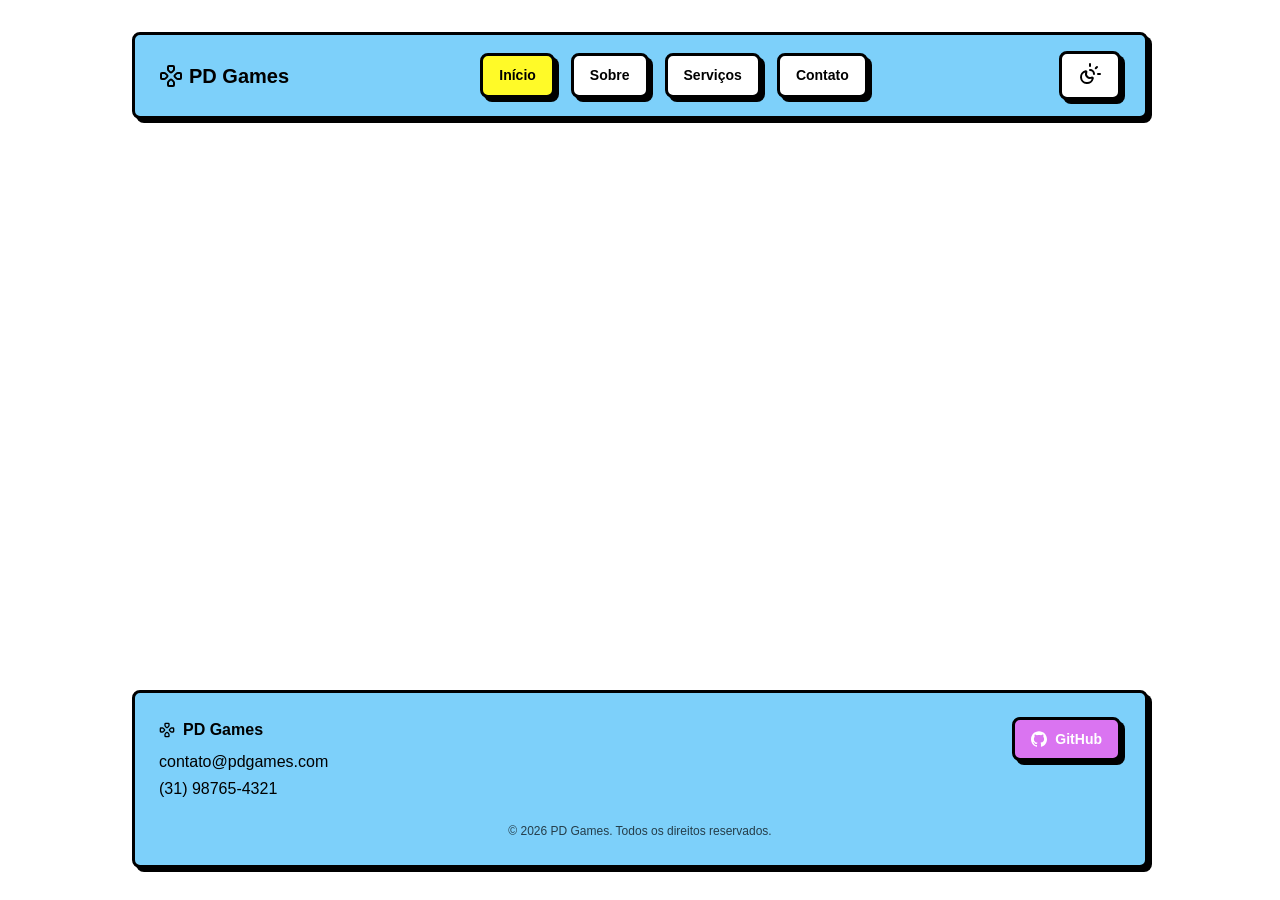
==== index.html @ 9496f15c "feat: add dark mode toggle and add foreground colors in elements, closes #10" ====
<!DOCTYPE html>
<html lang="pt-BR">
<head>
  <meta charset="UTF-8">
  <meta name="viewport" content="width=device-width, initial-scale=1.0">
  <title>PD Games — Início</title>
  <link rel="stylesheet" href="css/style.css">
</head>
<body>
  <header class="navbar card">
    <a href="index.html" class="logo">
      <svg xmlns="http://www.w3.org/2000/svg" width="24" height="24" viewBox="0 0 24 24" fill="none" stroke="currentColor" stroke-width="2" stroke-linecap="round" stroke-linejoin="round" class="lucide lucide-gamepad-directional-icon lucide-gamepad-directional"><title>PD Games Logo</title><path d="M11.146 15.854a1.207 1.207 0 0 1 1.708 0l1.56 1.56A2 2 0 0 1 15 18.828V21a1 1 0 0 1-1 1h-4a1 1 0 0 1-1-1v-2.172a2 2 0 0 1 .586-1.414z"/><path d="M18.828 15a2 2 0 0 1-1.414-.586l-1.56-1.56a1.207 1.207 0 0 1 0-1.708l1.56-1.56A2 2 0 0 1 18.828 9H21a1 1 0 0 1 1 1v4a1 1 0 0 1-1 1z"/><path d="M6.586 14.414A2 2 0 0 1 5.172 15H3a1 1 0 0 1-1-1v-4a1 1 0 0 1 1-1h2.172a2 2 0 0 1 1.414.586l1.56 1.56a1.207 1.207 0 0 1 0 1.708z"/><path d="M9 3a1 1 0 0 1 1-1h4a1 1 0 0 1 1 1v2.172a2 2 0 0 1-.586 1.414l-1.56 1.56a1.207 1.207 0 0 1-1.708 0l-1.56-1.56A2 2 0 0 1 9 5.172z"/></svg>

      PD Games      
    </a>

    <nav>
      <ul>
        <li><a class="button active" href="./index.html">Início</a></li>
        <li><a class="button" href="./sobre.html">Sobre</a></li>
        <li><a class="button" href="./servicos.html">Serviços</a></li>
        <li><a class="button" href="./contato.html">Contato</a></li>
      </ul>
    </nav>

    <button type="button" class="button theme-toggle" aria-pressed="false" aria-label="Ativar tema escuro">
      <svg xmlns="http://www.w3.org/2000/svg" width="24" height="24" viewBox="0 0 24 24" fill="none" stroke="currentColor" stroke-width="2" stroke-linecap="round" stroke-linejoin="round" class="lucide lucide-sun-moon-icon lucide-sun-moon"><path d="M12 2v2"/><title>Alterar tema</title><path d="M14.837 16.385a6 6 0 1 1-7.223-7.222c.624-.147.97.66.715 1.248a4 4 0 0 0 5.26 5.259c.589-.255 1.396.09 1.248.715"/><path d="M16 12a4 4 0 0 0-4-4"/><path d="m19 5-1.256 1.256"/><path d="M20 12h2"/></svg>
    </button>
  </header>

  <main></main>

  <footer class="footer card">
    <address class="footer-info">
      <p class="footer-logo"><svg xmlns="http://www.w3.org/2000/svg" width="16" height="16" viewBox="0 0 24 24" fill="none" stroke="currentColor" stroke-width="2" stroke-linecap="round" stroke-linejoin="round" class="lucide lucide-gamepad-directional-icon lucide-gamepad-directional"><title>PD Games Logo</title><path d="M11.146 15.854a1.207 1.207 0 0 1 1.708 0l1.56 1.56A2 2 0 0 1 15 18.828V21a1 1 0 0 1-1 1h-4a1 1 0 0 1-1-1v-2.172a2 2 0 0 1 .586-1.414z"/><path d="M18.828 15a2 2 0 0 1-1.414-.586l-1.56-1.56a1.207 1.207 0 0 1 0-1.708l1.56-1.56A2 2 0 0 1 18.828 9H21a1 1 0 0 1 1 1v4a1 1 0 0 1-1 1z"/><path d="M6.586 14.414A2 2 0 0 1 5.172 15H3a1 1 0 0 1-1-1v-4a1 1 0 0 1 1-1h2.172a2 2 0 0 1 1.414.586l1.56 1.56a1.207 1.207 0 0 1 0 1.708z"/><path d="M9 3a1 1 0 0 1 1-1h4a1 1 0 0 1 1 1v2.172a2 2 0 0 1-.586 1.414l-1.56 1.56a1.207 1.207 0 0 1-1.708 0l-1.56-1.56A2 2 0 0 1 9 5.172z"/></svg> PD Games</p>
      <a href="mailto:contato@pdgames.com">contato@pdgames.com</a>
      <a href="tel:+5531987654321">(31) 98765-4321</a>
    </address>

    <nav class="footer-social">
      <a class="button" href="https://github.com/adrianoaraujods/html-atividade-2/" aria-label="GitHub" target="_blank">
        <svg role="img" viewBox="0 0 24 24" xmlns="http://www.w3.org/2000/svg" width="16" height="16" fill="currentColor"><title>GitHub</title><path d="M12 .297c-6.63 0-12 5.373-12 12 0 5.303 3.438 9.8 8.205 11.385.6.113.82-.258.82-.577 0-.285-.01-1.04-.015-2.04-3.338.724-4.042-1.61-4.042-1.61C4.422 18.07 3.633 17.7 3.633 17.7c-1.087-.744.084-.729.084-.729 1.205.084 1.838 1.236 1.838 1.236 1.07 1.835 2.809 1.305 3.495.998.108-.776.417-1.305.76-1.605-2.665-.3-5.466-1.332-5.466-5.93 0-1.31.465-2.38 1.235-3.22-.135-.303-.54-1.523.105-3.176 0 0 1.005-.322 3.3 1.23.96-.267 1.98-.399 3-.405 1.02.006 2.04.138 3 .405 2.28-1.552 3.285-1.23 3.285-1.23.645 1.653.24 2.873.12 3.176.765.84 1.23 1.91 1.23 3.22 0 4.61-2.805 5.625-5.475 5.92.42.36.81 1.096.81 2.22 0 1.606-.015 2.896-.015 3.286 0 .315.21.69.825.57C20.565 22.092 24 17.592 24 12.297c0-6.627-5.373-12-12-12"/></svg>
        GitHub
      </a>
    </nav>
    
    <p class="footer-copy">&copy; 2026 PD Games. Todos os direitos reservados.</p>
  </footer>

  <script src="js/theme.js"></script>
</body>
</html>
---- css/style.css ----
/* === geral === */

*,
*::before,
*::after {
	box-sizing: border-box;
	margin: 0;
	padding: 0;
}

:root {
	--bg: oklch(100% 0 0);
	--fg: oklch(0% 0 0);

	--primary: oklch(56% 0.33 256);
	--primary-fg: oklch(100% 0 0);

	--secondary: oklch(96% 0.2 108);
	--secondary-fg: oklch(0% 0 0);

	--card: oklch(82% 0.1 232);
	--card-fg: oklch(5% 0 0);

	--accent: oklch(72% 0.2 320);

	--radius: 8px;
	--shadow-x: 4px;
	--shadow-y: 4px;

	--shadow: var(--shadow-x) var(--shadow-y) 0 var(--fg);
}

body {
	background-color: var(--bg);
	color: var(--fg);
	font-family: sans-serif;
	line-height: 1.6;
	max-width: 1080px;
	margin: 0 auto;
	min-height: 100svh;
	display: flex;
	flex-direction: column;
}

h1 {
	font-size: 2rem;
	font-weight: 700;
	line-height: 1.2;
}

h2 {
	font-size: 1.5rem;
	font-weight: 700;
	line-height: 1.25;
}

h3 {
	font-size: 1.25rem;
	font-weight: 700;
	line-height: 1.3;
}

a {
	color: var(--primary);
	text-decoration: none;
}

a:hover {
	text-decoration: underline;
}

.button,
button,
input,
textarea,
select,
.button {
	font-family: inherit;
	font-size: inherit;
}

.button,
button {
	display: inline-flex;
	align-items: center;
	justify-content: center;
	gap: 0.5rem;
	white-space: nowrap;
	border: 3px solid var(--fg);
	border-radius: var(--radius);
	background-color: var(--primary);
	color: var(--primary-fg);
	font-weight: 700;
	font-size: 0.875rem;
	padding: 0.5rem 1rem;
	min-height: 2.5rem;
	cursor: pointer;
	box-shadow: var(--shadow);
	transition:
		transform 0.15s,
		box-shadow 0.15s;
}

.button:hover,
button:hover {
	transform: translate(var(--shadow-x), var(--shadow-y));
	box-shadow: none;
}

.button:focus-visible,
button:focus-visible {
	outline: 2px solid var(--primary);
	outline-offset: 2px;
}

button:disabled,
.button:disabled {
	opacity: 0.5;
	cursor: not-allowed;
	pointer-events: none;
}

input,
textarea,
select {
	width: 100%;
	min-height: 2.5rem;
	border: 3px solid var(--fg);
	border-radius: var(--radius);
	background-color: var(--bg);
	color: var(--fg);
	padding: 0.5rem 0.75rem;
	font-weight: 500;
	font-size: 0.875rem;
}

input:focus-visible,
textarea:focus-visible,
select:focus-visible {
	outline: 2px solid var(--primary);
	outline-offset: 0;
	border-color: var(--primary);
}

input::placeholder,
textarea::placeholder {
	color: var(--fg);
	opacity: 0.4;
}

input:disabled,
textarea:disabled,
select:disabled {
	opacity: 0.5;
	cursor: not-allowed;
}

textarea {
	min-height: 5rem;
	resize: vertical;
}

.card {
	display: flex;
	flex-direction: column;
	gap: 1.25rem;
	border: 3px solid var(--fg);
	border-radius: var(--radius);
	background-color: var(--card);
	color: var(--card-fg);
	padding: 1.5rem;
	box-shadow: var(--shadow);
	font-weight: 500;
}

.card-title {
	font-size: 1.125rem;
	font-weight: 700;
	line-height: 1.2;
}

.card-subtitle {
	font-size: 0.875rem;
	font-weight: 400;
	color: var(--card-fg);
	opacity: 0.7;
}

/* === header === */

.navbar {
	position: sticky;
	top: 0;
	z-index: 10;
}

.navbar {
	position: sticky;
	top: 2rem;
	margin: 0 2rem 4rem 2rem;

	flex-direction: row;
	align-items: center;
	justify-content: space-between;
	padding: 1rem 1.5rem;
}

.logo {
	display: flex;
	align-items: center;
	gap: 6px;
	font-size: 1.25rem;
	font-weight: 700;
	color: var(--card-fg);
	text-decoration: none;
}

.logo:hover {
	color: var(--accent);
	text-decoration: none;
	stroke: var(--accent);
}

.navbar nav ul {
	display: flex;
	flex-wrap: wrap;
	gap: 1rem;
	list-style: none;
}

.navbar .button {
	display: block;
	padding: 0.5rem 1rem;
	background-color: var(--bg);
	color: var(--fg);
	text-align: center;
}

.navbar .button:hover {
	text-decoration: none;
}

.navbar .button.active {
	background-color: var(--secondary);
	color: var(--secondary-fg);
}

@media (width < 680px) {
	.navbar {
		flex-direction: column;
		align-items: stretch;
	}

	.navbar nav ul {
		flex-direction: column;
	}
}

/* === footer === */

.footer {
	display: grid;
	grid-template-columns: 1fr auto;
	border: 3px solid var(--fg);
	border-radius: var(--radius);

	margin: 2rem;
	margin-top: auto;
}

.footer-info {
	display: flex;
	flex-direction: column;
	gap: 0.125rem;
	font-style: normal;
}

.footer-info a {
	width: fit-content;
	color: var(--card-fg);
}

.footer .button {
	background-color: var(--accent);
	color: var(--primary-fg);
}

.footer .button:hover {
	text-decoration: none;
}

.footer-logo {
	display: flex;
	align-items: center;
	gap: 0.5rem;
	font-size: 1rem;
	font-weight: 700;
	margin-bottom: 0.25rem;
}

.footer-copy {
	grid-column: span 2;
	width: 100%;
	text-align: center;
	opacity: 0.7;
	font-size: 0.75rem;
}

@media (width < 420px) {
	.footer {
		display: flex;
		flex-direction: column;
	}
}

/* === home-banner === */

/* === home-galeria === */

/* === home-depoimentos === */

/* === sobre === */

a.button:hover {
	text-decoration: none;
}

.sobre {
	display: flex;
	flex-direction: column;
	gap: 5rem;
	padding: 3rem 1rem 5rem;
}

.sobre img {
	display: block;
	width: 100%;
	height: auto;
	border: 3px solid var(--fg);
	border-radius: var(--radius);
	box-shadow: var(--shadow);
}

.hero {
	display: grid;
	grid-template-columns: 1.5fr 1fr;
	gap: 2rem;
	align-items: center;
	min-height: 28rem;
	border: 3px solid var(--fg);
	border-radius: var(--radius);
	background-color: var(--secondary);
	color: var(--secondary-fg);
	padding: clamp(2rem, 6vw, 5rem);
	box-shadow: var(--shadow);
}

.hero-content {
	display: flex;
	flex-direction: column;
	align-items: flex-start;
	gap: 1.25rem;
}

.hero-eyebrow,
.section-label {
	font-size: 0.875rem;
	font-weight: 700;
	text-transform: uppercase;
	letter-spacing: 0.08em;
}

.hero h1 {
	font-size: clamp(2.5rem, 7vw, 5rem);
	max-width: 10ch;
}

.hero-description {
	max-width: 52ch;
	font-size: 1.125rem;
}

.hero-visual {
	display: grid;
	place-items: center;
	aspect-ratio: 1;
	border: 3px solid var(--fg);
	border-radius: 50%;
	background-color: var(--primary);
	color: var(--primary-fg);
	box-shadow: var(--shadow);
	font-size: clamp(3rem, 10vw, 7rem);
	font-weight: 700;
}

.sobre-historia {
	display: grid;
	grid-template-columns: 1fr 1.5fr;
	gap: 3rem;
	align-items: start;
}

.sobre-texto {
	display: flex;
	flex-direction: column;
	gap: 1rem;
	font-size: 1.125rem;
}

.section-heading {
	display: flex;
	flex-direction: column;
	gap: 0.5rem;
	margin-bottom: 2rem;
}

.sobre-cards {
	display: grid;
	grid-template-columns: repeat(3, 1fr);
	gap: 1.5rem;
}

.processo-lista {
	display: grid;
	grid-template-columns: repeat(2, 1fr);
	gap: 1.5rem;
	list-style: none;
}

.processo-lista li {
	display: flex;
	gap: 1rem;
	border: 3px solid var(--fg);
	border-radius: var(--radius);
	padding: 1.5rem;
}

.processo-lista li > span {
	display: grid;
	place-items: center;
	flex: 0 0 3rem;
	height: 3rem;
	border: 3px solid var(--fg);
	border-radius: 50%;
	background-color: var(--accent);
	font-weight: 700;
}

.sobre-comunidade {
	display: flex;
	justify-content: space-between;
	align-items: center;
	gap: 2rem;
	border: 3px solid var(--fg);
	border-radius: var(--radius);
	background-color: var(--secondary);
	color: var(--secondary-fg);
	padding: 2rem;
	box-shadow: var(--shadow);
}

.sobre-comunidade > div {
	display: flex;
	flex-direction: column;
	gap: 0.75rem;
}

.sobre-equipe > p {
	margin-top: 0.75rem;
	margin-bottom: 1.5rem;
}

.equipe-lista {
	display: flex;
	gap: 1.5rem;
	flex-wrap: wrap;
}

.equipe-membro {
	flex: 1 1 15rem;
}

.equipe-membro figure {
	overflow: hidden;
	border: 3px solid var(--fg);
	border-radius: var(--radius);
}

.equipe-membro img {
	width: 100%;
	aspect-ratio: 1;
	object-fit: cover;
	box-shadow: none;
	border: none;
	border-radius: 0;
}

@media (max-width: 768px) {
	.sobre {
		gap: 3rem;
		padding-top: 1.5rem;
	}

	.hero,
	.sobre-historia {
		grid-template-columns: 1fr;
	}

	.hero-visual {
		max-width: 18rem;
	}

	.sobre-cards,
	.processo-lista {
		grid-template-columns: 1fr;
	}

	.sobre-comunidade {
		flex-direction: column;
		align-items: flex-start;
	}
}

/* === servicos === */

.servicos {
	display: flex;
	flex-direction: column;
	gap: 4rem;
	padding: 3rem 1rem 5rem;
}

.servicos-apresentacao {
	display: grid;
	grid-template-columns: minmax(0, 1fr) auto;
	align-items: center;
	gap: 3rem;
}

.servicos-apresentacao-conteudo {
	display: flex;
	flex-direction: column;
	gap: 1rem;
}

.servicos-apresentacao-conteudo > p:last-child {
	max-width: 65ch;
	font-size: 1.125rem;
}

.logo-grande {
	display: grid;
	place-items: center;
	justify-self: end;
	margin: 0;
}

.logo-grande svg {
	display: block;
	width: clamp(9rem, 15vw, 14rem);
	height: auto;
}

.servicos-apresentacao > p:last-child {
	max-width: 65ch;
	font-size: 1.125rem;
}

.servicos-texto-apresentacao {
	display: flex;
	justify-content: space-around;
}

.servicos-texto-apresentacao p {
	max-width: 100%;
}

.servicos-jogos > h2 {
	margin-bottom: 1.5rem;
}

.jogos-lista {
	display: grid;
	grid-template-columns: repeat(2, 1fr);
	gap: 2rem;
}

.jogo-card {
	overflow: hidden;
}

.jogo-card figure {
	overflow: hidden;
	border: 3px solid var(--fg);
	border-radius: var(--radius);
}

.jogo-card img {
	display: block;
	width: 100%;
	aspect-ratio: 16 / 9;
	object-fit: cover;
	transition: transform 0.2s;
}

.jogo-card:hover img {
	transform: scale(1.05);
}

.jogo-card .card-subtitle {
	color: var(--primary);
	font-weight: 700;
	opacity: 1;
}

.jogo-card .card-title {
	font-size: 1.5rem;
}

.servicos-areas > h2 {
	margin-bottom: 1.5rem;
}

.servicos-lista {
	display: grid;
	grid-template-columns: repeat(2, 1fr);
	gap: 1.5rem;
}

.servicos-compromisso,
.aviso-ficticio {
	border: 3px solid var(--fg);
	border-radius: var(--radius);
	padding: 2rem;
}

.servicos-compromisso {
	background-color: var(--secondary);
	color: var(--secondary-fg);
	box-shadow: var(--shadow);
}

.servicos-compromisso h2 {
	margin-bottom: 1rem;
}

@media (max-width: 768px) {
	.servicos {
		gap: 3rem;
		padding-top: 1.5rem;
	}

	.jogos-lista,
	.servicos-lista {
		grid-template-columns: 1fr;
	}
}

/* === contato === */

/* === dark-theme === */

:root.dark {
	color-scheme: dark;
	--bg: oklch(22% 0.015 260);
	--fg: oklch(95% 0.01 260);
	--primary: oklch(70% 0.2 256);
	--fg: oklch(95% 0.01 260);
	--secondary: oklch(96% 0.2 108);
	--secondary-fg: oklch(0% 0 0);
}

@media (prefers-color-scheme: dark) {
	:root:not(.light) {
		color-scheme: dark;
		--bg: oklch(22% 0.015 260);
		--fg: oklch(95% 0.01 260);
		--primary: oklch(70% 0.2 256);
		--fg: oklch(95% 0.01 260);
		--secondary: oklch(96% 0.2 108);
		--secondary-fg: oklch(0% 0 0);

		--shadow-x: 6px;
		--shadow-y: 6px;
		--shadow:
			var(--shadow-x) var(--shadow-y) 0px 0px var(--bg),
			var(--shadow-x) var(--shadow-y) 0px 2px var(--fg);
	}
}

.theme-toggle {
	display: inline-flex;
}

.theme-toggle[aria-pressed="true"] {
	transform: translate(var(--shadow-x), var(--shadow-y));
	box-shadow: none;
}
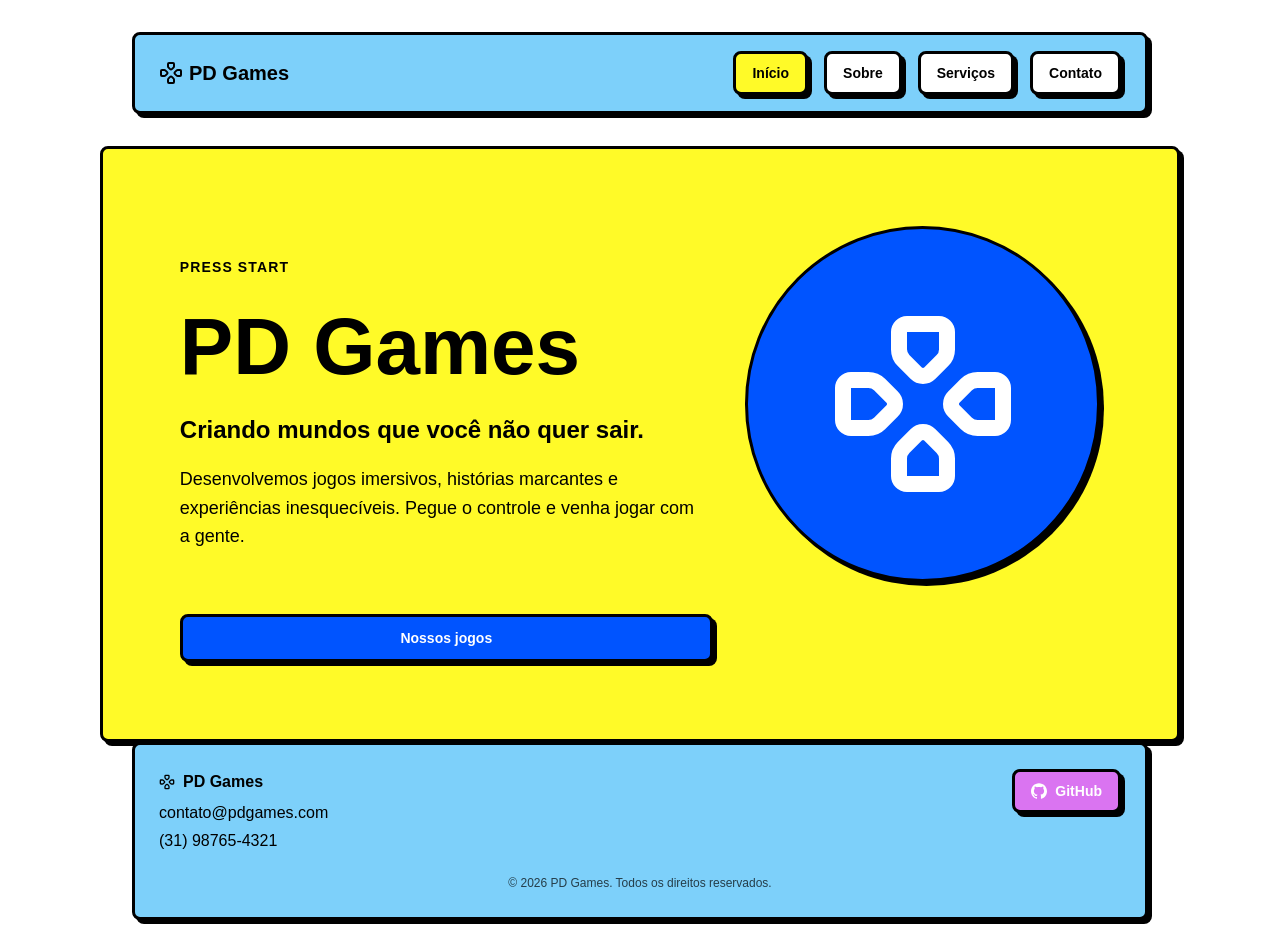
==== commit 883904ab: "Merge pull request #16 from adrianoaraujods/feat/home-banner feat: add hero section in home, closes " ====
--- a/index.html
+++ b/index.html
@@ -1,52 +1,170 @@
-<!DOCTYPE html>
+<!doctype html>
 <html lang="pt-BR">
-<head>
-  <meta charset="UTF-8">
-  <meta name="viewport" content="width=device-width, initial-scale=1.0">
-  <title>PD Games — Início</title>
-  <link rel="stylesheet" href="css/style.css">
-</head>
-<body>
-  <header class="navbar card">
-    <a href="index.html" class="logo">
-      <svg xmlns="http://www.w3.org/2000/svg" width="24" height="24" viewBox="0 0 24 24" fill="none" stroke="currentColor" stroke-width="2" stroke-linecap="round" stroke-linejoin="round" class="lucide lucide-gamepad-directional-icon lucide-gamepad-directional"><title>PD Games Logo</title><path d="M11.146 15.854a1.207 1.207 0 0 1 1.708 0l1.56 1.56A2 2 0 0 1 15 18.828V21a1 1 0 0 1-1 1h-4a1 1 0 0 1-1-1v-2.172a2 2 0 0 1 .586-1.414z"/><path d="M18.828 15a2 2 0 0 1-1.414-.586l-1.56-1.56a1.207 1.207 0 0 1 0-1.708l1.56-1.56A2 2 0 0 1 18.828 9H21a1 1 0 0 1 1 1v4a1 1 0 0 1-1 1z"/><path d="M6.586 14.414A2 2 0 0 1 5.172 15H3a1 1 0 0 1-1-1v-4a1 1 0 0 1 1-1h2.172a2 2 0 0 1 1.414.586l1.56 1.56a1.207 1.207 0 0 1 0 1.708z"/><path d="M9 3a1 1 0 0 1 1-1h4a1 1 0 0 1 1 1v2.172a2 2 0 0 1-.586 1.414l-1.56 1.56a1.207 1.207 0 0 1-1.708 0l-1.56-1.56A2 2 0 0 1 9 5.172z"/></svg>
+  <head>
+    <meta charset="UTF-8" />
+    <meta name="viewport" content="width=device-width, initial-scale=1.0" />
+    <title>PD Games — Início</title>
+    <link rel="stylesheet" href="css/style.css" />
+  </head>
+  <body>
+    <header class="navbar card">
+      <a href="index.html" class="logo">
+        <svg
+          xmlns="http://www.w3.org/2000/svg"
+          width="24"
+          height="24"
+          viewBox="0 0 24 24"
+          fill="none"
+          stroke="currentColor"
+          stroke-width="2"
+          stroke-linecap="round"
+          stroke-linejoin="round"
+          class="lucide lucide-gamepad-directional-icon lucide-gamepad-directional"
+        >
+          <title>PD Games Logo</title>
+          <path
+            d="M11.146 15.854a1.207 1.207 0 0 1 1.708 0l1.56 1.56A2 2 0 0 1 15 18.828V21a1 1 0 0 1-1 1h-4a1 1 0 0 1-1-1v-2.172a2 2 0 0 1 .586-1.414z"
+          />
+          <path
+            d="M18.828 15a2 2 0 0 1-1.414-.586l-1.56-1.56a1.207 1.207 0 0 1 0-1.708l1.56-1.56A2 2 0 0 1 18.828 9H21a1 1 0 0 1 1 1v4a1 1 0 0 1-1 1z"
+          />
+          <path
+            d="M6.586 14.414A2 2 0 0 1 5.172 15H3a1 1 0 0 1-1-1v-4a1 1 0 0 1 1-1h2.172a2 2 0 0 1 1.414.586l1.56 1.56a1.207 1.207 0 0 1 0 1.708z"
+          />
+          <path
+            d="M9 3a1 1 0 0 1 1-1h4a1 1 0 0 1 1 1v2.172a2 2 0 0 1-.586 1.414l-1.56 1.56a1.207 1.207 0 0 1-1.708 0l-1.56-1.56A2 2 0 0 1 9 5.172z"
+          />
+        </svg>
 
-      PD Games      
-    </a>
+        PD Games
+      </a>
 
-    <nav>
-      <ul>
-        <li><a class="button active" href="./index.html">Início</a></li>
-        <li><a class="button" href="./sobre.html">Sobre</a></li>
-        <li><a class="button" href="./servicos.html">Serviços</a></li>
-        <li><a class="button" href="./contato.html">Contato</a></li>
-      </ul>
-    </nav>
+      <nav>
+        <ul>
+          <li><a class="button active" href="./index.html">Início</a></li>
+          <li><a class="button" href="./sobre.html">Sobre</a></li>
+          <li><a class="button" href="./servicos.html">Serviços</a></li>
+          <li><a class="button" href="./contato.html">Contato</a></li>
+        </ul>
+      </nav>
+    </header>
 
-    <button type="button" class="button theme-toggle" aria-pressed="false" aria-label="Ativar tema escuro">
-      <svg xmlns="http://www.w3.org/2000/svg" width="24" height="24" viewBox="0 0 24 24" fill="none" stroke="currentColor" stroke-width="2" stroke-linecap="round" stroke-linejoin="round" class="lucide lucide-sun-moon-icon lucide-sun-moon"><path d="M12 2v2"/><title>Alterar tema</title><path d="M14.837 16.385a6 6 0 1 1-7.223-7.222c.624-.147.97.66.715 1.248a4 4 0 0 0 5.26 5.259c.589-.255 1.396.09 1.248.715"/><path d="M16 12a4 4 0 0 0-4-4"/><path d="m19 5-1.256 1.256"/><path d="M20 12h2"/></svg>
-    </button>
-  </header>
+    <main class="home">
+      <section class="hero">
+        <div class="hero-content">
+          <p class="hero-eyebrow">PRESS START</p>
 
-  <main></main>
+          <h1 id="titulo-home">PD Games</h1>
+          <h2 id="subtitulo-home">Criando mundos que você não quer sair.</h2>
+          <p class="hero-description">
+            Desenvolvemos jogos imersivos, histórias marcantes e experiências
+            inesquecíveis. Pegue o controle e venha jogar com a gente.
+          </p>
+        </div>
 
-  <footer class="footer card">
-    <address class="footer-info">
-      <p class="footer-logo"><svg xmlns="http://www.w3.org/2000/svg" width="16" height="16" viewBox="0 0 24 24" fill="none" stroke="currentColor" stroke-width="2" stroke-linecap="round" stroke-linejoin="round" class="lucide lucide-gamepad-directional-icon lucide-gamepad-directional"><title>PD Games Logo</title><path d="M11.146 15.854a1.207 1.207 0 0 1 1.708 0l1.56 1.56A2 2 0 0 1 15 18.828V21a1 1 0 0 1-1 1h-4a1 1 0 0 1-1-1v-2.172a2 2 0 0 1 .586-1.414z"/><path d="M18.828 15a2 2 0 0 1-1.414-.586l-1.56-1.56a1.207 1.207 0 0 1 0-1.708l1.56-1.56A2 2 0 0 1 18.828 9H21a1 1 0 0 1 1 1v4a1 1 0 0 1-1 1z"/><path d="M6.586 14.414A2 2 0 0 1 5.172 15H3a1 1 0 0 1-1-1v-4a1 1 0 0 1 1-1h2.172a2 2 0 0 1 1.414.586l1.56 1.56a1.207 1.207 0 0 1 0 1.708z"/><path d="M9 3a1 1 0 0 1 1-1h4a1 1 0 0 1 1 1v2.172a2 2 0 0 1-.586 1.414l-1.56 1.56a1.207 1.207 0 0 1-1.708 0l-1.56-1.56A2 2 0 0 1 9 5.172z"/></svg> PD Games</p>
-      <a href="mailto:contato@pdgames.com">contato@pdgames.com</a>
-      <a href="tel:+5531987654321">(31) 98765-4321</a>
-    </address>
+        <div class="hero-visual" aria-hidden="true">
+          <figure class="logo-hero">
+            <svg
+              xmlns="http://www.w3.org/2000/svg"
+              viewBox="0 0 24 24"
+              fill="none"
+              stroke="currentColor"
+              stroke-width="2"
+              stroke-linecap="round"
+              stroke-linejoin="round"
+              aria-labelledby="titulo-logo-servicos"
+            >
+              <title id="titulo-logo-servicos">Logotipo da PD Games</title>
 
-    <nav class="footer-social">
-      <a class="button" href="https://github.com/adrianoaraujods/html-atividade-2/" aria-label="GitHub" target="_blank">
-        <svg role="img" viewBox="0 0 24 24" xmlns="http://www.w3.org/2000/svg" width="16" height="16" fill="currentColor"><title>GitHub</title><path d="M12 .297c-6.63 0-12 5.373-12 12 0 5.303 3.438 9.8 8.205 11.385.6.113.82-.258.82-.577 0-.285-.01-1.04-.015-2.04-3.338.724-4.042-1.61-4.042-1.61C4.422 18.07 3.633 17.7 3.633 17.7c-1.087-.744.084-.729.084-.729 1.205.084 1.838 1.236 1.838 1.236 1.07 1.835 2.809 1.305 3.495.998.108-.776.417-1.305.76-1.605-2.665-.3-5.466-1.332-5.466-5.93 0-1.31.465-2.38 1.235-3.22-.135-.303-.54-1.523.105-3.176 0 0 1.005-.322 3.3 1.23.96-.267 1.98-.399 3-.405 1.02.006 2.04.138 3 .405 2.28-1.552 3.285-1.23 3.285-1.23.645 1.653.24 2.873.12 3.176.765.84 1.23 1.91 1.23 3.22 0 4.61-2.805 5.625-5.475 5.92.42.36.81 1.096.81 2.22 0 1.606-.015 2.896-.015 3.286 0 .315.21.69.825.57C20.565 22.092 24 17.592 24 12.297c0-6.627-5.373-12-12-12"/></svg>
-        GitHub
-      </a>
-    </nav>
-    
-    <p class="footer-copy">&copy; 2026 PD Games. Todos os direitos reservados.</p>
-  </footer>
+              <path
+                d="M11.146 15.854a1.207 1.207 0 0 1 1.708 0l1.56 1.56A2 2 0 0 1 15 18.828V21a1 1 0 0 1-1 1h-4a1 1 0 0 1-1-1v-2.172a2 2 0 0 1 .586-1.414z"
+              />
 
-  <script src="js/theme.js"></script>
-</body>
+              <path
+                d="M18.828 15a2 2 0 0 1-1.414-.586l-1.56-1.56a1.207 1.207 0 0 1 0-1.708l1.56-1.56A2 2 0 0 1 18.828 9H21a1 1 0 0 1 1 1v4a1 1 0 0 1-1 1z"
+              />
+
+              <path
+                d="M6.586 14.414A2 2 0 0 1 5.172 15H3a1 1 0 0 1-1-1v-4a1 1 0 0 1 1-1h2.172a2 2 0 0 1 1.414.586l1.56 1.56a1.207 1.207 0 0 1 0 1.708z"
+              />
+
+              <path
+                d="M9 3a1 1 0 0 1 1-1h4a1 1 0 0 1 1 1v2.172a2 2 0 0 1-.586 1.414l-1.56 1.56a1.207 1.207 0 0 1-1.708 0l-1.56-1.56A2 2 0 0 1 9 5.172z"
+              />
+            </svg>
+          </figure>
+        </div>
+
+        <div class="botao-hero">
+          <a href="servicos.html" class="button">Nossos jogos </a>
+        </div>
+      </section>
+    </main>
+
+    <footer class="footer card">
+      <address class="footer-info">
+        <p class="footer-logo">
+          <svg
+            xmlns="http://www.w3.org/2000/svg"
+            width="16"
+            height="16"
+            viewBox="0 0 24 24"
+            fill="none"
+            stroke="currentColor"
+            stroke-width="2"
+            stroke-linecap="round"
+            stroke-linejoin="round"
+            class="lucide lucide-gamepad-directional-icon lucide-gamepad-directional"
+          >
+            <title>PD Games Logo</title>
+            <path
+              d="M11.146 15.854a1.207 1.207 0 0 1 1.708 0l1.56 1.56A2 2 0 0 1 15 18.828V21a1 1 0 0 1-1 1h-4a1 1 0 0 1-1-1v-2.172a2 2 0 0 1 .586-1.414z"
+            />
+            <path
+              d="M18.828 15a2 2 0 0 1-1.414-.586l-1.56-1.56a1.207 1.207 0 0 1 0-1.708l1.56-1.56A2 2 0 0 1 18.828 9H21a1 1 0 0 1 1 1v4a1 1 0 0 1-1 1z"
+            />
+            <path
+              d="M6.586 14.414A2 2 0 0 1 5.172 15H3a1 1 0 0 1-1-1v-4a1 1 0 0 1 1-1h2.172a2 2 0 0 1 1.414.586l1.56 1.56a1.207 1.207 0 0 1 0 1.708z"
+            />
+            <path
+              d="M9 3a1 1 0 0 1 1-1h4a1 1 0 0 1 1 1v2.172a2 2 0 0 1-.586 1.414l-1.56 1.56a1.207 1.207 0 0 1-1.708 0l-1.56-1.56A2 2 0 0 1 9 5.172z"
+            />
+          </svg>
+          PD Games
+        </p>
+        <a href="mailto:contato@pdgames.com">contato@pdgames.com</a>
+        <a href="tel:+5531987654321">(31) 98765-4321</a>
+      </address>
+
+      <nav class="footer-social">
+        <a
+          class="button"
+          href="https://github.com/adrianoaraujods/html-atividade-2/"
+          aria-label="GitHub"
+          target="_blank"
+        >
+          <svg
+            role="img"
+            viewBox="0 0 24 24"
+            xmlns="http://www.w3.org/2000/svg"
+            width="16"
+            height="16"
+            fill="currentColor"
+          >
+            <title>GitHub</title>
+            <path
+              d="M12 .297c-6.63 0-12 5.373-12 12 0 5.303 3.438 9.8 8.205 11.385.6.113.82-.258.82-.577 0-.285-.01-1.04-.015-2.04-3.338.724-4.042-1.61-4.042-1.61C4.422 18.07 3.633 17.7 3.633 17.7c-1.087-.744.084-.729.084-.729 1.205.084 1.838 1.236 1.838 1.236 1.07 1.835 2.809 1.305 3.495.998.108-.776.417-1.305.76-1.605-2.665-.3-5.466-1.332-5.466-5.93 0-1.31.465-2.38 1.235-3.22-.135-.303-.54-1.523.105-3.176 0 0 1.005-.322 3.3 1.23.96-.267 1.98-.399 3-.405 1.02.006 2.04.138 3 .405 2.28-1.552 3.285-1.23 3.285-1.23.645 1.653.24 2.873.12 3.176.765.84 1.23 1.91 1.23 3.22 0 4.61-2.805 5.625-5.475 5.92.42.36.81 1.096.81 2.22 0 1.606-.015 2.896-.015 3.286 0 .315.21.69.825.57C20.565 22.092 24 17.592 24 12.297c0-6.627-5.373-12-12-12"
+            />
+          </svg>
+          GitHub
+        </a>
+      </nav>
+
+      <p class="footer-copy">
+        &copy; 2026 PD Games. Todos os direitos reservados.
+      </p>
+    </footer>
+
+    <script src="js/theme.js"></script>
+  </body>
 </html>
--- a/css/style.css
+++ b/css/style.css
@@ -3,70 +3,68 @@
 *,
 *::before,
 *::after {
-	box-sizing: border-box;
-	margin: 0;
-	padding: 0;
+  box-sizing: border-box;
+  margin: 0;
+  padding: 0;
 }
 
 :root {
-	--bg: oklch(100% 0 0);
-	--fg: oklch(0% 0 0);
-
-	--primary: oklch(56% 0.33 256);
-	--primary-fg: oklch(100% 0 0);
-
-	--secondary: oklch(96% 0.2 108);
-	--secondary-fg: oklch(0% 0 0);
-
-	--card: oklch(82% 0.1 232);
-	--card-fg: oklch(5% 0 0);
-
-	--accent: oklch(72% 0.2 320);
-
-	--radius: 8px;
-	--shadow-x: 4px;
-	--shadow-y: 4px;
-
-	--shadow: var(--shadow-x) var(--shadow-y) 0 var(--fg);
+  --bg: oklch(100% 0 0);
+  --fg: oklch(0% 0 0);
+
+  --primary: oklch(56% 0.33 256);
+  --primary-fg: oklch(100% 0 0);
+
+  --secondary: oklch(96% 0.2 108);
+  --secondary-fg: oklch(0% 0 0);
+
+  --card: oklch(82% 0.1 232);
+  --card-fg: oklch(5% 0 0);
+
+  --accent: oklch(72% 0.2 320);
+
+  --radius: 8px;
+  --shadow-x: 4px;
+  --shadow-y: 4px;
 }
 
 body {
-	background-color: var(--bg);
-	color: var(--fg);
-	font-family: sans-serif;
-	line-height: 1.6;
-	max-width: 1080px;
-	margin: 0 auto;
-	min-height: 100svh;
-	display: flex;
-	flex-direction: column;
+  background-color: var(--bg);
+  color: var(--fg);
+  font-family: sans-serif;
+  line-height: 1.6;
+  max-width: 1080px;
+  margin: 0 auto;
+  min-height: 100svh;
+  display: flex;
+  flex-direction: column;
 }
 
 h1 {
-	font-size: 2rem;
-	font-weight: 700;
-	line-height: 1.2;
+  font-size: 2rem;
+  font-weight: 700;
+  line-height: 1.2;
 }
 
 h2 {
-	font-size: 1.5rem;
-	font-weight: 700;
-	line-height: 1.25;
+  font-size: 1.5rem;
+  font-weight: 700;
+  line-height: 1.25;
 }
 
 h3 {
-	font-size: 1.25rem;
-	font-weight: 700;
-	line-height: 1.3;
+  font-size: 1.25rem;
+  font-weight: 700;
+  line-height: 1.3;
 }
 
 a {
-	color: var(--primary);
-	text-decoration: none;
+  color: var(--primary);
+  text-decoration: none;
 }
 
 a:hover {
-	text-decoration: underline;
+  text-decoration: underline;
 }
 
 .button,
@@ -75,450 +73,478 @@
 textarea,
 select,
 .button {
-	font-family: inherit;
-	font-size: inherit;
+  font-family: inherit;
+  font-size: inherit;
 }
 
 .button,
 button {
-	display: inline-flex;
-	align-items: center;
-	justify-content: center;
-	gap: 0.5rem;
-	white-space: nowrap;
-	border: 3px solid var(--fg);
-	border-radius: var(--radius);
-	background-color: var(--primary);
-	color: var(--primary-fg);
-	font-weight: 700;
-	font-size: 0.875rem;
-	padding: 0.5rem 1rem;
-	min-height: 2.5rem;
-	cursor: pointer;
-	box-shadow: var(--shadow);
-	transition:
-		transform 0.15s,
-		box-shadow 0.15s;
+  display: inline-flex;
+  align-items: center;
+  justify-content: center;
+  gap: 0.5rem;
+  white-space: nowrap;
+  border: 3px solid var(--fg);
+  border-radius: var(--radius);
+  background-color: var(--primary);
+  color: var(--primary-fg);
+  font-weight: 700;
+  font-size: 0.875rem;
+  padding: 0.5rem 1rem;
+  min-height: 2.5rem;
+  cursor: pointer;
+  box-shadow: var(--shadow-x) var(--shadow-y) 0 var(--fg);
+  transition:
+    transform 0.15s,
+    box-shadow 0.15s;
 }
 
 .button:hover,
 button:hover {
-	transform: translate(var(--shadow-x), var(--shadow-y));
-	box-shadow: none;
+  transform: translate(var(--shadow-x), var(--shadow-y));
+  box-shadow: none;
 }
 
 .button:focus-visible,
 button:focus-visible {
-	outline: 2px solid var(--primary);
-	outline-offset: 2px;
+  outline: 2px solid var(--primary);
+  outline-offset: 2px;
 }
 
 button:disabled,
 .button:disabled {
-	opacity: 0.5;
-	cursor: not-allowed;
-	pointer-events: none;
+  opacity: 0.5;
+  cursor: not-allowed;
+  pointer-events: none;
 }
 
 input,
 textarea,
 select {
-	width: 100%;
-	min-height: 2.5rem;
-	border: 3px solid var(--fg);
-	border-radius: var(--radius);
-	background-color: var(--bg);
-	color: var(--fg);
-	padding: 0.5rem 0.75rem;
-	font-weight: 500;
-	font-size: 0.875rem;
+  width: 100%;
+  min-height: 2.5rem;
+  border: 3px solid var(--fg);
+  border-radius: var(--radius);
+  background-color: var(--bg);
+  color: var(--fg);
+  padding: 0.5rem 0.75rem;
+  font-weight: 500;
+  font-size: 0.875rem;
 }
 
 input:focus-visible,
 textarea:focus-visible,
 select:focus-visible {
-	outline: 2px solid var(--primary);
-	outline-offset: 0;
-	border-color: var(--primary);
+  outline: 2px solid var(--primary);
+  outline-offset: 0;
+  border-color: var(--primary);
 }
 
 input::placeholder,
 textarea::placeholder {
-	color: var(--fg);
-	opacity: 0.4;
+  color: var(--fg);
+  opacity: 0.4;
 }
 
 input:disabled,
 textarea:disabled,
 select:disabled {
-	opacity: 0.5;
-	cursor: not-allowed;
+  opacity: 0.5;
+  cursor: not-allowed;
 }
 
 textarea {
-	min-height: 5rem;
-	resize: vertical;
+  min-height: 5rem;
+  resize: vertical;
 }
 
 .card {
-	display: flex;
-	flex-direction: column;
-	gap: 1.25rem;
-	border: 3px solid var(--fg);
-	border-radius: var(--radius);
-	background-color: var(--card);
-	color: var(--card-fg);
-	padding: 1.5rem;
-	box-shadow: var(--shadow);
-	font-weight: 500;
+  display: flex;
+  flex-direction: column;
+  gap: 1.25rem;
+  border: 3px solid var(--fg);
+  border-radius: var(--radius);
+  background-color: var(--card);
+  color: var(--card-fg);
+  padding: 1.5rem;
+  box-shadow: var(--shadow-x) var(--shadow-y) 0 var(--fg);
+  font-weight: 500;
 }
 
 .card-title {
-	font-size: 1.125rem;
-	font-weight: 700;
-	line-height: 1.2;
+  font-size: 1.125rem;
+  font-weight: 700;
+  line-height: 1.2;
 }
 
 .card-subtitle {
-	font-size: 0.875rem;
-	font-weight: 400;
-	color: var(--card-fg);
-	opacity: 0.7;
+  font-size: 0.875rem;
+  font-weight: 400;
+  color: var(--card-fg);
+  opacity: 0.7;
 }
 
 /* === header === */
 
-.navbar {
+header {
 	position: sticky;
 	top: 0;
 	z-index: 10;
 }
 
 .navbar {
-	position: sticky;
-	top: 2rem;
-	margin: 0 2rem 4rem 2rem;
-
-	flex-direction: row;
-	align-items: center;
-	justify-content: space-between;
-	padding: 1rem 1.5rem;
+  position: sticky;
+  top: 2rem;
+  margin: 0 2rem 4rem 2rem;
+
+  flex-direction: row;
+  align-items: center;
+  justify-content: space-between;
+  padding: 1rem 1.5rem;
 }
 
 .logo {
-	display: flex;
-	align-items: center;
-	gap: 6px;
-	font-size: 1.25rem;
-	font-weight: 700;
-	color: var(--card-fg);
-	text-decoration: none;
+  display: flex;
+  align-items: center;
+  gap: 6px;
+  font-size: 1.25rem;
+  font-weight: 700;
+  color: var(--fg);
+  text-decoration: none;
 }
 
 .logo:hover {
-	color: var(--accent);
-	text-decoration: none;
-	stroke: var(--accent);
+  color: var(--accent);
+  text-decoration: none;
+  stroke: var(--accent);
 }
 
 .navbar nav ul {
-	display: flex;
-	flex-wrap: wrap;
-	gap: 1rem;
-	list-style: none;
+  display: flex;
+  flex-wrap: wrap;
+  gap: 1rem;
+  list-style: none;
 }
 
 .navbar .button {
-	display: block;
-	padding: 0.5rem 1rem;
-	background-color: var(--bg);
-	color: var(--fg);
-	text-align: center;
+  display: block;
+  padding: 0.5rem 1rem;
+  background-color: var(--bg);
+  color: var(--fg);
+  text-align: center;
 }
 
 .navbar .button:hover {
-	text-decoration: none;
+  text-decoration: none;
 }
 
 .navbar .button.active {
-	background-color: var(--secondary);
-	color: var(--secondary-fg);
+  background-color: var(--secondary);
 }
 
 @media (width < 680px) {
-	.navbar {
-		flex-direction: column;
-		align-items: stretch;
-	}
-
-	.navbar nav ul {
-		flex-direction: column;
-	}
-}
-
-/* === footer === */
-
-.footer {
-	display: grid;
-	grid-template-columns: 1fr auto;
-	border: 3px solid var(--fg);
-	border-radius: var(--radius);
-
-	margin: 2rem;
-	margin-top: auto;
-}
-
-.footer-info {
-	display: flex;
-	flex-direction: column;
-	gap: 0.125rem;
-	font-style: normal;
-}
-
-.footer-info a {
-	width: fit-content;
-	color: var(--card-fg);
-}
-
-.footer .button {
-	background-color: var(--accent);
-	color: var(--primary-fg);
-}
-
-.footer .button:hover {
-	text-decoration: none;
-}
-
-.footer-logo {
-	display: flex;
-	align-items: center;
-	gap: 0.5rem;
-	font-size: 1rem;
-	font-weight: 700;
-	margin-bottom: 0.25rem;
-}
-
-.footer-copy {
-	grid-column: span 2;
-	width: 100%;
-	text-align: center;
-	opacity: 0.7;
-	font-size: 0.75rem;
-}
-
-@media (width < 420px) {
-	.footer {
-		display: flex;
-		flex-direction: column;
-	}
-}
-
-/* === home-banner === */
-
-/* === home-galeria === */
-
-/* === home-depoimentos === */
-
-/* === sobre === */
-
-a.button:hover {
-	text-decoration: none;
-}
-
-.sobre {
-	display: flex;
-	flex-direction: column;
-	gap: 5rem;
-	padding: 3rem 1rem 5rem;
-}
-
-.sobre img {
-	display: block;
-	width: 100%;
-	height: auto;
-	border: 3px solid var(--fg);
-	border-radius: var(--radius);
-	box-shadow: var(--shadow);
-}
+  .navbar {
+    flex-direction: column;
+    align-items: stretch;
+  }
+
+  .navbar nav ul {
+    flex-direction: column;
+  }
+}
+
+/* === hero section === */
 
 .hero {
-	display: grid;
-	grid-template-columns: 1.5fr 1fr;
-	gap: 2rem;
-	align-items: center;
-	min-height: 28rem;
-	border: 3px solid var(--fg);
-	border-radius: var(--radius);
-	background-color: var(--secondary);
-	color: var(--secondary-fg);
-	padding: clamp(2rem, 6vw, 5rem);
-	box-shadow: var(--shadow);
+  display: grid;
+  grid-template-columns: 1.5fr 1fr;
+  gap: 2rem;
+  align-items: center;
+  min-height: 28rem;
+  border: 3px solid var(--fg);
+  border-radius: var(--radius);
+  background-color: var(--secondary);
+  padding: clamp(2rem, 6vw, 5rem);
+  box-shadow: var(--shadow-x) var(--shadow-y) 0 var(--fg);
 }
 
 .hero-content {
-	display: flex;
-	flex-direction: column;
-	align-items: flex-start;
-	gap: 1.25rem;
+  display: flex;
+  flex-direction: column;
+  align-items: flex-start;
+  gap: 1.25rem;
 }
 
 .hero-eyebrow,
 .section-label {
-	font-size: 0.875rem;
-	font-weight: 700;
-	text-transform: uppercase;
-	letter-spacing: 0.08em;
+  font-size: 0.875rem;
+  font-weight: 700;
+  text-transform: uppercase;
+  letter-spacing: 0.08em;
 }
 
 .hero h1 {
-	font-size: clamp(2.5rem, 7vw, 5rem);
-	max-width: 10ch;
+  font-size: clamp(2.5rem, 7vw, 5rem);
+  max-width: 10ch;
 }
 
 .hero-description {
-	max-width: 52ch;
-	font-size: 1.125rem;
+  max-width: 52ch;
+  font-size: 1.125rem;
 }
 
 .hero-visual {
+  display: grid;
+  place-items: center;
+  aspect-ratio: 1;
+  border: 3px solid var(--fg);
+  border-radius: 50%;
+  background-color: var(--primary);
+  color: var(--primary-fg);
+  box-shadow: var(--shadow-x) var(--shadow-y) 0 var(--fg);
+  font-size: clamp(3rem, 10vw, 7rem);
+  font-weight: 700;
+}
+
+.logo-hero {
 	display: grid;
 	place-items: center;
-	aspect-ratio: 1;
-	border: 3px solid var(--fg);
-	border-radius: 50%;
-	background-color: var(--primary);
-	color: var(--primary-fg);
-	box-shadow: var(--shadow);
-	font-size: clamp(3rem, 10vw, 7rem);
-	font-weight: 700;
+	justify-self: center;
+	margin: 0;
+}
+
+.logo-hero svg {
+	width: clamp(9rem, 15vw, 14rem);
+	height: auto;
+}
+
+.botao-hero {
+  margin: 0;
+}
+
+.botao-hero .button {
+  width: 100%;
+  padding: 10px;
+}
+
+@media (max-width: 720px) {
+  .hero .hero-visual{
+    display: none;
+  } 
+  .hero-visual .logo-hero {
+    display: none;
+  }
+}
+
+/* === footer === */
+
+.footer {
+  display: grid;
+  grid-template-columns: 1fr auto;
+  border: 3px solid var(--fg);
+  border-radius: var(--radius);
+
+  margin: 2rem;
+  margin-top: auto;
+}
+
+.footer-info {
+  display: flex;
+  flex-direction: column;
+  gap: 0.125rem;
+  font-style: normal;
+}
+
+.footer-info a {
+  width: fit-content;
+  color: var(--card-fg);
+}
+
+.footer .button {
+  background-color: var(--accent);
+}
+
+.footer .button:hover {
+  text-decoration: none;
+}
+
+.footer-logo {
+  display: flex;
+  align-items: center;
+  gap: 0.5rem;
+  font-size: 1rem;
+  font-weight: 700;
+  margin-bottom: 0.25rem;
+}
+
+.footer-copy {
+  grid-column: span 2;
+  width: 100%;
+  text-align: center;
+  opacity: 0.7;
+  font-size: 0.75rem;
+}
+
+@media (width < 420px) {
+  .footer {
+    display: flex;
+    flex-direction: column;
+  }
+}
+
+/* === home-banner === */
+
+/* === home-galeria === */
+
+/* === home-depoimentos === */
+
+/* === sobre === */
+
+a.button:hover {
+  text-decoration: none;
+}
+
+.sobre {
+  display: flex;
+  flex-direction: column;
+  gap: 5rem;
+  padding: 3rem 1rem 5rem;
+}
+
+.sobre img {
+  display: block;
+  width: 100%;
+  height: auto;
+  border: 3px solid var(--fg);
+  border-radius: var(--radius);
+  box-shadow: var(--shadow-x) var(--shadow-y) 0 var(--fg);
 }
 
 .sobre-historia {
-	display: grid;
-	grid-template-columns: 1fr 1.5fr;
-	gap: 3rem;
-	align-items: start;
+  display: grid;
+  grid-template-columns: 1fr 1.5fr;
+  gap: 3rem;
+  align-items: start;
 }
 
 .sobre-texto {
-	display: flex;
-	flex-direction: column;
-	gap: 1rem;
-	font-size: 1.125rem;
+  display: flex;
+  flex-direction: column;
+  gap: 1rem;
+  font-size: 1.125rem;
 }
 
 .section-heading {
-	display: flex;
-	flex-direction: column;
-	gap: 0.5rem;
-	margin-bottom: 2rem;
+  display: flex;
+  flex-direction: column;
+  gap: 0.5rem;
+  margin-bottom: 2rem;
 }
 
 .sobre-cards {
-	display: grid;
-	grid-template-columns: repeat(3, 1fr);
-	gap: 1.5rem;
+  display: grid;
+  grid-template-columns: repeat(3, 1fr);
+  gap: 1.5rem;
 }
 
 .processo-lista {
-	display: grid;
-	grid-template-columns: repeat(2, 1fr);
-	gap: 1.5rem;
-	list-style: none;
+  display: grid;
+  grid-template-columns: repeat(2, 1fr);
+  gap: 1.5rem;
+  list-style: none;
 }
 
 .processo-lista li {
-	display: flex;
-	gap: 1rem;
-	border: 3px solid var(--fg);
-	border-radius: var(--radius);
-	padding: 1.5rem;
+  display: flex;
+  gap: 1rem;
+  border: 3px solid var(--fg);
+  border-radius: var(--radius);
+  padding: 1.5rem;
 }
 
 .processo-lista li > span {
-	display: grid;
-	place-items: center;
-	flex: 0 0 3rem;
-	height: 3rem;
-	border: 3px solid var(--fg);
-	border-radius: 50%;
-	background-color: var(--accent);
-	font-weight: 700;
+  display: grid;
+  place-items: center;
+  flex: 0 0 3rem;
+  height: 3rem;
+  border: 3px solid var(--fg);
+  border-radius: 50%;
+  background-color: var(--accent);
+  font-weight: 700;
 }
 
 .sobre-comunidade {
-	display: flex;
-	justify-content: space-between;
-	align-items: center;
-	gap: 2rem;
-	border: 3px solid var(--fg);
-	border-radius: var(--radius);
-	background-color: var(--secondary);
-	color: var(--secondary-fg);
-	padding: 2rem;
-	box-shadow: var(--shadow);
+  display: flex;
+  justify-content: space-between;
+  align-items: center;
+  gap: 2rem;
+  border: 3px solid var(--fg);
+  border-radius: var(--radius);
+  background-color: var(--secondary);
+  padding: 2rem;
+  box-shadow: var(--shadow-x) var(--shadow-y) 0 var(--fg);
 }
 
 .sobre-comunidade > div {
-	display: flex;
-	flex-direction: column;
-	gap: 0.75rem;
+  display: flex;
+  flex-direction: column;
+  gap: 0.75rem;
 }
 
 .sobre-equipe > p {
-	margin-top: 0.75rem;
-	margin-bottom: 1.5rem;
+  margin-top: 0.75rem;
+  margin-bottom: 1.5rem;
 }
 
 .equipe-lista {
-	display: flex;
-	gap: 1.5rem;
-	flex-wrap: wrap;
+  display: flex;
+  gap: 1.5rem;
+  flex-wrap: wrap;
 }
 
 .equipe-membro {
-	flex: 1 1 15rem;
+  flex: 1 1 15rem;
 }
 
 .equipe-membro figure {
-	overflow: hidden;
-	border: 3px solid var(--fg);
-	border-radius: var(--radius);
+  overflow: hidden;
+  border: 3px solid var(--fg);
+  border-radius: var(--radius);
 }
 
 .equipe-membro img {
-	width: 100%;
-	aspect-ratio: 1;
-	object-fit: cover;
-	box-shadow: none;
-	border: none;
-	border-radius: 0;
+  width: 100%;
+  aspect-ratio: 1;
+  object-fit: cover;
+  box-shadow: none;
+  border: none;
+  border-radius: 0;
 }
 
 @media (max-width: 768px) {
-	.sobre {
-		gap: 3rem;
-		padding-top: 1.5rem;
-	}
-
-	.hero,
-	.sobre-historia {
-		grid-template-columns: 1fr;
-	}
-
-	.hero-visual {
-		max-width: 18rem;
-	}
-
-	.sobre-cards,
-	.processo-lista {
-		grid-template-columns: 1fr;
-	}
-
-	.sobre-comunidade {
-		flex-direction: column;
-		align-items: flex-start;
-	}
+  .sobre {
+    gap: 3rem;
+    padding-top: 1.5rem;
+  }
+
+  .hero,
+  .sobre-historia {
+    grid-template-columns: 1fr;
+  }
+
+  .hero-visual {
+    max-width: 18rem;
+  }
+
+  .sobre-cards,
+  .processo-lista {
+    grid-template-columns: 1fr;
+  }
+
+  .sobre-comunidade {
+    flex-direction: column;
+    align-items: flex-start;
+  }
 }
 
 /* === servicos === */
@@ -567,12 +593,12 @@
 }
 
 .servicos-texto-apresentacao {
-	display: flex;
-	justify-content: space-around;
+  display: flex;
+  justify-content:space-around;
 }
 
 .servicos-texto-apresentacao p {
-	max-width: 100%;
+  max-width: 100%;
 }
 
 .servicos-jogos > h2 {
@@ -636,8 +662,7 @@
 
 .servicos-compromisso {
 	background-color: var(--secondary);
-	color: var(--secondary-fg);
-	box-shadow: var(--shadow);
+	box-shadow: var(--shadow-x) var(--shadow-y) 0 var(--fg);
 }
 
 .servicos-compromisso h2 {
@@ -659,40 +684,3 @@
 /* === contato === */
 
 /* === dark-theme === */
-
-:root.dark {
-	color-scheme: dark;
-	--bg: oklch(22% 0.015 260);
-	--fg: oklch(95% 0.01 260);
-	--primary: oklch(70% 0.2 256);
-	--fg: oklch(95% 0.01 260);
-	--secondary: oklch(96% 0.2 108);
-	--secondary-fg: oklch(0% 0 0);
-}
-
-@media (prefers-color-scheme: dark) {
-	:root:not(.light) {
-		color-scheme: dark;
-		--bg: oklch(22% 0.015 260);
-		--fg: oklch(95% 0.01 260);
-		--primary: oklch(70% 0.2 256);
-		--fg: oklch(95% 0.01 260);
-		--secondary: oklch(96% 0.2 108);
-		--secondary-fg: oklch(0% 0 0);
-
-		--shadow-x: 6px;
-		--shadow-y: 6px;
-		--shadow:
-			var(--shadow-x) var(--shadow-y) 0px 0px var(--bg),
-			var(--shadow-x) var(--shadow-y) 0px 2px var(--fg);
-	}
-}
-
-.theme-toggle {
-	display: inline-flex;
-}
-
-.theme-toggle[aria-pressed="true"] {
-	transform: translate(var(--shadow-x), var(--shadow-y));
-	box-shadow: none;
-}
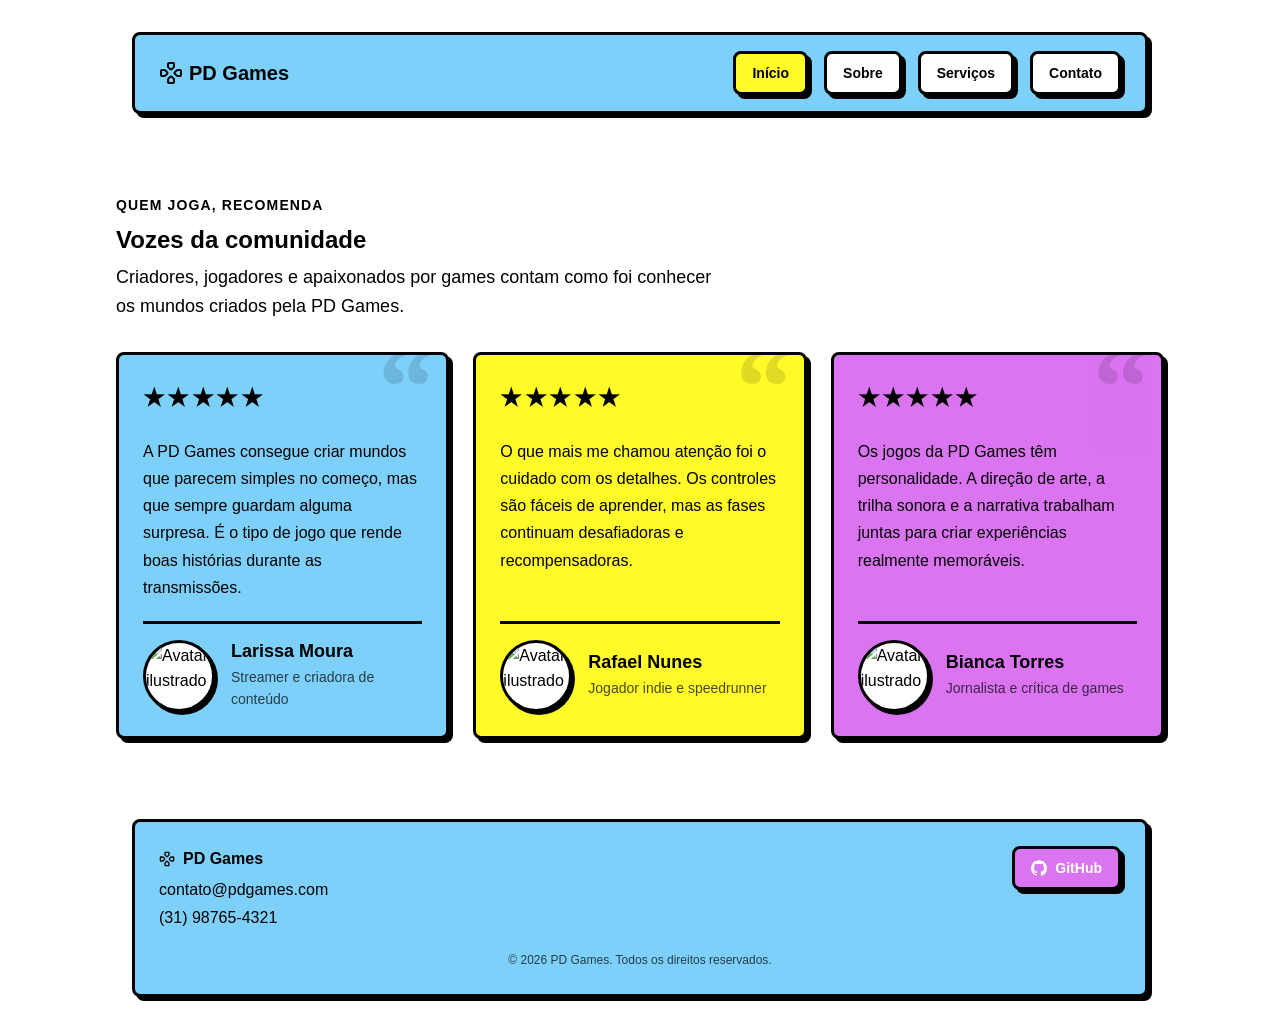
==== commit d704a428: "feat: add 'depoimentos' section in home, closes #6" ====
--- a/index.html
+++ b/index.html
@@ -49,54 +49,124 @@
       </nav>
     </header>
 
-    <main class="home">
-      <section class="hero">
-        <div class="hero-content">
-          <p class="hero-eyebrow">PRESS START</p>
-
-          <h1 id="titulo-home">PD Games</h1>
-          <h2 id="subtitulo-home">Criando mundos que você não quer sair.</h2>
-          <p class="hero-description">
-            Desenvolvemos jogos imersivos, histórias marcantes e experiências
-            inesquecíveis. Pegue o controle e venha jogar com a gente.
+    <main>
+      <section class="home-depoimentos">
+        <div class="section-heading">
+          <p class="section-label">Quem joga, recomenda</p>
+
+          <h2 id="depoimentos-titulo">Vozes da comunidade</h2>
+
+          <p>
+            Criadores, jogadores e apaixonados por games contam como foi
+            conhecer os mundos criados pela PD Games.
           </p>
         </div>
 
-        <div class="hero-visual" aria-hidden="true">
-          <figure class="logo-hero">
-            <svg
-              xmlns="http://www.w3.org/2000/svg"
-              viewBox="0 0 24 24"
-              fill="none"
-              stroke="currentColor"
-              stroke-width="2"
-              stroke-linecap="round"
-              stroke-linejoin="round"
-              aria-labelledby="titulo-logo-servicos"
+        <div class="depoimentos-cards">
+          <article class="card depoimento-card">
+            <p
+              class="depoimento-estrelas"
+              aria-label="Avaliação: cinco de cinco estrelas"
             >
-              <title id="titulo-logo-servicos">Logotipo da PD Games</title>
-
-              <path
-                d="M11.146 15.854a1.207 1.207 0 0 1 1.708 0l1.56 1.56A2 2 0 0 1 15 18.828V21a1 1 0 0 1-1 1h-4a1 1 0 0 1-1-1v-2.172a2 2 0 0 1 .586-1.414z"
-              />
-
-              <path
-                d="M18.828 15a2 2 0 0 1-1.414-.586l-1.56-1.56a1.207 1.207 0 0 1 0-1.708l1.56-1.56A2 2 0 0 1 18.828 9H21a1 1 0 0 1 1 1v4a1 1 0 0 1-1 1z"
-              />
-
-              <path
-                d="M6.586 14.414A2 2 0 0 1 5.172 15H3a1 1 0 0 1-1-1v-4a1 1 0 0 1 1-1h2.172a2 2 0 0 1 1.414.586l1.56 1.56a1.207 1.207 0 0 1 0 1.708z"
-              />
-
-              <path
-                d="M9 3a1 1 0 0 1 1-1h4a1 1 0 0 1 1 1v2.172a2 2 0 0 1-.586 1.414l-1.56 1.56a1.207 1.207 0 0 1-1.708 0l-1.56-1.56A2 2 0 0 1 9 5.172z"
-              />
-            </svg>
-          </figure>
-        </div>
-
-        <div class="botao-hero">
-          <a href="servicos.html" class="button">Nossos jogos </a>
+              ★★★★★
+            </p>
+
+            <blockquote class="depoimento-texto">
+              <p>
+                A PD Games consegue criar mundos que parecem simples no começo,
+                mas que sempre guardam alguma surpresa. É o tipo de jogo que
+                rende boas histórias durante as transmissões.
+              </p>
+            </blockquote>
+
+            <div class="depoimento-pessoa">
+              <figure class="depoimento-avatar">
+                <img
+                  src="https://api.dicebear.com/10.x/avataaars/svg?eyesVariant=winkWacky&facialHairVariant=&mouthVariant=default,grimace,smile,tongue,twinkle&seed=vlirhj84"
+                  alt="Avatar ilustrado de Larissa Moura"
+                  class="depoimentos-img"
+                  width="80"
+                  height="80"
+                  loading="lazy"
+                />
+              </figure>
+
+              <div>
+                <h3 class="card-title">Larissa Moura</h3>
+                <p class="card-subtitle">Streamer e criadora de conteúdo</p>
+              </div>
+            </div>
+          </article>
+
+          <article class="card depoimento-card">
+            <p
+              class="depoimento-estrelas"
+              aria-label="Avaliação: cinco de cinco estrelas"
+            >
+              ★★★★★
+            </p>
+
+            <blockquote class="depoimento-texto">
+              <p>
+                O que mais me chamou atenção foi o cuidado com os detalhes. Os
+                controles são fáceis de aprender, mas as fases continuam
+                desafiadoras e recompensadoras.
+              </p>
+            </blockquote>
+
+            <div class="depoimento-pessoa">
+              <figure class="depoimento-avatar">
+                <img
+                  src="https://api.dicebear.com/10.x/avataaars/svg?eyesVariant=hearts,squint,surprised,winkWacky&mouthVariant=default,grimace,smile,tongue,twinkle&seed=2rqc9fbg"
+                  alt="Avatar ilustrado de Rafael Nunes"
+                  class="depoimentos-img"
+                  width="80"
+                  height="80"
+                  loading="lazy"
+                />
+              </figure>
+
+              <div>
+                <h3 class="card-title">Rafael Nunes</h3>
+                <p class="card-subtitle">Jogador indie e speedrunner</p>
+              </div>
+            </div>
+          </article>
+
+          <article class="card depoimento-card">
+            <p
+              class="depoimento-estrelas"
+              aria-label="Avaliação: cinco de cinco estrelas"
+            >
+              ★★★★★
+            </p>
+
+            <blockquote class="depoimento-texto">
+              <p>
+                Os jogos da PD Games têm personalidade. A direção de arte, a
+                trilha sonora e a narrativa trabalham juntas para criar
+                experiências realmente memoráveis.
+              </p>
+            </blockquote>
+
+            <div class="depoimento-pessoa">
+              <figure class="depoimento-avatar">
+                <img
+                  src="https://api.dicebear.com/10.x/avataaars/svg?eyesVariant=winkWacky&facialHairVariant=&mouthVariant=default,grimace,smile,tongue,twinkle&seed=Bianca%20Torres"
+                  alt="Avatar ilustrado de Bianca Torres"
+                  class="depoimentos-img"
+                  width="80"
+                  height="80"
+                  loading="lazy"
+                />
+              </figure>
+
+              <div>
+                <h3 class="card-title">Bianca Torres</h3>
+                <p class="card-subtitle">Jornalista e crítica de games</p>
+              </div>
+            </div>
+          </article>
         </div>
       </section>
     </main>
--- a/css/style.css
+++ b/css/style.css
@@ -187,9 +187,9 @@
 /* === header === */
 
 header {
-	position: sticky;
-	top: 0;
-	z-index: 10;
+  position: sticky;
+  top: 0;
+  z-index: 10;
 }
 
 .navbar {
@@ -253,89 +253,6 @@
   }
 }
 
-/* === hero section === */
-
-.hero {
-  display: grid;
-  grid-template-columns: 1.5fr 1fr;
-  gap: 2rem;
-  align-items: center;
-  min-height: 28rem;
-  border: 3px solid var(--fg);
-  border-radius: var(--radius);
-  background-color: var(--secondary);
-  padding: clamp(2rem, 6vw, 5rem);
-  box-shadow: var(--shadow-x) var(--shadow-y) 0 var(--fg);
-}
-
-.hero-content {
-  display: flex;
-  flex-direction: column;
-  align-items: flex-start;
-  gap: 1.25rem;
-}
-
-.hero-eyebrow,
-.section-label {
-  font-size: 0.875rem;
-  font-weight: 700;
-  text-transform: uppercase;
-  letter-spacing: 0.08em;
-}
-
-.hero h1 {
-  font-size: clamp(2.5rem, 7vw, 5rem);
-  max-width: 10ch;
-}
-
-.hero-description {
-  max-width: 52ch;
-  font-size: 1.125rem;
-}
-
-.hero-visual {
-  display: grid;
-  place-items: center;
-  aspect-ratio: 1;
-  border: 3px solid var(--fg);
-  border-radius: 50%;
-  background-color: var(--primary);
-  color: var(--primary-fg);
-  box-shadow: var(--shadow-x) var(--shadow-y) 0 var(--fg);
-  font-size: clamp(3rem, 10vw, 7rem);
-  font-weight: 700;
-}
-
-.logo-hero {
-	display: grid;
-	place-items: center;
-	justify-self: center;
-	margin: 0;
-}
-
-.logo-hero svg {
-	width: clamp(9rem, 15vw, 14rem);
-	height: auto;
-}
-
-.botao-hero {
-  margin: 0;
-}
-
-.botao-hero .button {
-  width: 100%;
-  padding: 10px;
-}
-
-@media (max-width: 720px) {
-  .hero .hero-visual{
-    display: none;
-  } 
-  .hero-visual .logo-hero {
-    display: none;
-  }
-}
-
 /* === footer === */
 
 .footer {
@@ -398,6 +315,132 @@
 
 /* === home-depoimentos === */
 
+.home-depoimentos {
+  padding: 3rem 1rem 5rem;
+}
+
+.home-depoimentos .section-heading > p:last-child {
+  max-width: 60ch;
+  font-size: 1.125rem;
+}
+
+.depoimentos-cards {
+  display: grid;
+  grid-template-columns: repeat(3, minmax(0, 1fr));
+  gap: 1.5rem;
+  align-items: stretch;
+}
+
+.depoimento-card {
+  position: relative;
+  min-width: 0;
+  height: 100%;
+  padding: 1.5rem;
+  overflow: hidden;
+  transition:
+    transform 0.2s,
+    box-shadow 0.2s;
+}
+
+.depoimento-card::before {
+  content: "“";
+  position: absolute;
+  top: -1.5rem;
+  right: 0.75rem;
+  font-size: 7rem;
+  font-family: Georgia, serif;
+  font-weight: 700;
+  line-height: 1;
+  opacity: 0.12;
+  pointer-events: none;
+}
+
+.depoimento-card:nth-child(1) {
+  background-color: var(--card);
+}
+
+.depoimento-card:nth-child(2) {
+  background-color: var(--secondary);
+}
+
+.depoimento-card:nth-child(3) {
+  background-color: var(--accent);
+}
+
+.depoimento-card:hover {
+  transform: translateY(-5px);
+  box-shadow: 6px 9px 0 var(--fg);
+}
+
+.depoimento-estrelas {
+  position: relative;
+  z-index: 1;
+  width: fit-content;
+  font-size: 1.5rem;
+  font-weight: 700;
+  letter-spacing: 0.15rem;
+}
+
+.depoimento-texto {
+  position: relative;
+  z-index: 1;
+  flex: 1;
+  font-size: 1rem;
+  line-height: 1.7;
+}
+
+.depoimento-pessoa {
+  position: relative;
+  z-index: 1;
+  display: flex;
+  align-items: center;
+  gap: 1rem;
+  margin-top: auto;
+  padding-top: 1rem;
+  border-top: 3px solid var(--fg);
+}
+
+.depoimento-avatar {
+  flex: 0 0 auto;
+  margin: 0;
+}
+
+.depoimentos-img {
+  display: block;
+  width: 4.5rem;
+  height: 4.5rem;
+  max-width: none;
+  object-fit: cover;
+  border: 3px solid var(--fg);
+  border-radius: 50%;
+  background-color: var(--bg);
+  box-shadow: 3px 3px 0 var(--fg);
+}
+
+.depoimento-pessoa .card-title {
+  margin-bottom: 0.2rem;
+}
+
+@media (max-width: 820px) {
+  .depoimentos-cards {
+    grid-template-columns: 1fr;
+  }
+
+  .depoimento-card {
+    min-height: auto;
+  }
+}
+
+@media (prefers-reduced-motion: reduce) {
+  .depoimento-card {
+    transition: none;
+  }
+
+  .depoimento-card:hover {
+    transform: none;
+  }
+}
+
 /* === sobre === */
 
 a.button:hover {
@@ -418,6 +461,57 @@
   border: 3px solid var(--fg);
   border-radius: var(--radius);
   box-shadow: var(--shadow-x) var(--shadow-y) 0 var(--fg);
+}
+
+.hero {
+  display: grid;
+  grid-template-columns: 1.5fr 1fr;
+  gap: 2rem;
+  align-items: center;
+  min-height: 28rem;
+  border: 3px solid var(--fg);
+  border-radius: var(--radius);
+  background-color: var(--secondary);
+  padding: clamp(2rem, 6vw, 5rem);
+  box-shadow: var(--shadow-x) var(--shadow-y) 0 var(--fg);
+}
+
+.hero-content {
+  display: flex;
+  flex-direction: column;
+  align-items: flex-start;
+  gap: 1.25rem;
+}
+
+.hero-eyebrow,
+.section-label {
+  font-size: 0.875rem;
+  font-weight: 700;
+  text-transform: uppercase;
+  letter-spacing: 0.08em;
+}
+
+.hero h1 {
+  font-size: clamp(2.5rem, 7vw, 5rem);
+  max-width: 10ch;
+}
+
+.hero-description {
+  max-width: 52ch;
+  font-size: 1.125rem;
+}
+
+.hero-visual {
+  display: grid;
+  place-items: center;
+  aspect-ratio: 1;
+  border: 3px solid var(--fg);
+  border-radius: 50%;
+  background-color: var(--primary);
+  color: var(--primary-fg);
+  box-shadow: var(--shadow-x) var(--shadow-y) 0 var(--fg);
+  font-size: clamp(3rem, 10vw, 7rem);
+  font-weight: 700;
 }
 
 .sobre-historia {
@@ -550,51 +644,51 @@
 /* === servicos === */
 
 .servicos {
-	display: flex;
-	flex-direction: column;
-	gap: 4rem;
-	padding: 3rem 1rem 5rem;
+  display: flex;
+  flex-direction: column;
+  gap: 4rem;
+  padding: 3rem 1rem 5rem;
 }
 
 .servicos-apresentacao {
-	display: grid;
-	grid-template-columns: minmax(0, 1fr) auto;
-	align-items: center;
-	gap: 3rem;
+  display: grid;
+  grid-template-columns: minmax(0, 1fr) auto;
+  align-items: center;
+  gap: 3rem;
 }
 
 .servicos-apresentacao-conteudo {
-	display: flex;
-	flex-direction: column;
-	gap: 1rem;
+  display: flex;
+  flex-direction: column;
+  gap: 1rem;
 }
 
 .servicos-apresentacao-conteudo > p:last-child {
-	max-width: 65ch;
-	font-size: 1.125rem;
+  max-width: 65ch;
+  font-size: 1.125rem;
 }
 
 .logo-grande {
-	display: grid;
-	place-items: center;
-	justify-self: end;
-	margin: 0;
+  display: grid;
+  place-items: center;
+  justify-self: end;
+  margin: 0;
 }
 
 .logo-grande svg {
-	display: block;
-	width: clamp(9rem, 15vw, 14rem);
-	height: auto;
+  display: block;
+  width: clamp(9rem, 15vw, 14rem);
+  height: auto;
 }
 
 .servicos-apresentacao > p:last-child {
-	max-width: 65ch;
-	font-size: 1.125rem;
+  max-width: 65ch;
+  font-size: 1.125rem;
 }
 
 .servicos-texto-apresentacao {
   display: flex;
-  justify-content:space-around;
+  justify-content: space-around;
 }
 
 .servicos-texto-apresentacao p {
@@ -602,83 +696,83 @@
 }
 
 .servicos-jogos > h2 {
-	margin-bottom: 1.5rem;
+  margin-bottom: 1.5rem;
 }
 
 .jogos-lista {
-	display: grid;
-	grid-template-columns: repeat(2, 1fr);
-	gap: 2rem;
+  display: grid;
+  grid-template-columns: repeat(2, 1fr);
+  gap: 2rem;
 }
 
 .jogo-card {
-	overflow: hidden;
+  overflow: hidden;
 }
 
 .jogo-card figure {
-	overflow: hidden;
-	border: 3px solid var(--fg);
-	border-radius: var(--radius);
+  overflow: hidden;
+  border: 3px solid var(--fg);
+  border-radius: var(--radius);
 }
 
 .jogo-card img {
-	display: block;
-	width: 100%;
-	aspect-ratio: 16 / 9;
-	object-fit: cover;
-	transition: transform 0.2s;
+  display: block;
+  width: 100%;
+  aspect-ratio: 16 / 9;
+  object-fit: cover;
+  transition: transform 0.2s;
 }
 
 .jogo-card:hover img {
-	transform: scale(1.05);
+  transform: scale(1.05);
 }
 
 .jogo-card .card-subtitle {
-	color: var(--primary);
-	font-weight: 700;
-	opacity: 1;
+  color: var(--primary);
+  font-weight: 700;
+  opacity: 1;
 }
 
 .jogo-card .card-title {
-	font-size: 1.5rem;
+  font-size: 1.5rem;
 }
 
 .servicos-areas > h2 {
-	margin-bottom: 1.5rem;
+  margin-bottom: 1.5rem;
 }
 
 .servicos-lista {
-	display: grid;
-	grid-template-columns: repeat(2, 1fr);
-	gap: 1.5rem;
+  display: grid;
+  grid-template-columns: repeat(2, 1fr);
+  gap: 1.5rem;
 }
 
 .servicos-compromisso,
 .aviso-ficticio {
-	border: 3px solid var(--fg);
-	border-radius: var(--radius);
-	padding: 2rem;
+  border: 3px solid var(--fg);
+  border-radius: var(--radius);
+  padding: 2rem;
 }
 
 .servicos-compromisso {
-	background-color: var(--secondary);
-	box-shadow: var(--shadow-x) var(--shadow-y) 0 var(--fg);
+  background-color: var(--secondary);
+  box-shadow: var(--shadow-x) var(--shadow-y) 0 var(--fg);
 }
 
 .servicos-compromisso h2 {
-	margin-bottom: 1rem;
+  margin-bottom: 1rem;
 }
 
 @media (max-width: 768px) {
-	.servicos {
-		gap: 3rem;
-		padding-top: 1.5rem;
-	}
-
-	.jogos-lista,
-	.servicos-lista {
-		grid-template-columns: 1fr;
-	}
+  .servicos {
+    gap: 3rem;
+    padding-top: 1.5rem;
+  }
+
+  .jogos-lista,
+  .servicos-lista {
+    grid-template-columns: 1fr;
+  }
 }
 
 /* === contato === */
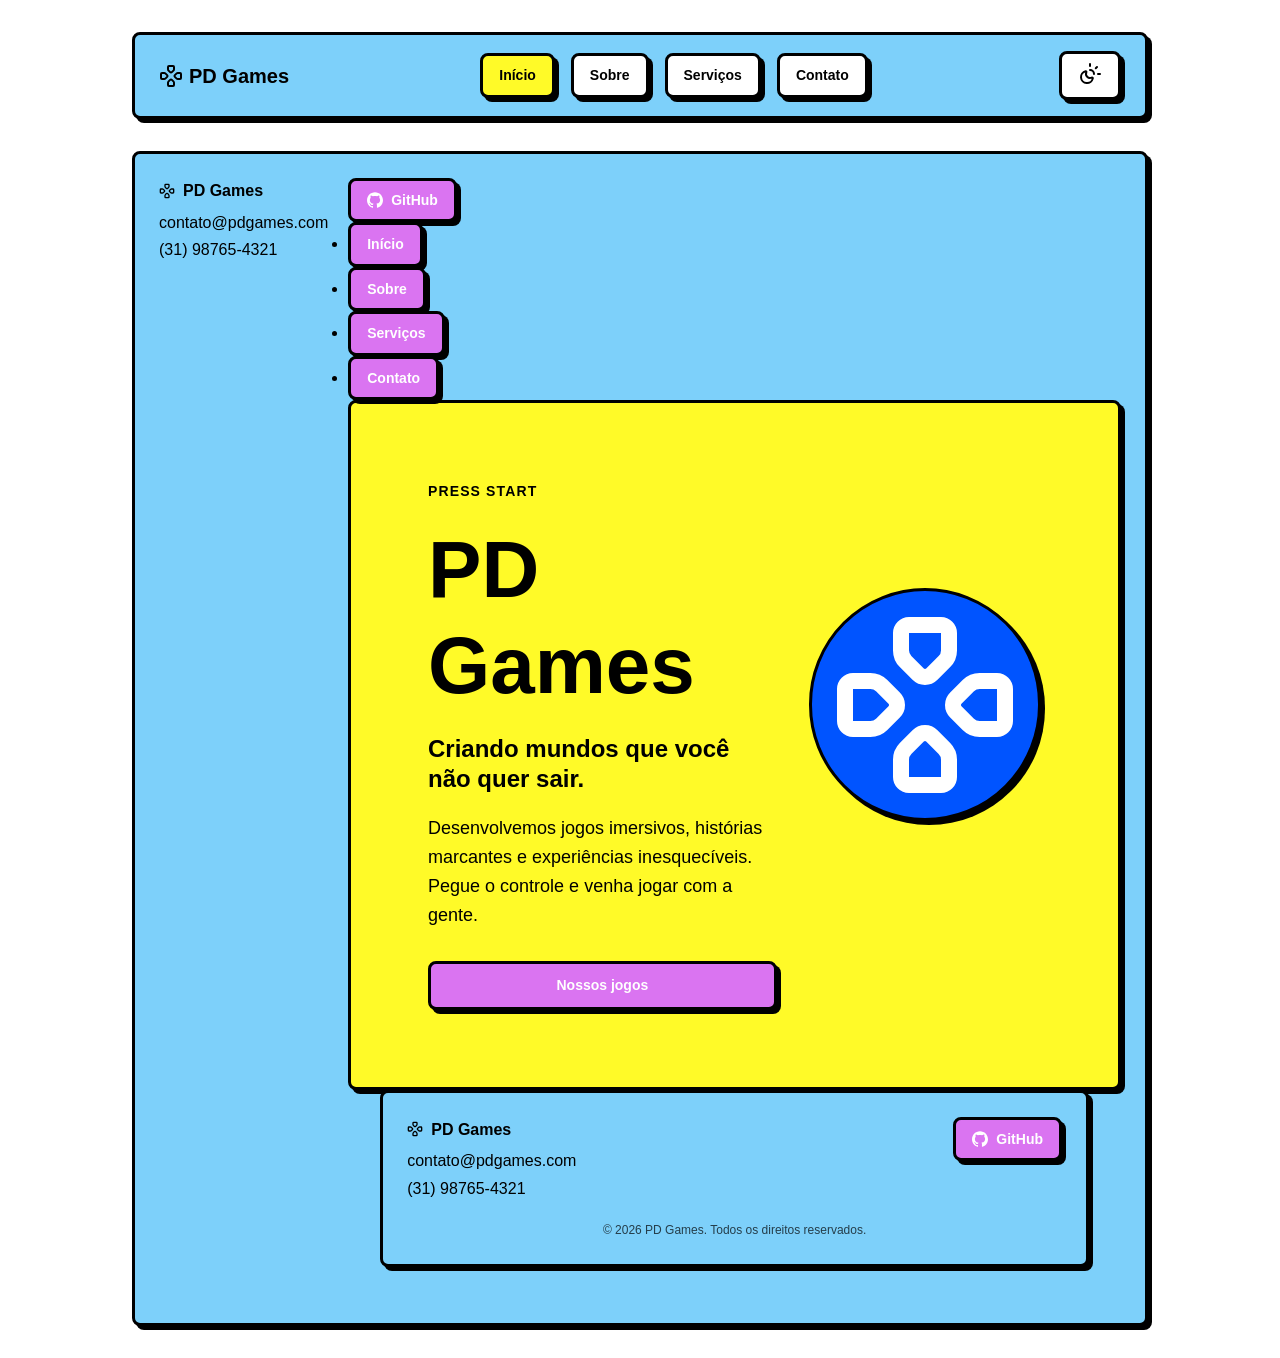
==== commit 7d8514da: "Merge branch 'development' into feat/dark-mode" ====
--- a/index.html
+++ b/index.html
@@ -1,42 +1,46 @@
 <!doctype html>
 <html lang="pt-BR">
-  <head>
-    <meta charset="UTF-8" />
-    <meta name="viewport" content="width=device-width, initial-scale=1.0" />
-    <title>PD Games — Início</title>
-    <link rel="stylesheet" href="css/style.css" />
-  </head>
-  <body>
-    <header class="navbar card">
-      <a href="index.html" class="logo">
-        <svg
-          xmlns="http://www.w3.org/2000/svg"
-          width="24"
-          height="24"
-          viewBox="0 0 24 24"
-          fill="none"
-          stroke="currentColor"
-          stroke-width="2"
-          stroke-linecap="round"
-          stroke-linejoin="round"
-          class="lucide lucide-gamepad-directional-icon lucide-gamepad-directional"
-        >
-          <title>PD Games Logo</title>
-          <path
-            d="M11.146 15.854a1.207 1.207 0 0 1 1.708 0l1.56 1.56A2 2 0 0 1 15 18.828V21a1 1 0 0 1-1 1h-4a1 1 0 0 1-1-1v-2.172a2 2 0 0 1 .586-1.414z"
-          />
-          <path
-            d="M18.828 15a2 2 0 0 1-1.414-.586l-1.56-1.56a1.207 1.207 0 0 1 0-1.708l1.56-1.56A2 2 0 0 1 18.828 9H21a1 1 0 0 1 1 1v4a1 1 0 0 1-1 1z"
-          />
-          <path
-            d="M6.586 14.414A2 2 0 0 1 5.172 15H3a1 1 0 0 1-1-1v-4a1 1 0 0 1 1-1h2.172a2 2 0 0 1 1.414.586l1.56 1.56a1.207 1.207 0 0 1 0 1.708z"
-          />
-          <path
-            d="M9 3a1 1 0 0 1 1-1h4a1 1 0 0 1 1 1v2.172a2 2 0 0 1-.586 1.414l-1.56 1.56a1.207 1.207 0 0 1-1.708 0l-1.56-1.56A2 2 0 0 1 9 5.172z"
-          />
-        </svg>
+<head>
+  <meta charset="UTF-8">
+  <meta name="viewport" content="width=device-width, initial-scale=1.0">
+  <title>PD Games — Início</title>
+  <link rel="stylesheet" href="css/style.css">
+</head>
+<body>
+  <header class="navbar card">
+    <a href="index.html" class="logo">
+      <svg xmlns="http://www.w3.org/2000/svg" width="24" height="24" viewBox="0 0 24 24" fill="none" stroke="currentColor" stroke-width="2" stroke-linecap="round" stroke-linejoin="round" class="lucide lucide-gamepad-directional-icon lucide-gamepad-directional"><title>PD Games Logo</title><path d="M11.146 15.854a1.207 1.207 0 0 1 1.708 0l1.56 1.56A2 2 0 0 1 15 18.828V21a1 1 0 0 1-1 1h-4a1 1 0 0 1-1-1v-2.172a2 2 0 0 1 .586-1.414z"/><path d="M18.828 15a2 2 0 0 1-1.414-.586l-1.56-1.56a1.207 1.207 0 0 1 0-1.708l1.56-1.56A2 2 0 0 1 18.828 9H21a1 1 0 0 1 1 1v4a1 1 0 0 1-1 1z"/><path d="M6.586 14.414A2 2 0 0 1 5.172 15H3a1 1 0 0 1-1-1v-4a1 1 0 0 1 1-1h2.172a2 2 0 0 1 1.414.586l1.56 1.56a1.207 1.207 0 0 1 0 1.708z"/><path d="M9 3a1 1 0 0 1 1-1h4a1 1 0 0 1 1 1v2.172a2 2 0 0 1-.586 1.414l-1.56 1.56a1.207 1.207 0 0 1-1.708 0l-1.56-1.56A2 2 0 0 1 9 5.172z"/></svg>
 
-        PD Games
+      PD Games      
+    </a>
+
+    <nav>
+      <ul>
+        <li><a class="button active" href="./index.html">Início</a></li>
+        <li><a class="button" href="./sobre.html">Sobre</a></li>
+        <li><a class="button" href="./servicos.html">Serviços</a></li>
+        <li><a class="button" href="./contato.html">Contato</a></li>
+      </ul>
+    </nav>
+
+    <button type="button" class="button theme-toggle" aria-pressed="false" aria-label="Ativar tema escuro">
+      <svg xmlns="http://www.w3.org/2000/svg" width="24" height="24" viewBox="0 0 24 24" fill="none" stroke="currentColor" stroke-width="2" stroke-linecap="round" stroke-linejoin="round" class="lucide lucide-sun-moon-icon lucide-sun-moon"><path d="M12 2v2"/><title>Alterar tema</title><path d="M14.837 16.385a6 6 0 1 1-7.223-7.222c.624-.147.97.66.715 1.248a4 4 0 0 0 5.26 5.259c.589-.255 1.396.09 1.248.715"/><path d="M16 12a4 4 0 0 0-4-4"/><path d="m19 5-1.256 1.256"/><path d="M20 12h2"/></svg>
+    </button>
+  </header>
+
+  <main></main>
+
+  <footer class="footer card">
+    <address class="footer-info">
+      <p class="footer-logo"><svg xmlns="http://www.w3.org/2000/svg" width="16" height="16" viewBox="0 0 24 24" fill="none" stroke="currentColor" stroke-width="2" stroke-linecap="round" stroke-linejoin="round" class="lucide lucide-gamepad-directional-icon lucide-gamepad-directional"><title>PD Games Logo</title><path d="M11.146 15.854a1.207 1.207 0 0 1 1.708 0l1.56 1.56A2 2 0 0 1 15 18.828V21a1 1 0 0 1-1 1h-4a1 1 0 0 1-1-1v-2.172a2 2 0 0 1 .586-1.414z"/><path d="M18.828 15a2 2 0 0 1-1.414-.586l-1.56-1.56a1.207 1.207 0 0 1 0-1.708l1.56-1.56A2 2 0 0 1 18.828 9H21a1 1 0 0 1 1 1v4a1 1 0 0 1-1 1z"/><path d="M6.586 14.414A2 2 0 0 1 5.172 15H3a1 1 0 0 1-1-1v-4a1 1 0 0 1 1-1h2.172a2 2 0 0 1 1.414.586l1.56 1.56a1.207 1.207 0 0 1 0 1.708z"/><path d="M9 3a1 1 0 0 1 1-1h4a1 1 0 0 1 1 1v2.172a2 2 0 0 1-.586 1.414l-1.56 1.56a1.207 1.207 0 0 1-1.708 0l-1.56-1.56A2 2 0 0 1 9 5.172z"/></svg> PD Games</p>
+      <a href="mailto:contato@pdgames.com">contato@pdgames.com</a>
+      <a href="tel:+5531987654321">(31) 98765-4321</a>
+    </address>
+
+    <nav class="footer-social">
+      <a class="button" href="https://github.com/adrianoaraujods/html-atividade-2/" aria-label="GitHub" target="_blank">
+        <svg role="img" viewBox="0 0 24 24" xmlns="http://www.w3.org/2000/svg" width="16" height="16" fill="currentColor"><title>GitHub</title><path d="M12 .297c-6.63 0-12 5.373-12 12 0 5.303 3.438 9.8 8.205 11.385.6.113.82-.258.82-.577 0-.285-.01-1.04-.015-2.04-3.338.724-4.042-1.61-4.042-1.61C4.422 18.07 3.633 17.7 3.633 17.7c-1.087-.744.084-.729.084-.729 1.205.084 1.838 1.236 1.838 1.236 1.07 1.835 2.809 1.305 3.495.998.108-.776.417-1.305.76-1.605-2.665-.3-5.466-1.332-5.466-5.93 0-1.31.465-2.38 1.235-3.22-.135-.303-.54-1.523.105-3.176 0 0 1.005-.322 3.3 1.23.96-.267 1.98-.399 3-.405 1.02.006 2.04.138 3 .405 2.28-1.552 3.285-1.23 3.285-1.23.645 1.653.24 2.873.12 3.176.765.84 1.23 1.91 1.23 3.22 0 4.61-2.805 5.625-5.475 5.92.42.36.81 1.096.81 2.22 0 1.606-.015 2.896-.015 3.286 0 .315.21.69.825.57C20.565 22.092 24 17.592 24 12.297c0-6.627-5.373-12-12-12"/></svg>
+        GitHub
       </a>
 
       <nav>
@@ -49,124 +53,54 @@
       </nav>
     </header>
 
-    <main>
-      <section class="home-depoimentos">
-        <div class="section-heading">
-          <p class="section-label">Quem joga, recomenda</p>
+    <main class="home">
+      <section class="hero">
+        <div class="hero-content">
+          <p class="hero-eyebrow">PRESS START</p>
 
-          <h2 id="depoimentos-titulo">Vozes da comunidade</h2>
-
-          <p>
-            Criadores, jogadores e apaixonados por games contam como foi
-            conhecer os mundos criados pela PD Games.
+          <h1 id="titulo-home">PD Games</h1>
+          <h2 id="subtitulo-home">Criando mundos que você não quer sair.</h2>
+          <p class="hero-description">
+            Desenvolvemos jogos imersivos, histórias marcantes e experiências
+            inesquecíveis. Pegue o controle e venha jogar com a gente.
           </p>
         </div>
 
-        <div class="depoimentos-cards">
-          <article class="card depoimento-card">
-            <p
-              class="depoimento-estrelas"
-              aria-label="Avaliação: cinco de cinco estrelas"
+        <div class="hero-visual" aria-hidden="true">
+          <figure class="logo-hero">
+            <svg
+              xmlns="http://www.w3.org/2000/svg"
+              viewBox="0 0 24 24"
+              fill="none"
+              stroke="currentColor"
+              stroke-width="2"
+              stroke-linecap="round"
+              stroke-linejoin="round"
+              aria-labelledby="titulo-logo-servicos"
             >
-              ★★★★★
-            </p>
+              <title id="titulo-logo-servicos">Logotipo da PD Games</title>
 
-            <blockquote class="depoimento-texto">
-              <p>
-                A PD Games consegue criar mundos que parecem simples no começo,
-                mas que sempre guardam alguma surpresa. É o tipo de jogo que
-                rende boas histórias durante as transmissões.
-              </p>
-            </blockquote>
+              <path
+                d="M11.146 15.854a1.207 1.207 0 0 1 1.708 0l1.56 1.56A2 2 0 0 1 15 18.828V21a1 1 0 0 1-1 1h-4a1 1 0 0 1-1-1v-2.172a2 2 0 0 1 .586-1.414z"
+              />
 
-            <div class="depoimento-pessoa">
-              <figure class="depoimento-avatar">
-                <img
-                  src="https://api.dicebear.com/10.x/avataaars/svg?eyesVariant=winkWacky&facialHairVariant=&mouthVariant=default,grimace,smile,tongue,twinkle&seed=vlirhj84"
-                  alt="Avatar ilustrado de Larissa Moura"
-                  class="depoimentos-img"
-                  width="80"
-                  height="80"
-                  loading="lazy"
-                />
-              </figure>
+              <path
+                d="M18.828 15a2 2 0 0 1-1.414-.586l-1.56-1.56a1.207 1.207 0 0 1 0-1.708l1.56-1.56A2 2 0 0 1 18.828 9H21a1 1 0 0 1 1 1v4a1 1 0 0 1-1 1z"
+              />
 
-              <div>
-                <h3 class="card-title">Larissa Moura</h3>
-                <p class="card-subtitle">Streamer e criadora de conteúdo</p>
-              </div>
-            </div>
-          </article>
+              <path
+                d="M6.586 14.414A2 2 0 0 1 5.172 15H3a1 1 0 0 1-1-1v-4a1 1 0 0 1 1-1h2.172a2 2 0 0 1 1.414.586l1.56 1.56a1.207 1.207 0 0 1 0 1.708z"
+              />
 
-          <article class="card depoimento-card">
-            <p
-              class="depoimento-estrelas"
-              aria-label="Avaliação: cinco de cinco estrelas"
-            >
-              ★★★★★
-            </p>
+              <path
+                d="M9 3a1 1 0 0 1 1-1h4a1 1 0 0 1 1 1v2.172a2 2 0 0 1-.586 1.414l-1.56 1.56a1.207 1.207 0 0 1-1.708 0l-1.56-1.56A2 2 0 0 1 9 5.172z"
+              />
+            </svg>
+          </figure>
+        </div>
 
-            <blockquote class="depoimento-texto">
-              <p>
-                O que mais me chamou atenção foi o cuidado com os detalhes. Os
-                controles são fáceis de aprender, mas as fases continuam
-                desafiadoras e recompensadoras.
-              </p>
-            </blockquote>
-
-            <div class="depoimento-pessoa">
-              <figure class="depoimento-avatar">
-                <img
-                  src="https://api.dicebear.com/10.x/avataaars/svg?eyesVariant=hearts,squint,surprised,winkWacky&mouthVariant=default,grimace,smile,tongue,twinkle&seed=2rqc9fbg"
-                  alt="Avatar ilustrado de Rafael Nunes"
-                  class="depoimentos-img"
-                  width="80"
-                  height="80"
-                  loading="lazy"
-                />
-              </figure>
-
-              <div>
-                <h3 class="card-title">Rafael Nunes</h3>
-                <p class="card-subtitle">Jogador indie e speedrunner</p>
-              </div>
-            </div>
-          </article>
-
-          <article class="card depoimento-card">
-            <p
-              class="depoimento-estrelas"
-              aria-label="Avaliação: cinco de cinco estrelas"
-            >
-              ★★★★★
-            </p>
-
-            <blockquote class="depoimento-texto">
-              <p>
-                Os jogos da PD Games têm personalidade. A direção de arte, a
-                trilha sonora e a narrativa trabalham juntas para criar
-                experiências realmente memoráveis.
-              </p>
-            </blockquote>
-
-            <div class="depoimento-pessoa">
-              <figure class="depoimento-avatar">
-                <img
-                  src="https://api.dicebear.com/10.x/avataaars/svg?eyesVariant=winkWacky&facialHairVariant=&mouthVariant=default,grimace,smile,tongue,twinkle&seed=Bianca%20Torres"
-                  alt="Avatar ilustrado de Bianca Torres"
-                  class="depoimentos-img"
-                  width="80"
-                  height="80"
-                  loading="lazy"
-                />
-              </figure>
-
-              <div>
-                <h3 class="card-title">Bianca Torres</h3>
-                <p class="card-subtitle">Jornalista e crítica de games</p>
-              </div>
-            </div>
-          </article>
+        <div class="botao-hero">
+          <a href="servicos.html" class="button">Nossos jogos </a>
         </div>
       </section>
     </main>
--- a/css/style.css
+++ b/css/style.css
@@ -3,68 +3,70 @@
 *,
 *::before,
 *::after {
-  box-sizing: border-box;
-  margin: 0;
-  padding: 0;
+	box-sizing: border-box;
+	margin: 0;
+	padding: 0;
 }
 
 :root {
-  --bg: oklch(100% 0 0);
-  --fg: oklch(0% 0 0);
-
-  --primary: oklch(56% 0.33 256);
-  --primary-fg: oklch(100% 0 0);
-
-  --secondary: oklch(96% 0.2 108);
-  --secondary-fg: oklch(0% 0 0);
-
-  --card: oklch(82% 0.1 232);
-  --card-fg: oklch(5% 0 0);
-
-  --accent: oklch(72% 0.2 320);
-
-  --radius: 8px;
-  --shadow-x: 4px;
-  --shadow-y: 4px;
+	--bg: oklch(100% 0 0);
+	--fg: oklch(0% 0 0);
+
+	--primary: oklch(56% 0.33 256);
+	--primary-fg: oklch(100% 0 0);
+
+	--secondary: oklch(96% 0.2 108);
+	--secondary-fg: oklch(0% 0 0);
+
+	--card: oklch(82% 0.1 232);
+	--card-fg: oklch(5% 0 0);
+
+	--accent: oklch(72% 0.2 320);
+
+	--radius: 8px;
+	--shadow-x: 4px;
+	--shadow-y: 4px;
+
+	--shadow: var(--shadow-x) var(--shadow-y) 0 var(--fg);
 }
 
 body {
-  background-color: var(--bg);
-  color: var(--fg);
-  font-family: sans-serif;
-  line-height: 1.6;
-  max-width: 1080px;
-  margin: 0 auto;
-  min-height: 100svh;
-  display: flex;
-  flex-direction: column;
+	background-color: var(--bg);
+	color: var(--fg);
+	font-family: sans-serif;
+	line-height: 1.6;
+	max-width: 1080px;
+	margin: 0 auto;
+	min-height: 100svh;
+	display: flex;
+	flex-direction: column;
 }
 
 h1 {
-  font-size: 2rem;
-  font-weight: 700;
-  line-height: 1.2;
+	font-size: 2rem;
+	font-weight: 700;
+	line-height: 1.2;
 }
 
 h2 {
-  font-size: 1.5rem;
-  font-weight: 700;
-  line-height: 1.25;
+	font-size: 1.5rem;
+	font-weight: 700;
+	line-height: 1.25;
 }
 
 h3 {
-  font-size: 1.25rem;
-  font-weight: 700;
-  line-height: 1.3;
+	font-size: 1.25rem;
+	font-weight: 700;
+	line-height: 1.3;
 }
 
 a {
-  color: var(--primary);
-  text-decoration: none;
+	color: var(--primary);
+	text-decoration: none;
 }
 
 a:hover {
-  text-decoration: underline;
+	text-decoration: underline;
 }
 
 .button,
@@ -73,395 +75,188 @@
 textarea,
 select,
 .button {
-  font-family: inherit;
-  font-size: inherit;
+	font-family: inherit;
+	font-size: inherit;
 }
 
 .button,
 button {
-  display: inline-flex;
-  align-items: center;
-  justify-content: center;
-  gap: 0.5rem;
-  white-space: nowrap;
-  border: 3px solid var(--fg);
-  border-radius: var(--radius);
-  background-color: var(--primary);
-  color: var(--primary-fg);
-  font-weight: 700;
-  font-size: 0.875rem;
-  padding: 0.5rem 1rem;
-  min-height: 2.5rem;
-  cursor: pointer;
-  box-shadow: var(--shadow-x) var(--shadow-y) 0 var(--fg);
-  transition:
-    transform 0.15s,
-    box-shadow 0.15s;
+	display: inline-flex;
+	align-items: center;
+	justify-content: center;
+	gap: 0.5rem;
+	white-space: nowrap;
+	border: 3px solid var(--fg);
+	border-radius: var(--radius);
+	background-color: var(--primary);
+	color: var(--primary-fg);
+	font-weight: 700;
+	font-size: 0.875rem;
+	padding: 0.5rem 1rem;
+	min-height: 2.5rem;
+	cursor: pointer;
+	box-shadow: var(--shadow);
+	transition:
+		transform 0.15s,
+		box-shadow 0.15s;
 }
 
 .button:hover,
 button:hover {
-  transform: translate(var(--shadow-x), var(--shadow-y));
-  box-shadow: none;
+	transform: translate(var(--shadow-x), var(--shadow-y));
+	box-shadow: none;
 }
 
 .button:focus-visible,
 button:focus-visible {
-  outline: 2px solid var(--primary);
-  outline-offset: 2px;
+	outline: 2px solid var(--primary);
+	outline-offset: 2px;
 }
 
 button:disabled,
 .button:disabled {
-  opacity: 0.5;
-  cursor: not-allowed;
-  pointer-events: none;
+	opacity: 0.5;
+	cursor: not-allowed;
+	pointer-events: none;
 }
 
 input,
 textarea,
 select {
-  width: 100%;
-  min-height: 2.5rem;
-  border: 3px solid var(--fg);
-  border-radius: var(--radius);
-  background-color: var(--bg);
-  color: var(--fg);
-  padding: 0.5rem 0.75rem;
-  font-weight: 500;
-  font-size: 0.875rem;
+	width: 100%;
+	min-height: 2.5rem;
+	border: 3px solid var(--fg);
+	border-radius: var(--radius);
+	background-color: var(--bg);
+	color: var(--fg);
+	padding: 0.5rem 0.75rem;
+	font-weight: 500;
+	font-size: 0.875rem;
 }
 
 input:focus-visible,
 textarea:focus-visible,
 select:focus-visible {
-  outline: 2px solid var(--primary);
-  outline-offset: 0;
-  border-color: var(--primary);
+	outline: 2px solid var(--primary);
+	outline-offset: 0;
+	border-color: var(--primary);
 }
 
 input::placeholder,
 textarea::placeholder {
-  color: var(--fg);
-  opacity: 0.4;
+	color: var(--fg);
+	opacity: 0.4;
 }
 
 input:disabled,
 textarea:disabled,
 select:disabled {
-  opacity: 0.5;
-  cursor: not-allowed;
+	opacity: 0.5;
+	cursor: not-allowed;
 }
 
 textarea {
-  min-height: 5rem;
-  resize: vertical;
+	min-height: 5rem;
+	resize: vertical;
 }
 
 .card {
-  display: flex;
-  flex-direction: column;
-  gap: 1.25rem;
-  border: 3px solid var(--fg);
-  border-radius: var(--radius);
-  background-color: var(--card);
-  color: var(--card-fg);
-  padding: 1.5rem;
-  box-shadow: var(--shadow-x) var(--shadow-y) 0 var(--fg);
-  font-weight: 500;
+	display: flex;
+	flex-direction: column;
+	gap: 1.25rem;
+	border: 3px solid var(--fg);
+	border-radius: var(--radius);
+	background-color: var(--card);
+	color: var(--card-fg);
+	padding: 1.5rem;
+	box-shadow: var(--shadow);
+	font-weight: 500;
 }
 
 .card-title {
-  font-size: 1.125rem;
-  font-weight: 700;
-  line-height: 1.2;
+	font-size: 1.125rem;
+	font-weight: 700;
+	line-height: 1.2;
 }
 
 .card-subtitle {
-  font-size: 0.875rem;
-  font-weight: 400;
-  color: var(--card-fg);
-  opacity: 0.7;
+	font-size: 0.875rem;
+	font-weight: 400;
+	color: var(--card-fg);
+	opacity: 0.7;
 }
 
 /* === header === */
 
-header {
-  position: sticky;
-  top: 0;
-  z-index: 10;
-}
-
 .navbar {
-  position: sticky;
-  top: 2rem;
-  margin: 0 2rem 4rem 2rem;
-
-  flex-direction: row;
-  align-items: center;
-  justify-content: space-between;
-  padding: 1rem 1.5rem;
+	position: sticky;
+	top: 0;
+	z-index: 10;
+}
+
+.navbar {
+	position: sticky;
+	top: 2rem;
+	margin: 0 2rem 4rem 2rem;
+
+	flex-direction: row;
+	align-items: center;
+	justify-content: space-between;
+	padding: 1rem 1.5rem;
 }
 
 .logo {
-  display: flex;
-  align-items: center;
-  gap: 6px;
-  font-size: 1.25rem;
-  font-weight: 700;
-  color: var(--fg);
-  text-decoration: none;
+	display: flex;
+	align-items: center;
+	gap: 6px;
+	font-size: 1.25rem;
+	font-weight: 700;
+	color: var(--card-fg);
+	text-decoration: none;
 }
 
 .logo:hover {
-  color: var(--accent);
-  text-decoration: none;
-  stroke: var(--accent);
+	color: var(--accent);
+	text-decoration: none;
+	stroke: var(--accent);
 }
 
 .navbar nav ul {
-  display: flex;
-  flex-wrap: wrap;
-  gap: 1rem;
-  list-style: none;
+	display: flex;
+	flex-wrap: wrap;
+	gap: 1rem;
+	list-style: none;
 }
 
 .navbar .button {
-  display: block;
-  padding: 0.5rem 1rem;
-  background-color: var(--bg);
-  color: var(--fg);
-  text-align: center;
+	display: block;
+	padding: 0.5rem 1rem;
+	background-color: var(--bg);
+	color: var(--fg);
+	text-align: center;
 }
 
 .navbar .button:hover {
-  text-decoration: none;
+	text-decoration: none;
 }
 
 .navbar .button.active {
-  background-color: var(--secondary);
+	background-color: var(--secondary);
+	color: var(--secondary-fg);
 }
 
 @media (width < 680px) {
-  .navbar {
-    flex-direction: column;
-    align-items: stretch;
-  }
-
-  .navbar nav ul {
-    flex-direction: column;
-  }
-}
-
-/* === footer === */
-
-.footer {
-  display: grid;
-  grid-template-columns: 1fr auto;
-  border: 3px solid var(--fg);
-  border-radius: var(--radius);
-
-  margin: 2rem;
-  margin-top: auto;
-}
-
-.footer-info {
-  display: flex;
-  flex-direction: column;
-  gap: 0.125rem;
-  font-style: normal;
-}
-
-.footer-info a {
-  width: fit-content;
-  color: var(--card-fg);
-}
-
-.footer .button {
-  background-color: var(--accent);
-}
-
-.footer .button:hover {
-  text-decoration: none;
-}
-
-.footer-logo {
-  display: flex;
-  align-items: center;
-  gap: 0.5rem;
-  font-size: 1rem;
-  font-weight: 700;
-  margin-bottom: 0.25rem;
-}
-
-.footer-copy {
-  grid-column: span 2;
-  width: 100%;
-  text-align: center;
-  opacity: 0.7;
-  font-size: 0.75rem;
-}
-
-@media (width < 420px) {
-  .footer {
-    display: flex;
-    flex-direction: column;
-  }
-}
-
-/* === home-banner === */
-
-/* === home-galeria === */
-
-/* === home-depoimentos === */
-
-.home-depoimentos {
-  padding: 3rem 1rem 5rem;
-}
-
-.home-depoimentos .section-heading > p:last-child {
-  max-width: 60ch;
-  font-size: 1.125rem;
-}
-
-.depoimentos-cards {
-  display: grid;
-  grid-template-columns: repeat(3, minmax(0, 1fr));
-  gap: 1.5rem;
-  align-items: stretch;
-}
-
-.depoimento-card {
-  position: relative;
-  min-width: 0;
-  height: 100%;
-  padding: 1.5rem;
-  overflow: hidden;
-  transition:
-    transform 0.2s,
-    box-shadow 0.2s;
-}
-
-.depoimento-card::before {
-  content: "“";
-  position: absolute;
-  top: -1.5rem;
-  right: 0.75rem;
-  font-size: 7rem;
-  font-family: Georgia, serif;
-  font-weight: 700;
-  line-height: 1;
-  opacity: 0.12;
-  pointer-events: none;
-}
-
-.depoimento-card:nth-child(1) {
-  background-color: var(--card);
-}
-
-.depoimento-card:nth-child(2) {
-  background-color: var(--secondary);
-}
-
-.depoimento-card:nth-child(3) {
-  background-color: var(--accent);
-}
-
-.depoimento-card:hover {
-  transform: translateY(-5px);
-  box-shadow: 6px 9px 0 var(--fg);
-}
-
-.depoimento-estrelas {
-  position: relative;
-  z-index: 1;
-  width: fit-content;
-  font-size: 1.5rem;
-  font-weight: 700;
-  letter-spacing: 0.15rem;
-}
-
-.depoimento-texto {
-  position: relative;
-  z-index: 1;
-  flex: 1;
-  font-size: 1rem;
-  line-height: 1.7;
-}
-
-.depoimento-pessoa {
-  position: relative;
-  z-index: 1;
-  display: flex;
-  align-items: center;
-  gap: 1rem;
-  margin-top: auto;
-  padding-top: 1rem;
-  border-top: 3px solid var(--fg);
-}
-
-.depoimento-avatar {
-  flex: 0 0 auto;
-  margin: 0;
-}
-
-.depoimentos-img {
-  display: block;
-  width: 4.5rem;
-  height: 4.5rem;
-  max-width: none;
-  object-fit: cover;
-  border: 3px solid var(--fg);
-  border-radius: 50%;
-  background-color: var(--bg);
-  box-shadow: 3px 3px 0 var(--fg);
-}
-
-.depoimento-pessoa .card-title {
-  margin-bottom: 0.2rem;
-}
-
-@media (max-width: 820px) {
-  .depoimentos-cards {
-    grid-template-columns: 1fr;
-  }
-
-  .depoimento-card {
-    min-height: auto;
-  }
-}
-
-@media (prefers-reduced-motion: reduce) {
-  .depoimento-card {
-    transition: none;
-  }
-
-  .depoimento-card:hover {
-    transform: none;
-  }
-}
-
-/* === sobre === */
-
-a.button:hover {
-  text-decoration: none;
-}
-
-.sobre {
-  display: flex;
-  flex-direction: column;
-  gap: 5rem;
-  padding: 3rem 1rem 5rem;
-}
-
-.sobre img {
-  display: block;
-  width: 100%;
-  height: auto;
-  border: 3px solid var(--fg);
-  border-radius: var(--radius);
-  box-shadow: var(--shadow-x) var(--shadow-y) 0 var(--fg);
-}
+	.navbar {
+		flex-direction: column;
+		align-items: stretch;
+	}
+
+	.navbar nav ul {
+		flex-direction: column;
+	}
+}
+
+/* === hero section === */
 
 .hero {
   display: grid;
@@ -514,267 +309,473 @@
   font-weight: 700;
 }
 
+.logo-hero {
+	display: grid;
+	place-items: center;
+	justify-self: center;
+	margin: 0;
+}
+
+.logo-hero svg {
+	width: clamp(9rem, 15vw, 14rem);
+	height: auto;
+}
+
+.botao-hero {
+  margin: 0;
+}
+
+.botao-hero .button {
+  width: 100%;
+  padding: 10px;
+}
+
+@media (max-width: 720px) {
+  .hero .hero-visual{
+    display: none;
+  } 
+  .hero-visual .logo-hero {
+    display: none;
+  }
+}
+
+/* === footer === */
+
+.footer {
+	display: grid;
+	grid-template-columns: 1fr auto;
+	border: 3px solid var(--fg);
+	border-radius: var(--radius);
+
+	margin: 2rem;
+	margin-top: auto;
+}
+
+.footer-info {
+	display: flex;
+	flex-direction: column;
+	gap: 0.125rem;
+	font-style: normal;
+}
+
+.footer-info a {
+	width: fit-content;
+	color: var(--card-fg);
+}
+
+.footer .button {
+	background-color: var(--accent);
+	color: var(--primary-fg);
+}
+
+.footer .button:hover {
+	text-decoration: none;
+}
+
+.footer-logo {
+	display: flex;
+	align-items: center;
+	gap: 0.5rem;
+	font-size: 1rem;
+	font-weight: 700;
+	margin-bottom: 0.25rem;
+}
+
+.footer-copy {
+	grid-column: span 2;
+	width: 100%;
+	text-align: center;
+	opacity: 0.7;
+	font-size: 0.75rem;
+}
+
+@media (width < 420px) {
+	.footer {
+		display: flex;
+		flex-direction: column;
+	}
+}
+
+/* === home-banner === */
+
+/* === home-galeria === */
+
+/* === home-depoimentos === */
+
+/* === sobre === */
+
+a.button:hover {
+	text-decoration: none;
+}
+
+.sobre {
+	display: flex;
+	flex-direction: column;
+	gap: 5rem;
+	padding: 3rem 1rem 5rem;
+}
+
+.sobre img {
+	display: block;
+	width: 100%;
+	height: auto;
+	border: 3px solid var(--fg);
+	border-radius: var(--radius);
+	box-shadow: var(--shadow);
+}
+
+.hero {
+	display: grid;
+	grid-template-columns: 1.5fr 1fr;
+	gap: 2rem;
+	align-items: center;
+	min-height: 28rem;
+	border: 3px solid var(--fg);
+	border-radius: var(--radius);
+	background-color: var(--secondary);
+	color: var(--secondary-fg);
+	padding: clamp(2rem, 6vw, 5rem);
+	box-shadow: var(--shadow);
+}
+
+.hero-content {
+	display: flex;
+	flex-direction: column;
+	align-items: flex-start;
+	gap: 1.25rem;
+}
+
+.hero-eyebrow,
+.section-label {
+	font-size: 0.875rem;
+	font-weight: 700;
+	text-transform: uppercase;
+	letter-spacing: 0.08em;
+}
+
+.hero h1 {
+	font-size: clamp(2.5rem, 7vw, 5rem);
+	max-width: 10ch;
+}
+
+.hero-description {
+	max-width: 52ch;
+	font-size: 1.125rem;
+}
+
+.hero-visual {
+	display: grid;
+	place-items: center;
+	aspect-ratio: 1;
+	border: 3px solid var(--fg);
+	border-radius: 50%;
+	background-color: var(--primary);
+	color: var(--primary-fg);
+	box-shadow: var(--shadow);
+	font-size: clamp(3rem, 10vw, 7rem);
+	font-weight: 700;
+}
+
 .sobre-historia {
-  display: grid;
-  grid-template-columns: 1fr 1.5fr;
-  gap: 3rem;
-  align-items: start;
+	display: grid;
+	grid-template-columns: 1fr 1.5fr;
+	gap: 3rem;
+	align-items: start;
 }
 
 .sobre-texto {
-  display: flex;
-  flex-direction: column;
-  gap: 1rem;
-  font-size: 1.125rem;
+	display: flex;
+	flex-direction: column;
+	gap: 1rem;
+	font-size: 1.125rem;
 }
 
 .section-heading {
-  display: flex;
-  flex-direction: column;
-  gap: 0.5rem;
-  margin-bottom: 2rem;
+	display: flex;
+	flex-direction: column;
+	gap: 0.5rem;
+	margin-bottom: 2rem;
 }
 
 .sobre-cards {
-  display: grid;
-  grid-template-columns: repeat(3, 1fr);
-  gap: 1.5rem;
+	display: grid;
+	grid-template-columns: repeat(3, 1fr);
+	gap: 1.5rem;
 }
 
 .processo-lista {
-  display: grid;
-  grid-template-columns: repeat(2, 1fr);
-  gap: 1.5rem;
-  list-style: none;
+	display: grid;
+	grid-template-columns: repeat(2, 1fr);
+	gap: 1.5rem;
+	list-style: none;
 }
 
 .processo-lista li {
-  display: flex;
-  gap: 1rem;
-  border: 3px solid var(--fg);
-  border-radius: var(--radius);
-  padding: 1.5rem;
+	display: flex;
+	gap: 1rem;
+	border: 3px solid var(--fg);
+	border-radius: var(--radius);
+	padding: 1.5rem;
 }
 
 .processo-lista li > span {
-  display: grid;
-  place-items: center;
-  flex: 0 0 3rem;
-  height: 3rem;
-  border: 3px solid var(--fg);
-  border-radius: 50%;
-  background-color: var(--accent);
-  font-weight: 700;
+	display: grid;
+	place-items: center;
+	flex: 0 0 3rem;
+	height: 3rem;
+	border: 3px solid var(--fg);
+	border-radius: 50%;
+	background-color: var(--accent);
+	font-weight: 700;
 }
 
 .sobre-comunidade {
-  display: flex;
-  justify-content: space-between;
-  align-items: center;
-  gap: 2rem;
-  border: 3px solid var(--fg);
-  border-radius: var(--radius);
-  background-color: var(--secondary);
-  padding: 2rem;
-  box-shadow: var(--shadow-x) var(--shadow-y) 0 var(--fg);
+	display: flex;
+	justify-content: space-between;
+	align-items: center;
+	gap: 2rem;
+	border: 3px solid var(--fg);
+	border-radius: var(--radius);
+	background-color: var(--secondary);
+	color: var(--secondary-fg);
+	padding: 2rem;
+	box-shadow: var(--shadow);
 }
 
 .sobre-comunidade > div {
-  display: flex;
-  flex-direction: column;
-  gap: 0.75rem;
+	display: flex;
+	flex-direction: column;
+	gap: 0.75rem;
 }
 
 .sobre-equipe > p {
-  margin-top: 0.75rem;
-  margin-bottom: 1.5rem;
+	margin-top: 0.75rem;
+	margin-bottom: 1.5rem;
 }
 
 .equipe-lista {
-  display: flex;
-  gap: 1.5rem;
-  flex-wrap: wrap;
+	display: flex;
+	gap: 1.5rem;
+	flex-wrap: wrap;
 }
 
 .equipe-membro {
-  flex: 1 1 15rem;
+	flex: 1 1 15rem;
 }
 
 .equipe-membro figure {
-  overflow: hidden;
-  border: 3px solid var(--fg);
-  border-radius: var(--radius);
+	overflow: hidden;
+	border: 3px solid var(--fg);
+	border-radius: var(--radius);
 }
 
 .equipe-membro img {
-  width: 100%;
-  aspect-ratio: 1;
-  object-fit: cover;
-  box-shadow: none;
-  border: none;
-  border-radius: 0;
+	width: 100%;
+	aspect-ratio: 1;
+	object-fit: cover;
+	box-shadow: none;
+	border: none;
+	border-radius: 0;
 }
 
 @media (max-width: 768px) {
-  .sobre {
-    gap: 3rem;
-    padding-top: 1.5rem;
-  }
-
-  .hero,
-  .sobre-historia {
-    grid-template-columns: 1fr;
-  }
-
-  .hero-visual {
-    max-width: 18rem;
-  }
-
-  .sobre-cards,
-  .processo-lista {
-    grid-template-columns: 1fr;
-  }
-
-  .sobre-comunidade {
-    flex-direction: column;
-    align-items: flex-start;
-  }
+	.sobre {
+		gap: 3rem;
+		padding-top: 1.5rem;
+	}
+
+	.hero,
+	.sobre-historia {
+		grid-template-columns: 1fr;
+	}
+
+	.hero-visual {
+		max-width: 18rem;
+	}
+
+	.sobre-cards,
+	.processo-lista {
+		grid-template-columns: 1fr;
+	}
+
+	.sobre-comunidade {
+		flex-direction: column;
+		align-items: flex-start;
+	}
 }
 
 /* === servicos === */
 
 .servicos {
-  display: flex;
-  flex-direction: column;
-  gap: 4rem;
-  padding: 3rem 1rem 5rem;
+	display: flex;
+	flex-direction: column;
+	gap: 4rem;
+	padding: 3rem 1rem 5rem;
 }
 
 .servicos-apresentacao {
-  display: grid;
-  grid-template-columns: minmax(0, 1fr) auto;
-  align-items: center;
-  gap: 3rem;
+	display: grid;
+	grid-template-columns: minmax(0, 1fr) auto;
+	align-items: center;
+	gap: 3rem;
 }
 
 .servicos-apresentacao-conteudo {
-  display: flex;
-  flex-direction: column;
-  gap: 1rem;
+	display: flex;
+	flex-direction: column;
+	gap: 1rem;
 }
 
 .servicos-apresentacao-conteudo > p:last-child {
-  max-width: 65ch;
-  font-size: 1.125rem;
+	max-width: 65ch;
+	font-size: 1.125rem;
 }
 
 .logo-grande {
-  display: grid;
-  place-items: center;
-  justify-self: end;
-  margin: 0;
+	display: grid;
+	place-items: center;
+	justify-self: end;
+	margin: 0;
 }
 
 .logo-grande svg {
-  display: block;
-  width: clamp(9rem, 15vw, 14rem);
-  height: auto;
+	display: block;
+	width: clamp(9rem, 15vw, 14rem);
+	height: auto;
 }
 
 .servicos-apresentacao > p:last-child {
-  max-width: 65ch;
-  font-size: 1.125rem;
+	max-width: 65ch;
+	font-size: 1.125rem;
 }
 
 .servicos-texto-apresentacao {
-  display: flex;
-  justify-content: space-around;
+	display: flex;
+	justify-content: space-around;
 }
 
 .servicos-texto-apresentacao p {
-  max-width: 100%;
+	max-width: 100%;
 }
 
 .servicos-jogos > h2 {
-  margin-bottom: 1.5rem;
+	margin-bottom: 1.5rem;
 }
 
 .jogos-lista {
-  display: grid;
-  grid-template-columns: repeat(2, 1fr);
-  gap: 2rem;
+	display: grid;
+	grid-template-columns: repeat(2, 1fr);
+	gap: 2rem;
 }
 
 .jogo-card {
-  overflow: hidden;
+	overflow: hidden;
 }
 
 .jogo-card figure {
-  overflow: hidden;
-  border: 3px solid var(--fg);
-  border-radius: var(--radius);
+	overflow: hidden;
+	border: 3px solid var(--fg);
+	border-radius: var(--radius);
 }
 
 .jogo-card img {
-  display: block;
-  width: 100%;
-  aspect-ratio: 16 / 9;
-  object-fit: cover;
-  transition: transform 0.2s;
+	display: block;
+	width: 100%;
+	aspect-ratio: 16 / 9;
+	object-fit: cover;
+	transition: transform 0.2s;
 }
 
 .jogo-card:hover img {
-  transform: scale(1.05);
+	transform: scale(1.05);
 }
 
 .jogo-card .card-subtitle {
-  color: var(--primary);
-  font-weight: 700;
-  opacity: 1;
+	color: var(--primary);
+	font-weight: 700;
+	opacity: 1;
 }
 
 .jogo-card .card-title {
-  font-size: 1.5rem;
+	font-size: 1.5rem;
 }
 
 .servicos-areas > h2 {
-  margin-bottom: 1.5rem;
+	margin-bottom: 1.5rem;
 }
 
 .servicos-lista {
-  display: grid;
-  grid-template-columns: repeat(2, 1fr);
-  gap: 1.5rem;
+	display: grid;
+	grid-template-columns: repeat(2, 1fr);
+	gap: 1.5rem;
 }
 
 .servicos-compromisso,
 .aviso-ficticio {
-  border: 3px solid var(--fg);
-  border-radius: var(--radius);
-  padding: 2rem;
+	border: 3px solid var(--fg);
+	border-radius: var(--radius);
+	padding: 2rem;
 }
 
 .servicos-compromisso {
-  background-color: var(--secondary);
-  box-shadow: var(--shadow-x) var(--shadow-y) 0 var(--fg);
+	background-color: var(--secondary);
+	color: var(--secondary-fg);
+	box-shadow: var(--shadow);
 }
 
 .servicos-compromisso h2 {
-  margin-bottom: 1rem;
+	margin-bottom: 1rem;
 }
 
 @media (max-width: 768px) {
-  .servicos {
-    gap: 3rem;
-    padding-top: 1.5rem;
-  }
-
-  .jogos-lista,
-  .servicos-lista {
-    grid-template-columns: 1fr;
-  }
+	.servicos {
+		gap: 3rem;
+		padding-top: 1.5rem;
+	}
+
+	.jogos-lista,
+	.servicos-lista {
+		grid-template-columns: 1fr;
+	}
 }
 
 /* === contato === */
 
 /* === dark-theme === */
+
+:root.dark {
+	color-scheme: dark;
+	--bg: oklch(22% 0.015 260);
+	--fg: oklch(95% 0.01 260);
+	--primary: oklch(70% 0.2 256);
+	--fg: oklch(95% 0.01 260);
+	--secondary: oklch(96% 0.2 108);
+	--secondary-fg: oklch(0% 0 0);
+}
+
+@media (prefers-color-scheme: dark) {
+	:root:not(.light) {
+		color-scheme: dark;
+		--bg: oklch(22% 0.015 260);
+		--fg: oklch(95% 0.01 260);
+		--primary: oklch(70% 0.2 256);
+		--fg: oklch(95% 0.01 260);
+		--secondary: oklch(96% 0.2 108);
+		--secondary-fg: oklch(0% 0 0);
+
+		--shadow-x: 6px;
+		--shadow-y: 6px;
+		--shadow:
+			var(--shadow-x) var(--shadow-y) 0px 0px var(--bg),
+			var(--shadow-x) var(--shadow-y) 0px 2px var(--fg);
+	}
+}
+
+.theme-toggle {
+	display: inline-flex;
+}
+
+.theme-toggle[aria-pressed="true"] {
+	transform: translate(var(--shadow-x), var(--shadow-y));
+	box-shadow: none;
+}
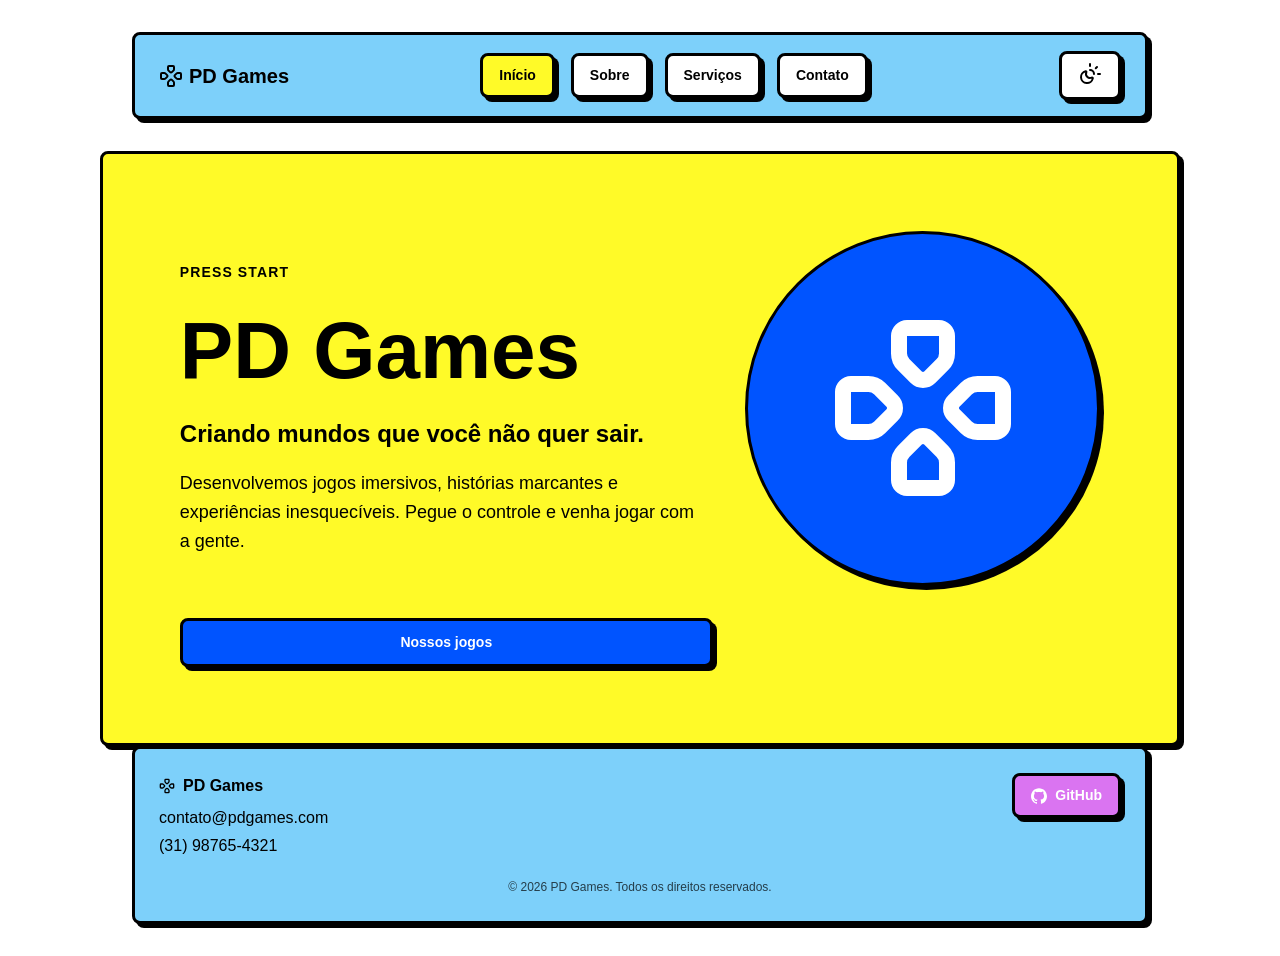
==== commit c90f188c: "fix: fixes incorrectly resolved conflicts" ====
--- a/index.html
+++ b/index.html
@@ -1,46 +1,42 @@
 <!doctype html>
 <html lang="pt-BR">
-<head>
-  <meta charset="UTF-8">
-  <meta name="viewport" content="width=device-width, initial-scale=1.0">
-  <title>PD Games — Início</title>
-  <link rel="stylesheet" href="css/style.css">
-</head>
-<body>
-  <header class="navbar card">
-    <a href="index.html" class="logo">
-      <svg xmlns="http://www.w3.org/2000/svg" width="24" height="24" viewBox="0 0 24 24" fill="none" stroke="currentColor" stroke-width="2" stroke-linecap="round" stroke-linejoin="round" class="lucide lucide-gamepad-directional-icon lucide-gamepad-directional"><title>PD Games Logo</title><path d="M11.146 15.854a1.207 1.207 0 0 1 1.708 0l1.56 1.56A2 2 0 0 1 15 18.828V21a1 1 0 0 1-1 1h-4a1 1 0 0 1-1-1v-2.172a2 2 0 0 1 .586-1.414z"/><path d="M18.828 15a2 2 0 0 1-1.414-.586l-1.56-1.56a1.207 1.207 0 0 1 0-1.708l1.56-1.56A2 2 0 0 1 18.828 9H21a1 1 0 0 1 1 1v4a1 1 0 0 1-1 1z"/><path d="M6.586 14.414A2 2 0 0 1 5.172 15H3a1 1 0 0 1-1-1v-4a1 1 0 0 1 1-1h2.172a2 2 0 0 1 1.414.586l1.56 1.56a1.207 1.207 0 0 1 0 1.708z"/><path d="M9 3a1 1 0 0 1 1-1h4a1 1 0 0 1 1 1v2.172a2 2 0 0 1-.586 1.414l-1.56 1.56a1.207 1.207 0 0 1-1.708 0l-1.56-1.56A2 2 0 0 1 9 5.172z"/></svg>
+  <head>
+    <meta charset="UTF-8" />
+    <meta name="viewport" content="width=device-width, initial-scale=1.0" />
+    <title>PD Games — Início</title>
+    <link rel="stylesheet" href="css/style.css" />
+  </head>
+  <body>
+    <header class="navbar card">
+      <a href="index.html" class="logo">
+        <svg
+          xmlns="http://www.w3.org/2000/svg"
+          width="24"
+          height="24"
+          viewBox="0 0 24 24"
+          fill="none"
+          stroke="currentColor"
+          stroke-width="2"
+          stroke-linecap="round"
+          stroke-linejoin="round"
+          class="lucide lucide-gamepad-directional-icon lucide-gamepad-directional"
+        >
+          <title>PD Games Logo</title>
+          <path
+            d="M11.146 15.854a1.207 1.207 0 0 1 1.708 0l1.56 1.56A2 2 0 0 1 15 18.828V21a1 1 0 0 1-1 1h-4a1 1 0 0 1-1-1v-2.172a2 2 0 0 1 .586-1.414z"
+          />
+          <path
+            d="M18.828 15a2 2 0 0 1-1.414-.586l-1.56-1.56a1.207 1.207 0 0 1 0-1.708l1.56-1.56A2 2 0 0 1 18.828 9H21a1 1 0 0 1 1 1v4a1 1 0 0 1-1 1z"
+          />
+          <path
+            d="M6.586 14.414A2 2 0 0 1 5.172 15H3a1 1 0 0 1-1-1v-4a1 1 0 0 1 1-1h2.172a2 2 0 0 1 1.414.586l1.56 1.56a1.207 1.207 0 0 1 0 1.708z"
+          />
+          <path
+            d="M9 3a1 1 0 0 1 1-1h4a1 1 0 0 1 1 1v2.172a2 2 0 0 1-.586 1.414l-1.56 1.56a1.207 1.207 0 0 1-1.708 0l-1.56-1.56A2 2 0 0 1 9 5.172z"
+          />
+        </svg>
 
-      PD Games      
-    </a>
-
-    <nav>
-      <ul>
-        <li><a class="button active" href="./index.html">Início</a></li>
-        <li><a class="button" href="./sobre.html">Sobre</a></li>
-        <li><a class="button" href="./servicos.html">Serviços</a></li>
-        <li><a class="button" href="./contato.html">Contato</a></li>
-      </ul>
-    </nav>
-
-    <button type="button" class="button theme-toggle" aria-pressed="false" aria-label="Ativar tema escuro">
-      <svg xmlns="http://www.w3.org/2000/svg" width="24" height="24" viewBox="0 0 24 24" fill="none" stroke="currentColor" stroke-width="2" stroke-linecap="round" stroke-linejoin="round" class="lucide lucide-sun-moon-icon lucide-sun-moon"><path d="M12 2v2"/><title>Alterar tema</title><path d="M14.837 16.385a6 6 0 1 1-7.223-7.222c.624-.147.97.66.715 1.248a4 4 0 0 0 5.26 5.259c.589-.255 1.396.09 1.248.715"/><path d="M16 12a4 4 0 0 0-4-4"/><path d="m19 5-1.256 1.256"/><path d="M20 12h2"/></svg>
-    </button>
-  </header>
-
-  <main></main>
-
-  <footer class="footer card">
-    <address class="footer-info">
-      <p class="footer-logo"><svg xmlns="http://www.w3.org/2000/svg" width="16" height="16" viewBox="0 0 24 24" fill="none" stroke="currentColor" stroke-width="2" stroke-linecap="round" stroke-linejoin="round" class="lucide lucide-gamepad-directional-icon lucide-gamepad-directional"><title>PD Games Logo</title><path d="M11.146 15.854a1.207 1.207 0 0 1 1.708 0l1.56 1.56A2 2 0 0 1 15 18.828V21a1 1 0 0 1-1 1h-4a1 1 0 0 1-1-1v-2.172a2 2 0 0 1 .586-1.414z"/><path d="M18.828 15a2 2 0 0 1-1.414-.586l-1.56-1.56a1.207 1.207 0 0 1 0-1.708l1.56-1.56A2 2 0 0 1 18.828 9H21a1 1 0 0 1 1 1v4a1 1 0 0 1-1 1z"/><path d="M6.586 14.414A2 2 0 0 1 5.172 15H3a1 1 0 0 1-1-1v-4a1 1 0 0 1 1-1h2.172a2 2 0 0 1 1.414.586l1.56 1.56a1.207 1.207 0 0 1 0 1.708z"/><path d="M9 3a1 1 0 0 1 1-1h4a1 1 0 0 1 1 1v2.172a2 2 0 0 1-.586 1.414l-1.56 1.56a1.207 1.207 0 0 1-1.708 0l-1.56-1.56A2 2 0 0 1 9 5.172z"/></svg> PD Games</p>
-      <a href="mailto:contato@pdgames.com">contato@pdgames.com</a>
-      <a href="tel:+5531987654321">(31) 98765-4321</a>
-    </address>
-
-    <nav class="footer-social">
-      <a class="button" href="https://github.com/adrianoaraujods/html-atividade-2/" aria-label="GitHub" target="_blank">
-        <svg role="img" viewBox="0 0 24 24" xmlns="http://www.w3.org/2000/svg" width="16" height="16" fill="currentColor"><title>GitHub</title><path d="M12 .297c-6.63 0-12 5.373-12 12 0 5.303 3.438 9.8 8.205 11.385.6.113.82-.258.82-.577 0-.285-.01-1.04-.015-2.04-3.338.724-4.042-1.61-4.042-1.61C4.422 18.07 3.633 17.7 3.633 17.7c-1.087-.744.084-.729.084-.729 1.205.084 1.838 1.236 1.838 1.236 1.07 1.835 2.809 1.305 3.495.998.108-.776.417-1.305.76-1.605-2.665-.3-5.466-1.332-5.466-5.93 0-1.31.465-2.38 1.235-3.22-.135-.303-.54-1.523.105-3.176 0 0 1.005-.322 3.3 1.23.96-.267 1.98-.399 3-.405 1.02.006 2.04.138 3 .405 2.28-1.552 3.285-1.23 3.285-1.23.645 1.653.24 2.873.12 3.176.765.84 1.23 1.91 1.23 3.22 0 4.61-2.805 5.625-5.475 5.92.42.36.81 1.096.81 2.22 0 1.606-.015 2.896-.015 3.286 0 .315.21.69.825.57C20.565 22.092 24 17.592 24 12.297c0-6.627-5.373-12-12-12"/></svg>
-        GitHub
+        PD Games
       </a>
 
       <nav>
@@ -51,6 +47,35 @@
           <li><a class="button" href="./contato.html">Contato</a></li>
         </ul>
       </nav>
+
+      <button
+        type="button"
+        class="button theme-toggle"
+        aria-pressed="false"
+        aria-label="Ativar tema escuro"
+      >
+        <svg
+          xmlns="http://www.w3.org/2000/svg"
+          width="24"
+          height="24"
+          viewBox="0 0 24 24"
+          fill="none"
+          stroke="currentColor"
+          stroke-width="2"
+          stroke-linecap="round"
+          stroke-linejoin="round"
+          class="lucide lucide-sun-moon-icon lucide-sun-moon"
+        >
+          <path d="M12 2v2" />
+          <title>Alterar tema</title>
+          <path
+            d="M14.837 16.385a6 6 0 1 1-7.223-7.222c.624-.147.97.66.715 1.248a4 4 0 0 0 5.26 5.259c.589-.255 1.396.09 1.248.715"
+          />
+          <path d="M16 12a4 4 0 0 0-4-4" />
+          <path d="m19 5-1.256 1.256" />
+          <path d="M20 12h2" />
+        </svg>
+      </button>
     </header>
 
     <main class="home">
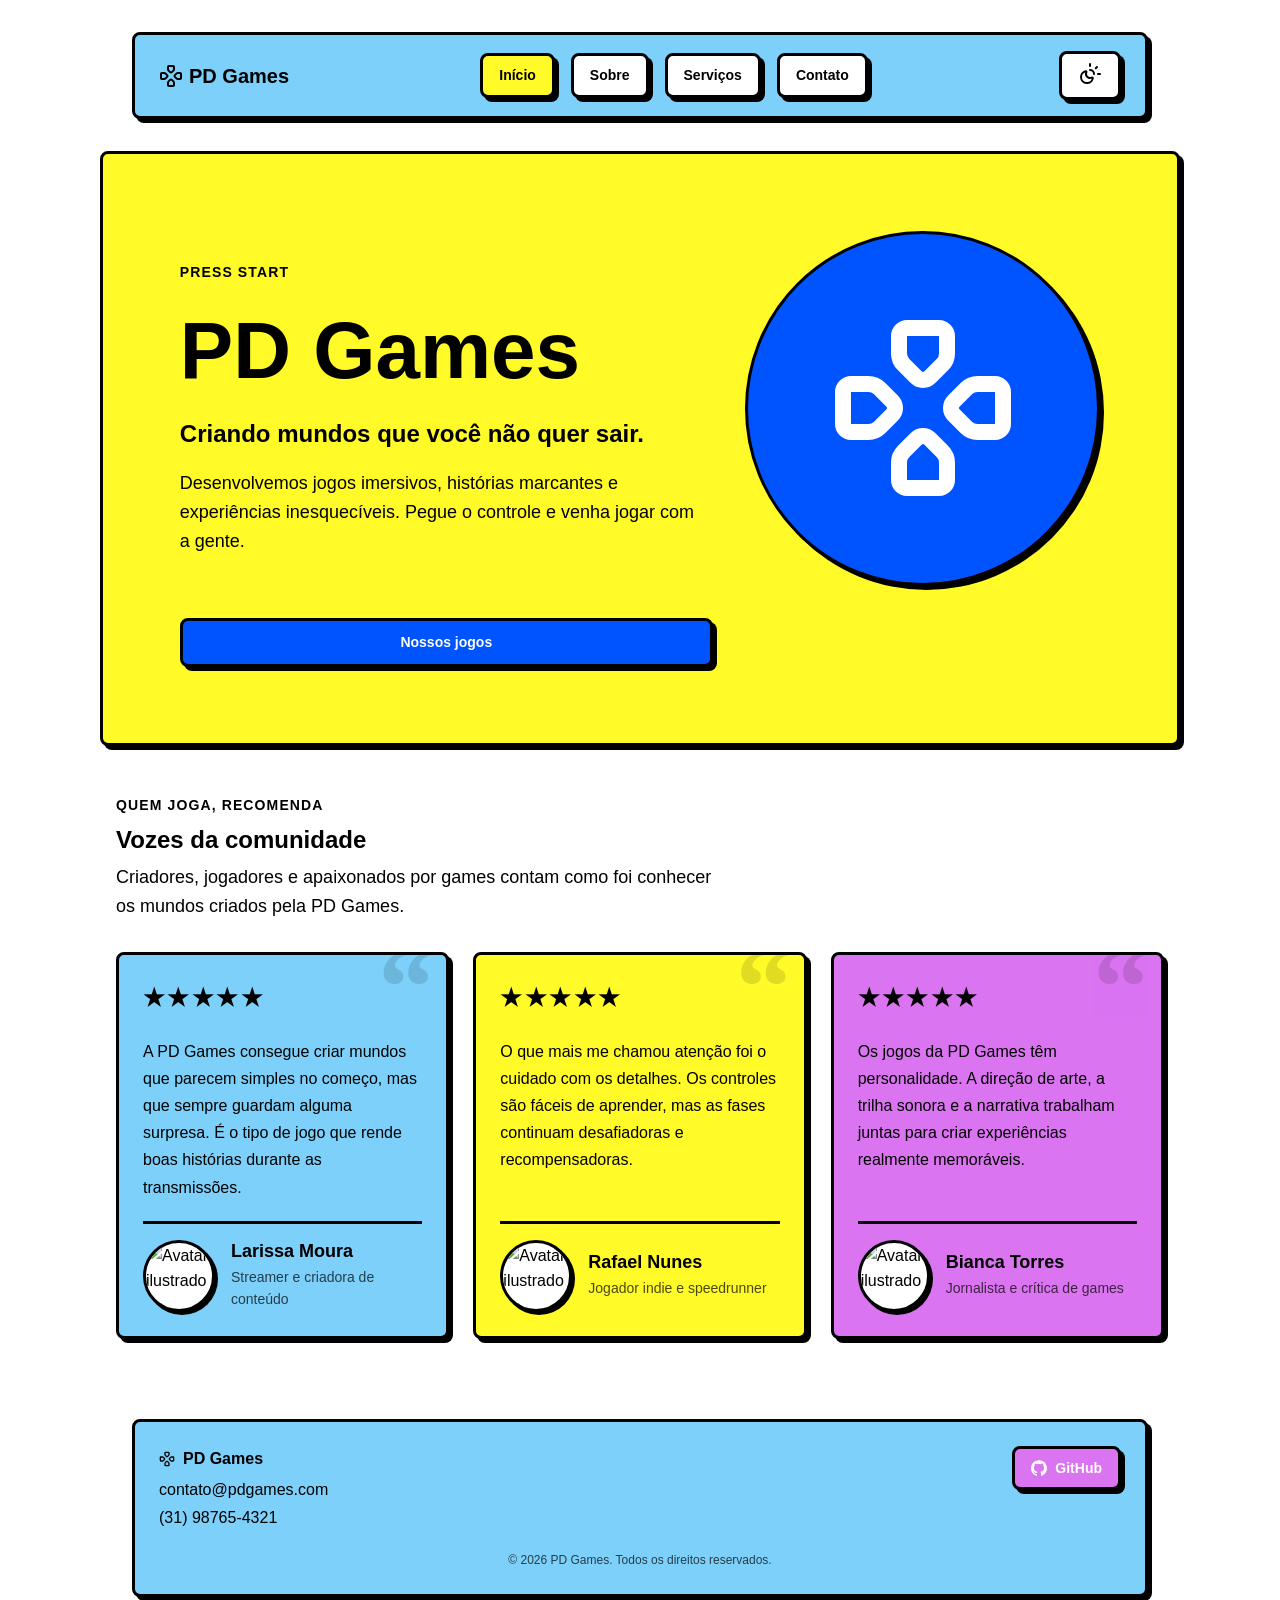
==== commit 25589eb1: "Merge branch 'development' into feat/depoimentos" ====
--- a/index.html
+++ b/index.html
@@ -47,7 +47,7 @@
           <li><a class="button" href="./contato.html">Contato</a></li>
         </ul>
       </nav>
-
+      
       <button
         type="button"
         class="button theme-toggle"
@@ -78,7 +78,7 @@
       </button>
     </header>
 
-    <main class="home">
+    <main>
       <section class="hero">
         <div class="hero-content">
           <p class="hero-eyebrow">PRESS START</p>
@@ -126,6 +126,126 @@
 
         <div class="botao-hero">
           <a href="servicos.html" class="button">Nossos jogos </a>
+        </div>
+      </section>
+      
+      <section class="home-depoimentos">
+        <div class="section-heading">
+          <p class="section-label">Quem joga, recomenda</p>
+
+          <h2 id="depoimentos-titulo">Vozes da comunidade</h2>
+
+          <p>
+            Criadores, jogadores e apaixonados por games contam como foi
+            conhecer os mundos criados pela PD Games.
+          </p>
+        </div>
+
+        <div class="depoimentos-cards">
+          <article class="card depoimento-card">
+            <p
+              class="depoimento-estrelas"
+              aria-label="Avaliação: cinco de cinco estrelas"
+            >
+              ★★★★★
+            </p>
+
+            <blockquote class="depoimento-texto">
+              <p>
+                A PD Games consegue criar mundos que parecem simples no começo,
+                mas que sempre guardam alguma surpresa. É o tipo de jogo que
+                rende boas histórias durante as transmissões.
+              </p>
+            </blockquote>
+
+            <div class="depoimento-pessoa">
+              <figure class="depoimento-avatar">
+                <img
+                  src="https://api.dicebear.com/10.x/avataaars/svg?eyesVariant=winkWacky&facialHairVariant=&mouthVariant=default,grimace,smile,tongue,twinkle&seed=vlirhj84"
+                  alt="Avatar ilustrado de Larissa Moura"
+                  class="depoimentos-img"
+                  width="80"
+                  height="80"
+                  loading="lazy"
+                />
+              </figure>
+
+              <div>
+                <h3 class="card-title">Larissa Moura</h3>
+                <p class="card-subtitle">Streamer e criadora de conteúdo</p>
+              </div>
+            </div>
+          </article>
+
+          <article class="card depoimento-card">
+            <p
+              class="depoimento-estrelas"
+              aria-label="Avaliação: cinco de cinco estrelas"
+            >
+              ★★★★★
+            </p>
+
+            <blockquote class="depoimento-texto">
+              <p>
+                O que mais me chamou atenção foi o cuidado com os detalhes. Os
+                controles são fáceis de aprender, mas as fases continuam
+                desafiadoras e recompensadoras.
+              </p>
+            </blockquote>
+
+            <div class="depoimento-pessoa">
+              <figure class="depoimento-avatar">
+                <img
+                  src="https://api.dicebear.com/10.x/avataaars/svg?eyesVariant=hearts,squint,surprised,winkWacky&mouthVariant=default,grimace,smile,tongue,twinkle&seed=2rqc9fbg"
+                  alt="Avatar ilustrado de Rafael Nunes"
+                  class="depoimentos-img"
+                  width="80"
+                  height="80"
+                  loading="lazy"
+                />
+              </figure>
+
+              <div>
+                <h3 class="card-title">Rafael Nunes</h3>
+                <p class="card-subtitle">Jogador indie e speedrunner</p>
+              </div>
+            </div>
+          </article>
+
+          <article class="card depoimento-card">
+            <p
+              class="depoimento-estrelas"
+              aria-label="Avaliação: cinco de cinco estrelas"
+            >
+              ★★★★★
+            </p>
+
+            <blockquote class="depoimento-texto">
+              <p>
+                Os jogos da PD Games têm personalidade. A direção de arte, a
+                trilha sonora e a narrativa trabalham juntas para criar
+                experiências realmente memoráveis.
+              </p>
+            </blockquote>
+
+            <div class="depoimento-pessoa">
+              <figure class="depoimento-avatar">
+                <img
+                  src="https://api.dicebear.com/10.x/avataaars/svg?eyesVariant=winkWacky&facialHairVariant=&mouthVariant=default,grimace,smile,tongue,twinkle&seed=Bianca%20Torres"
+                  alt="Avatar ilustrado de Bianca Torres"
+                  class="depoimentos-img"
+                  width="80"
+                  height="80"
+                  loading="lazy"
+                />
+              </figure>
+
+              <div>
+                <h3 class="card-title">Bianca Torres</h3>
+                <p class="card-subtitle">Jornalista e crítica de games</p>
+              </div>
+            </div>
+          </article>
         </div>
       </section>
     </main>
--- a/css/style.css
+++ b/css/style.css
@@ -188,10 +188,10 @@
 
 /* === header === */
 
-.navbar {
-	position: sticky;
-	top: 0;
-	z-index: 10;
+header {
+  position: sticky;
+  top: 0;
+  z-index: 10;
 }
 
 .navbar {
@@ -402,6 +402,132 @@
 
 /* === home-depoimentos === */
 
+.home-depoimentos {
+  padding: 3rem 1rem 5rem;
+}
+
+.home-depoimentos .section-heading > p:last-child {
+  max-width: 60ch;
+  font-size: 1.125rem;
+}
+
+.depoimentos-cards {
+  display: grid;
+  grid-template-columns: repeat(3, minmax(0, 1fr));
+  gap: 1.5rem;
+  align-items: stretch;
+}
+
+.depoimento-card {
+  position: relative;
+  min-width: 0;
+  height: 100%;
+  padding: 1.5rem;
+  overflow: hidden;
+  transition:
+    transform 0.2s,
+    box-shadow 0.2s;
+}
+
+.depoimento-card::before {
+  content: "“";
+  position: absolute;
+  top: -1.5rem;
+  right: 0.75rem;
+  font-size: 7rem;
+  font-family: Georgia, serif;
+  font-weight: 700;
+  line-height: 1;
+  opacity: 0.12;
+  pointer-events: none;
+}
+
+.depoimento-card:nth-child(1) {
+  background-color: var(--card);
+}
+
+.depoimento-card:nth-child(2) {
+  background-color: var(--secondary);
+}
+
+.depoimento-card:nth-child(3) {
+  background-color: var(--accent);
+}
+
+.depoimento-card:hover {
+  transform: translateY(-5px);
+  box-shadow: 6px 9px 0 var(--fg);
+}
+
+.depoimento-estrelas {
+  position: relative;
+  z-index: 1;
+  width: fit-content;
+  font-size: 1.5rem;
+  font-weight: 700;
+  letter-spacing: 0.15rem;
+}
+
+.depoimento-texto {
+  position: relative;
+  z-index: 1;
+  flex: 1;
+  font-size: 1rem;
+  line-height: 1.7;
+}
+
+.depoimento-pessoa {
+  position: relative;
+  z-index: 1;
+  display: flex;
+  align-items: center;
+  gap: 1rem;
+  margin-top: auto;
+  padding-top: 1rem;
+  border-top: 3px solid var(--fg);
+}
+
+.depoimento-avatar {
+  flex: 0 0 auto;
+  margin: 0;
+}
+
+.depoimentos-img {
+  display: block;
+  width: 4.5rem;
+  height: 4.5rem;
+  max-width: none;
+  object-fit: cover;
+  border: 3px solid var(--fg);
+  border-radius: 50%;
+  background-color: var(--bg);
+  box-shadow: 3px 3px 0 var(--fg);
+}
+
+.depoimento-pessoa .card-title {
+  margin-bottom: 0.2rem;
+}
+
+@media (max-width: 820px) {
+  .depoimentos-cards {
+    grid-template-columns: 1fr;
+  }
+
+  .depoimento-card {
+    min-height: auto;
+  }
+}
+
+@media (prefers-reduced-motion: reduce) {
+  .depoimento-card {
+    transition: none;
+  }
+
+  .depoimento-card:hover {
+    transform: none;
+  }
+}
+
 /* === sobre === */
 
 a.button:hover {
@@ -607,51 +733,51 @@
 /* === servicos === */
 
 .servicos {
-	display: flex;
-	flex-direction: column;
-	gap: 4rem;
-	padding: 3rem 1rem 5rem;
+  display: flex;
+  flex-direction: column;
+  gap: 4rem;
+  padding: 3rem 1rem 5rem;
 }
 
 .servicos-apresentacao {
-	display: grid;
-	grid-template-columns: minmax(0, 1fr) auto;
-	align-items: center;
-	gap: 3rem;
+  display: grid;
+  grid-template-columns: minmax(0, 1fr) auto;
+  align-items: center;
+  gap: 3rem;
 }
 
 .servicos-apresentacao-conteudo {
-	display: flex;
-	flex-direction: column;
-	gap: 1rem;
+  display: flex;
+  flex-direction: column;
+  gap: 1rem;
 }
 
 .servicos-apresentacao-conteudo > p:last-child {
-	max-width: 65ch;
-	font-size: 1.125rem;
+  max-width: 65ch;
+  font-size: 1.125rem;
 }
 
 .logo-grande {
-	display: grid;
-	place-items: center;
-	justify-self: end;
-	margin: 0;
+  display: grid;
+  place-items: center;
+  justify-self: end;
+  margin: 0;
 }
 
 .logo-grande svg {
-	display: block;
-	width: clamp(9rem, 15vw, 14rem);
-	height: auto;
+  display: block;
+  width: clamp(9rem, 15vw, 14rem);
+  height: auto;
 }
 
 .servicos-apresentacao > p:last-child {
-	max-width: 65ch;
-	font-size: 1.125rem;
+  max-width: 65ch;
+  font-size: 1.125rem;
 }
 
 .servicos-texto-apresentacao {
-	display: flex;
-	justify-content: space-around;
+  display: flex;
+  justify-content: space-around;
 }
 
 .servicos-texto-apresentacao p {
@@ -659,62 +785,62 @@
 }
 
 .servicos-jogos > h2 {
-	margin-bottom: 1.5rem;
+  margin-bottom: 1.5rem;
 }
 
 .jogos-lista {
-	display: grid;
-	grid-template-columns: repeat(2, 1fr);
-	gap: 2rem;
+  display: grid;
+  grid-template-columns: repeat(2, 1fr);
+  gap: 2rem;
 }
 
 .jogo-card {
-	overflow: hidden;
+  overflow: hidden;
 }
 
 .jogo-card figure {
-	overflow: hidden;
-	border: 3px solid var(--fg);
-	border-radius: var(--radius);
+  overflow: hidden;
+  border: 3px solid var(--fg);
+  border-radius: var(--radius);
 }
 
 .jogo-card img {
-	display: block;
-	width: 100%;
-	aspect-ratio: 16 / 9;
-	object-fit: cover;
-	transition: transform 0.2s;
+  display: block;
+  width: 100%;
+  aspect-ratio: 16 / 9;
+  object-fit: cover;
+  transition: transform 0.2s;
 }
 
 .jogo-card:hover img {
-	transform: scale(1.05);
+  transform: scale(1.05);
 }
 
 .jogo-card .card-subtitle {
-	color: var(--primary);
-	font-weight: 700;
-	opacity: 1;
+  color: var(--primary);
+  font-weight: 700;
+  opacity: 1;
 }
 
 .jogo-card .card-title {
-	font-size: 1.5rem;
+  font-size: 1.5rem;
 }
 
 .servicos-areas > h2 {
-	margin-bottom: 1.5rem;
+  margin-bottom: 1.5rem;
 }
 
 .servicos-lista {
-	display: grid;
-	grid-template-columns: repeat(2, 1fr);
-	gap: 1.5rem;
+  display: grid;
+  grid-template-columns: repeat(2, 1fr);
+  gap: 1.5rem;
 }
 
 .servicos-compromisso,
 .aviso-ficticio {
-	border: 3px solid var(--fg);
-	border-radius: var(--radius);
-	padding: 2rem;
+  border: 3px solid var(--fg);
+  border-radius: var(--radius);
+  padding: 2rem;
 }
 
 .servicos-compromisso {
@@ -724,19 +850,19 @@
 }
 
 .servicos-compromisso h2 {
-	margin-bottom: 1rem;
+  margin-bottom: 1rem;
 }
 
 @media (max-width: 768px) {
-	.servicos {
-		gap: 3rem;
-		padding-top: 1.5rem;
-	}
-
-	.jogos-lista,
-	.servicos-lista {
-		grid-template-columns: 1fr;
-	}
+  .servicos {
+    gap: 3rem;
+    padding-top: 1.5rem;
+  }
+
+  .jogos-lista,
+  .servicos-lista {
+    grid-template-columns: 1fr;
+  }
 }
 
 /* === contato === */
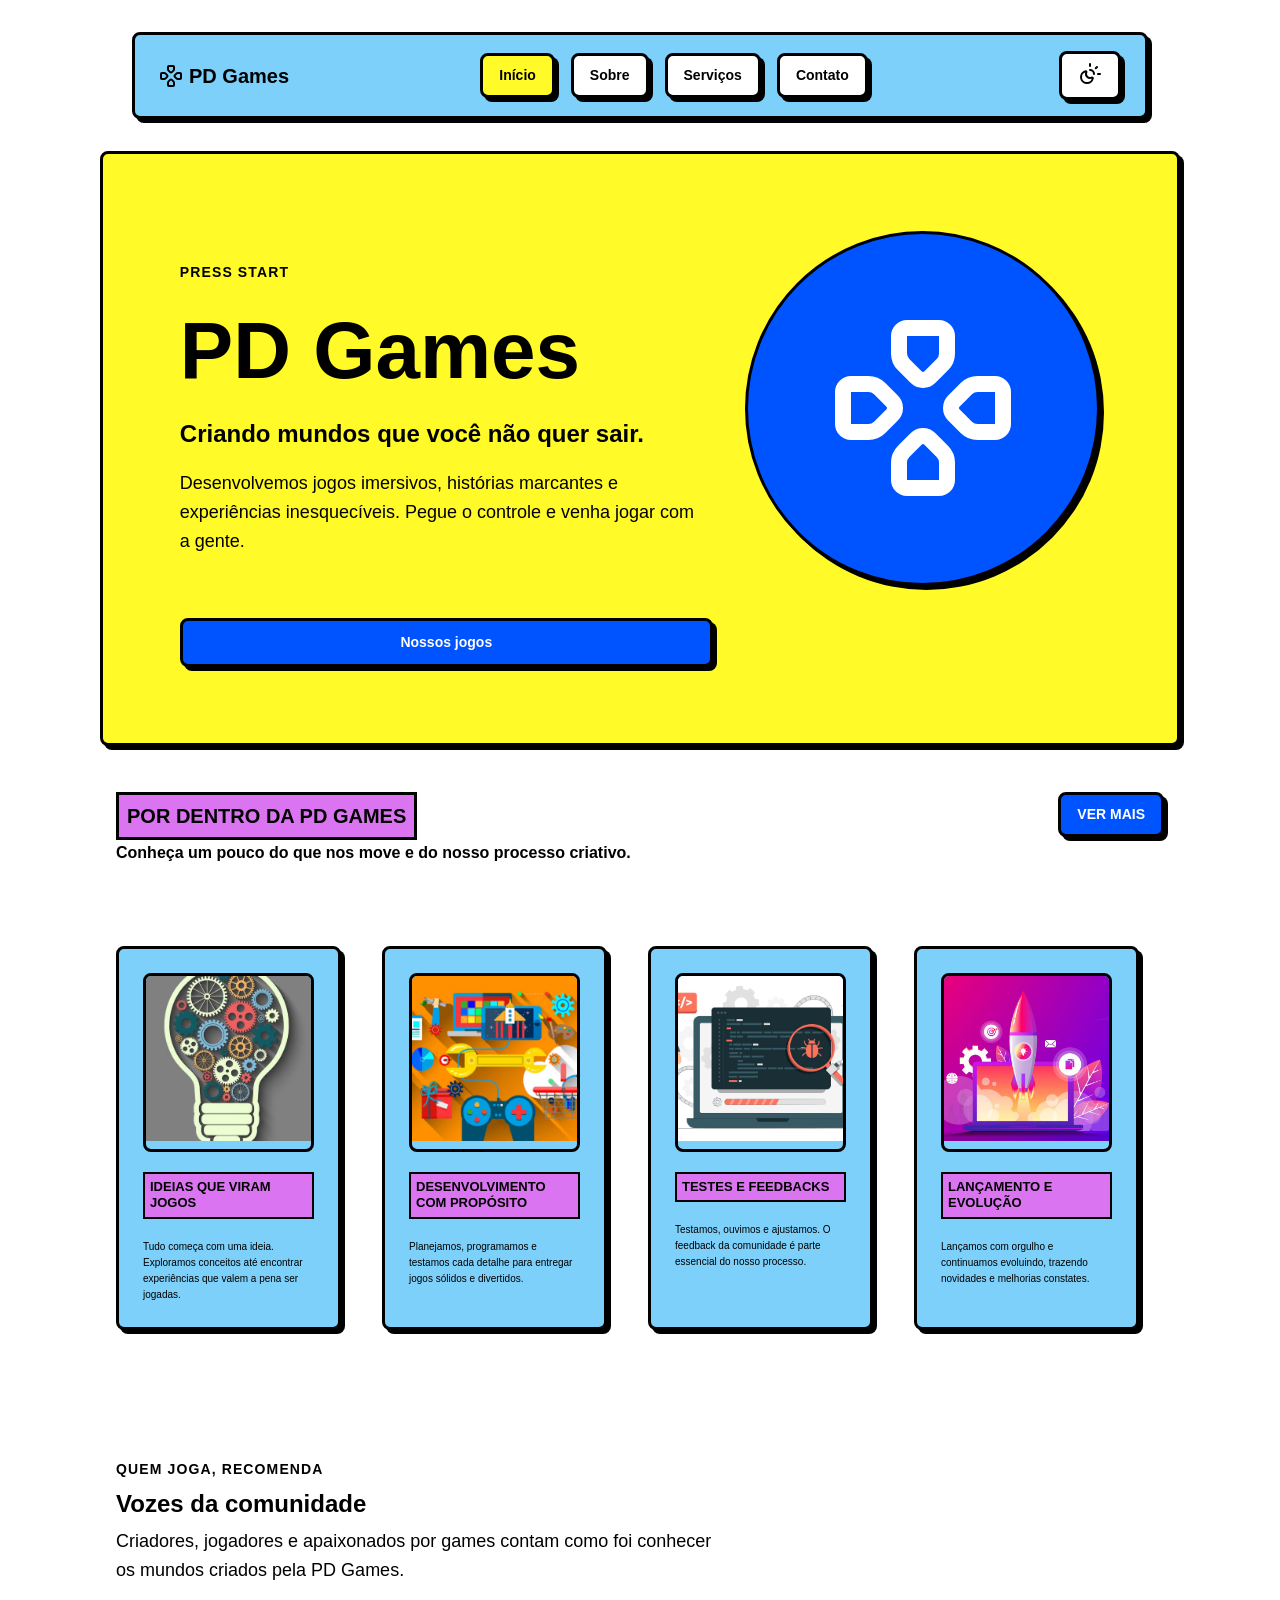
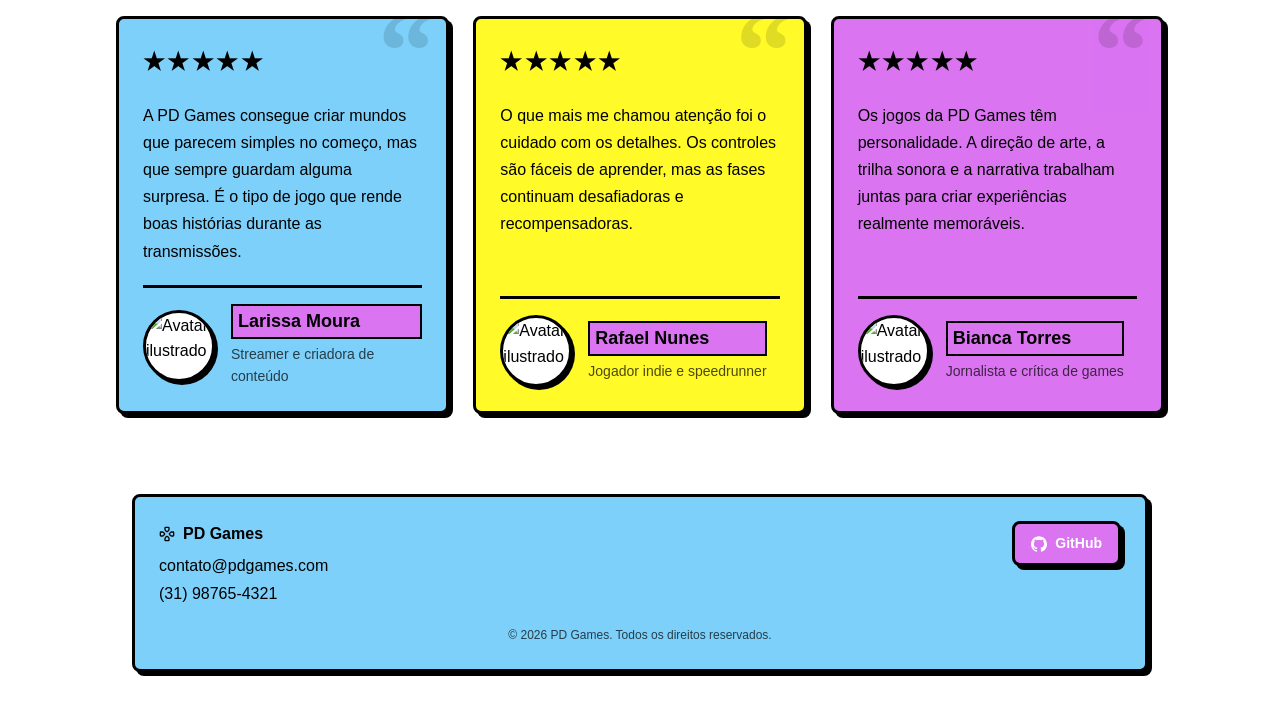
==== commit 9d9a07d4: "feat/home-galeria #5" ====
--- a/index.html
+++ b/index.html
@@ -1,319 +1,285 @@
 <!doctype html>
 <html lang="pt-BR">
-  <head>
-    <meta charset="UTF-8" />
-    <meta name="viewport" content="width=device-width, initial-scale=1.0" />
-    <title>PD Games — Início</title>
-    <link rel="stylesheet" href="css/style.css" />
-  </head>
-  <body>
-    <header class="navbar card">
-      <a href="index.html" class="logo">
-        <svg
-          xmlns="http://www.w3.org/2000/svg"
-          width="24"
-          height="24"
-          viewBox="0 0 24 24"
-          fill="none"
-          stroke="currentColor"
-          stroke-width="2"
-          stroke-linecap="round"
-          stroke-linejoin="round"
-          class="lucide lucide-gamepad-directional-icon lucide-gamepad-directional"
-        >
+
+<head>
+  <meta charset="UTF-8" />
+  <meta name="viewport" content="width=device-width, initial-scale=1.0" />
+  <title>PD Games — Início</title>
+  <link rel="stylesheet" href="css/style.css" />
+</head>
+
+<body>
+  <header class="navbar card">
+    <a href="index.html" class="logo">
+      <svg xmlns="http://www.w3.org/2000/svg" width="24" height="24" viewBox="0 0 24 24" fill="none"
+        stroke="currentColor" stroke-width="2" stroke-linecap="round" stroke-linejoin="round"
+        class="lucide lucide-gamepad-directional-icon lucide-gamepad-directional">
+        <title>PD Games Logo</title>
+        <path
+          d="M11.146 15.854a1.207 1.207 0 0 1 1.708 0l1.56 1.56A2 2 0 0 1 15 18.828V21a1 1 0 0 1-1 1h-4a1 1 0 0 1-1-1v-2.172a2 2 0 0 1 .586-1.414z" />
+        <path
+          d="M18.828 15a2 2 0 0 1-1.414-.586l-1.56-1.56a1.207 1.207 0 0 1 0-1.708l1.56-1.56A2 2 0 0 1 18.828 9H21a1 1 0 0 1 1 1v4a1 1 0 0 1-1 1z" />
+        <path
+          d="M6.586 14.414A2 2 0 0 1 5.172 15H3a1 1 0 0 1-1-1v-4a1 1 0 0 1 1-1h2.172a2 2 0 0 1 1.414.586l1.56 1.56a1.207 1.207 0 0 1 0 1.708z" />
+        <path
+          d="M9 3a1 1 0 0 1 1-1h4a1 1 0 0 1 1 1v2.172a2 2 0 0 1-.586 1.414l-1.56 1.56a1.207 1.207 0 0 1-1.708 0l-1.56-1.56A2 2 0 0 1 9 5.172z" />
+      </svg>
+
+      PD Games
+    </a>
+
+    <nav>
+      <ul>
+        <li><a class="button active" href="./index.html">Início</a></li>
+        <li><a class="button" href="./sobre.html">Sobre</a></li>
+        <li><a class="button" href="./servicos.html">Serviços</a></li>
+        <li><a class="button" href="./contato.html">Contato</a></li>
+      </ul>
+    </nav>
+
+    <button type="button" class="button theme-toggle" aria-pressed="false" aria-label="Ativar tema escuro">
+      <svg xmlns="http://www.w3.org/2000/svg" width="24" height="24" viewBox="0 0 24 24" fill="none"
+        stroke="currentColor" stroke-width="2" stroke-linecap="round" stroke-linejoin="round"
+        class="lucide lucide-sun-moon-icon lucide-sun-moon">
+        <path d="M12 2v2" />
+        <title>Alterar tema</title>
+        <path
+          d="M14.837 16.385a6 6 0 1 1-7.223-7.222c.624-.147.97.66.715 1.248a4 4 0 0 0 5.26 5.259c.589-.255 1.396.09 1.248.715" />
+        <path d="M16 12a4 4 0 0 0-4-4" />
+        <path d="m19 5-1.256 1.256" />
+        <path d="M20 12h2" />
+      </svg>
+    </button>
+  </header>
+
+  <main>
+    <section class="hero">
+      <div class="hero-content">
+        <p class="hero-eyebrow">PRESS START</p>
+
+        <h1 id="titulo-home">PD Games</h1>
+        <h2 id="subtitulo-home">Criando mundos que você não quer sair.</h2>
+        <p class="hero-description">
+          Desenvolvemos jogos imersivos, histórias marcantes e experiências
+          inesquecíveis. Pegue o controle e venha jogar com a gente.
+        </p>
+      </div>
+
+      <div class="hero-visual" aria-hidden="true">
+        <figure class="logo-hero">
+          <svg xmlns="http://www.w3.org/2000/svg" viewBox="0 0 24 24" fill="none" stroke="currentColor" stroke-width="2"
+            stroke-linecap="round" stroke-linejoin="round" aria-labelledby="titulo-logo-servicos">
+            <title id="titulo-logo-servicos">Logotipo da PD Games</title>
+
+            <path
+              d="M11.146 15.854a1.207 1.207 0 0 1 1.708 0l1.56 1.56A2 2 0 0 1 15 18.828V21a1 1 0 0 1-1 1h-4a1 1 0 0 1-1-1v-2.172a2 2 0 0 1 .586-1.414z" />
+
+            <path
+              d="M18.828 15a2 2 0 0 1-1.414-.586l-1.56-1.56a1.207 1.207 0 0 1 0-1.708l1.56-1.56A2 2 0 0 1 18.828 9H21a1 1 0 0 1 1 1v4a1 1 0 0 1-1 1z" />
+
+            <path
+              d="M6.586 14.414A2 2 0 0 1 5.172 15H3a1 1 0 0 1-1-1v-4a1 1 0 0 1 1-1h2.172a2 2 0 0 1 1.414.586l1.56 1.56a1.207 1.207 0 0 1 0 1.708z" />
+
+            <path
+              d="M9 3a1 1 0 0 1 1-1h4a1 1 0 0 1 1 1v2.172a2 2 0 0 1-.586 1.414l-1.56 1.56a1.207 1.207 0 0 1-1.708 0l-1.56-1.56A2 2 0 0 1 9 5.172z" />
+          </svg>
+        </figure>
+      </div>
+
+      <div class="botao-hero">
+        <a href="servicos.html" class="button">Nossos jogos </a>
+      </div>
+    </section>
+
+    <section class="home-galeria">
+      <div class="galeria-header">
+        <div class="">
+          <div class="galeria-titulo">
+            <h3>POR DENTRO DA PD GAMES</h3>
+          </div>
+          <p><b>Conheça um pouco do que nos move e do nosso processo criativo.</b></p>
+        </div>
+        <div>
+          <a href="./sobre.html" class="button">VER MAIS</a>
+        </div>
+      </div>
+      <div class="galeria-cards">
+        <article class="card galeria-card">
+          <figure>
+            <img src="./img/galeria/ideia.jpg" alt="ideia">
+          </figure>
+          <div class="card-title">
+            <h3>IDEIAS QUE VIRAM JOGOS</h3>
+          </div>
+          <p>Tudo começa com uma ideia. Exploramos conceitos até encontrar experiências que valem a pena ser jogadas.</p>
+        </article>
+        <article class="card galeria-card">
+          <figure>
+            <img src="./img/galeria/desenvolvimento.jpg" alt="ideia">
+          </figure>
+          <div class="card-title">
+            <h3>DESENVOLVIMENTO COM PROPÓSITO</h3>
+          </div>
+          <p>Planejamos, programamos e testamos cada detalhe para entregar jogos sólidos e divertidos.</p>
+        </article>
+        <article class="card galeria-card">
+          <figure>
+            <img src="./img/galeria/testes.jpg" alt="ideia">
+          </figure>
+          <div class="card-title">
+            <h3>TESTES E FEEDBACKS</h3>
+          </div>
+          <p>Testamos, ouvimos e ajustamos. O feedback da comunidade é parte essencial do nosso processo.</p>
+        </article>
+        <article class="card galeria-card">
+          <figure>
+            <img src="./img/galeria/lancamento.jpg" alt="ideia">
+          </figure>
+          <div class="card-title">
+            <h3>LANÇAMENTO E EVOLUÇÃO</h3>
+          </div>
+          <p>Lançamos com orgulho e continuamos evoluindo, trazendo novidades e melhorias constates.</p>
+        </article>
+      </div>
+    </section>
+
+    <section class="home-depoimentos">
+      <div class="section-heading">
+        <p class="section-label">Quem joga, recomenda</p>
+
+        <h2 id="depoimentos-titulo">Vozes da comunidade</h2>
+
+        <p>
+          Criadores, jogadores e apaixonados por games contam como foi
+          conhecer os mundos criados pela PD Games.
+        </p>
+      </div>
+
+      <div class="depoimentos-cards">
+        <article class="card depoimento-card">
+          <p class="depoimento-estrelas" aria-label="Avaliação: cinco de cinco estrelas">
+            ★★★★★
+          </p>
+
+          <blockquote class="depoimento-texto">
+            <p>
+              A PD Games consegue criar mundos que parecem simples no começo,
+              mas que sempre guardam alguma surpresa. É o tipo de jogo que
+              rende boas histórias durante as transmissões.
+            </p>
+          </blockquote>
+
+          <div class="depoimento-pessoa">
+            <figure class="depoimento-avatar">
+              <img
+                src="https://api.dicebear.com/10.x/avataaars/svg?eyesVariant=winkWacky&facialHairVariant=&mouthVariant=default,grimace,smile,tongue,twinkle&seed=vlirhj84"
+                alt="Avatar ilustrado de Larissa Moura" class="depoimentos-img" width="80" height="80" loading="lazy" />
+            </figure>
+
+            <div>
+              <h3 class="card-title">Larissa Moura</h3>
+              <p class="card-subtitle">Streamer e criadora de conteúdo</p>
+            </div>
+          </div>
+        </article>
+
+        <article class="card depoimento-card">
+          <p class="depoimento-estrelas" aria-label="Avaliação: cinco de cinco estrelas">
+            ★★★★★
+          </p>
+
+          <blockquote class="depoimento-texto">
+            <p>
+              O que mais me chamou atenção foi o cuidado com os detalhes. Os
+              controles são fáceis de aprender, mas as fases continuam
+              desafiadoras e recompensadoras.
+            </p>
+          </blockquote>
+
+          <div class="depoimento-pessoa">
+            <figure class="depoimento-avatar">
+              <img
+                src="https://api.dicebear.com/10.x/avataaars/svg?eyesVariant=hearts,squint,surprised,winkWacky&mouthVariant=default,grimace,smile,tongue,twinkle&seed=2rqc9fbg"
+                alt="Avatar ilustrado de Rafael Nunes" class="depoimentos-img" width="80" height="80" loading="lazy" />
+            </figure>
+
+            <div>
+              <h3 class="card-title">Rafael Nunes</h3>
+              <p class="card-subtitle">Jogador indie e speedrunner</p>
+            </div>
+          </div>
+        </article>
+
+        <article class="card depoimento-card">
+          <p class="depoimento-estrelas" aria-label="Avaliação: cinco de cinco estrelas">
+            ★★★★★
+          </p>
+
+          <blockquote class="depoimento-texto">
+            <p>
+              Os jogos da PD Games têm personalidade. A direção de arte, a
+              trilha sonora e a narrativa trabalham juntas para criar
+              experiências realmente memoráveis.
+            </p>
+          </blockquote>
+
+          <div class="depoimento-pessoa">
+            <figure class="depoimento-avatar">
+              <img
+                src="https://api.dicebear.com/10.x/avataaars/svg?eyesVariant=winkWacky&facialHairVariant=&mouthVariant=default,grimace,smile,tongue,twinkle&seed=Bianca%20Torres"
+                alt="Avatar ilustrado de Bianca Torres" class="depoimentos-img" width="80" height="80" loading="lazy" />
+            </figure>
+
+            <div>
+              <h3 class="card-title">Bianca Torres</h3>
+              <p class="card-subtitle">Jornalista e crítica de games</p>
+            </div>
+          </div>
+        </article>
+      </div>
+    </section>
+  </main>
+
+  <footer class="footer card">
+    <address class="footer-info">
+      <p class="footer-logo">
+        <svg xmlns="http://www.w3.org/2000/svg" width="16" height="16" viewBox="0 0 24 24" fill="none"
+          stroke="currentColor" stroke-width="2" stroke-linecap="round" stroke-linejoin="round"
+          class="lucide lucide-gamepad-directional-icon lucide-gamepad-directional">
           <title>PD Games Logo</title>
           <path
-            d="M11.146 15.854a1.207 1.207 0 0 1 1.708 0l1.56 1.56A2 2 0 0 1 15 18.828V21a1 1 0 0 1-1 1h-4a1 1 0 0 1-1-1v-2.172a2 2 0 0 1 .586-1.414z"
-          />
-          <path
-            d="M18.828 15a2 2 0 0 1-1.414-.586l-1.56-1.56a1.207 1.207 0 0 1 0-1.708l1.56-1.56A2 2 0 0 1 18.828 9H21a1 1 0 0 1 1 1v4a1 1 0 0 1-1 1z"
-          />
-          <path
-            d="M6.586 14.414A2 2 0 0 1 5.172 15H3a1 1 0 0 1-1-1v-4a1 1 0 0 1 1-1h2.172a2 2 0 0 1 1.414.586l1.56 1.56a1.207 1.207 0 0 1 0 1.708z"
-          />
-          <path
-            d="M9 3a1 1 0 0 1 1-1h4a1 1 0 0 1 1 1v2.172a2 2 0 0 1-.586 1.414l-1.56 1.56a1.207 1.207 0 0 1-1.708 0l-1.56-1.56A2 2 0 0 1 9 5.172z"
-          />
+            d="M11.146 15.854a1.207 1.207 0 0 1 1.708 0l1.56 1.56A2 2 0 0 1 15 18.828V21a1 1 0 0 1-1 1h-4a1 1 0 0 1-1-1v-2.172a2 2 0 0 1 .586-1.414z" />
+          <path
+            d="M18.828 15a2 2 0 0 1-1.414-.586l-1.56-1.56a1.207 1.207 0 0 1 0-1.708l1.56-1.56A2 2 0 0 1 18.828 9H21a1 1 0 0 1 1 1v4a1 1 0 0 1-1 1z" />
+          <path
+            d="M6.586 14.414A2 2 0 0 1 5.172 15H3a1 1 0 0 1-1-1v-4a1 1 0 0 1 1-1h2.172a2 2 0 0 1 1.414.586l1.56 1.56a1.207 1.207 0 0 1 0 1.708z" />
+          <path
+            d="M9 3a1 1 0 0 1 1-1h4a1 1 0 0 1 1 1v2.172a2 2 0 0 1-.586 1.414l-1.56 1.56a1.207 1.207 0 0 1-1.708 0l-1.56-1.56A2 2 0 0 1 9 5.172z" />
         </svg>
-
         PD Games
+      </p>
+      <a href="mailto:contato@pdgames.com">contato@pdgames.com</a>
+      <a href="tel:+5531987654321">(31) 98765-4321</a>
+    </address>
+
+    <nav class="footer-social">
+      <a class="button" href="https://github.com/adrianoaraujods/html-atividade-2/" aria-label="GitHub" target="_blank">
+        <svg role="img" viewBox="0 0 24 24" xmlns="http://www.w3.org/2000/svg" width="16" height="16"
+          fill="currentColor">
+          <title>GitHub</title>
+          <path
+            d="M12 .297c-6.63 0-12 5.373-12 12 0 5.303 3.438 9.8 8.205 11.385.6.113.82-.258.82-.577 0-.285-.01-1.04-.015-2.04-3.338.724-4.042-1.61-4.042-1.61C4.422 18.07 3.633 17.7 3.633 17.7c-1.087-.744.084-.729.084-.729 1.205.084 1.838 1.236 1.838 1.236 1.07 1.835 2.809 1.305 3.495.998.108-.776.417-1.305.76-1.605-2.665-.3-5.466-1.332-5.466-5.93 0-1.31.465-2.38 1.235-3.22-.135-.303-.54-1.523.105-3.176 0 0 1.005-.322 3.3 1.23.96-.267 1.98-.399 3-.405 1.02.006 2.04.138 3 .405 2.28-1.552 3.285-1.23 3.285-1.23.645 1.653.24 2.873.12 3.176.765.84 1.23 1.91 1.23 3.22 0 4.61-2.805 5.625-5.475 5.92.42.36.81 1.096.81 2.22 0 1.606-.015 2.896-.015 3.286 0 .315.21.69.825.57C20.565 22.092 24 17.592 24 12.297c0-6.627-5.373-12-12-12" />
+        </svg>
+        GitHub
       </a>
-
-      <nav>
-        <ul>
-          <li><a class="button active" href="./index.html">Início</a></li>
-          <li><a class="button" href="./sobre.html">Sobre</a></li>
-          <li><a class="button" href="./servicos.html">Serviços</a></li>
-          <li><a class="button" href="./contato.html">Contato</a></li>
-        </ul>
-      </nav>
-      
-      <button
-        type="button"
-        class="button theme-toggle"
-        aria-pressed="false"
-        aria-label="Ativar tema escuro"
-      >
-        <svg
-          xmlns="http://www.w3.org/2000/svg"
-          width="24"
-          height="24"
-          viewBox="0 0 24 24"
-          fill="none"
-          stroke="currentColor"
-          stroke-width="2"
-          stroke-linecap="round"
-          stroke-linejoin="round"
-          class="lucide lucide-sun-moon-icon lucide-sun-moon"
-        >
-          <path d="M12 2v2" />
-          <title>Alterar tema</title>
-          <path
-            d="M14.837 16.385a6 6 0 1 1-7.223-7.222c.624-.147.97.66.715 1.248a4 4 0 0 0 5.26 5.259c.589-.255 1.396.09 1.248.715"
-          />
-          <path d="M16 12a4 4 0 0 0-4-4" />
-          <path d="m19 5-1.256 1.256" />
-          <path d="M20 12h2" />
-        </svg>
-      </button>
-    </header>
-
-    <main>
-      <section class="hero">
-        <div class="hero-content">
-          <p class="hero-eyebrow">PRESS START</p>
-
-          <h1 id="titulo-home">PD Games</h1>
-          <h2 id="subtitulo-home">Criando mundos que você não quer sair.</h2>
-          <p class="hero-description">
-            Desenvolvemos jogos imersivos, histórias marcantes e experiências
-            inesquecíveis. Pegue o controle e venha jogar com a gente.
-          </p>
-        </div>
-
-        <div class="hero-visual" aria-hidden="true">
-          <figure class="logo-hero">
-            <svg
-              xmlns="http://www.w3.org/2000/svg"
-              viewBox="0 0 24 24"
-              fill="none"
-              stroke="currentColor"
-              stroke-width="2"
-              stroke-linecap="round"
-              stroke-linejoin="round"
-              aria-labelledby="titulo-logo-servicos"
-            >
-              <title id="titulo-logo-servicos">Logotipo da PD Games</title>
-
-              <path
-                d="M11.146 15.854a1.207 1.207 0 0 1 1.708 0l1.56 1.56A2 2 0 0 1 15 18.828V21a1 1 0 0 1-1 1h-4a1 1 0 0 1-1-1v-2.172a2 2 0 0 1 .586-1.414z"
-              />
-
-              <path
-                d="M18.828 15a2 2 0 0 1-1.414-.586l-1.56-1.56a1.207 1.207 0 0 1 0-1.708l1.56-1.56A2 2 0 0 1 18.828 9H21a1 1 0 0 1 1 1v4a1 1 0 0 1-1 1z"
-              />
-
-              <path
-                d="M6.586 14.414A2 2 0 0 1 5.172 15H3a1 1 0 0 1-1-1v-4a1 1 0 0 1 1-1h2.172a2 2 0 0 1 1.414.586l1.56 1.56a1.207 1.207 0 0 1 0 1.708z"
-              />
-
-              <path
-                d="M9 3a1 1 0 0 1 1-1h4a1 1 0 0 1 1 1v2.172a2 2 0 0 1-.586 1.414l-1.56 1.56a1.207 1.207 0 0 1-1.708 0l-1.56-1.56A2 2 0 0 1 9 5.172z"
-              />
-            </svg>
-          </figure>
-        </div>
-
-        <div class="botao-hero">
-          <a href="servicos.html" class="button">Nossos jogos </a>
-        </div>
-      </section>
-      
-      <section class="home-depoimentos">
-        <div class="section-heading">
-          <p class="section-label">Quem joga, recomenda</p>
-
-          <h2 id="depoimentos-titulo">Vozes da comunidade</h2>
-
-          <p>
-            Criadores, jogadores e apaixonados por games contam como foi
-            conhecer os mundos criados pela PD Games.
-          </p>
-        </div>
-
-        <div class="depoimentos-cards">
-          <article class="card depoimento-card">
-            <p
-              class="depoimento-estrelas"
-              aria-label="Avaliação: cinco de cinco estrelas"
-            >
-              ★★★★★
-            </p>
-
-            <blockquote class="depoimento-texto">
-              <p>
-                A PD Games consegue criar mundos que parecem simples no começo,
-                mas que sempre guardam alguma surpresa. É o tipo de jogo que
-                rende boas histórias durante as transmissões.
-              </p>
-            </blockquote>
-
-            <div class="depoimento-pessoa">
-              <figure class="depoimento-avatar">
-                <img
-                  src="https://api.dicebear.com/10.x/avataaars/svg?eyesVariant=winkWacky&facialHairVariant=&mouthVariant=default,grimace,smile,tongue,twinkle&seed=vlirhj84"
-                  alt="Avatar ilustrado de Larissa Moura"
-                  class="depoimentos-img"
-                  width="80"
-                  height="80"
-                  loading="lazy"
-                />
-              </figure>
-
-              <div>
-                <h3 class="card-title">Larissa Moura</h3>
-                <p class="card-subtitle">Streamer e criadora de conteúdo</p>
-              </div>
-            </div>
-          </article>
-
-          <article class="card depoimento-card">
-            <p
-              class="depoimento-estrelas"
-              aria-label="Avaliação: cinco de cinco estrelas"
-            >
-              ★★★★★
-            </p>
-
-            <blockquote class="depoimento-texto">
-              <p>
-                O que mais me chamou atenção foi o cuidado com os detalhes. Os
-                controles são fáceis de aprender, mas as fases continuam
-                desafiadoras e recompensadoras.
-              </p>
-            </blockquote>
-
-            <div class="depoimento-pessoa">
-              <figure class="depoimento-avatar">
-                <img
-                  src="https://api.dicebear.com/10.x/avataaars/svg?eyesVariant=hearts,squint,surprised,winkWacky&mouthVariant=default,grimace,smile,tongue,twinkle&seed=2rqc9fbg"
-                  alt="Avatar ilustrado de Rafael Nunes"
-                  class="depoimentos-img"
-                  width="80"
-                  height="80"
-                  loading="lazy"
-                />
-              </figure>
-
-              <div>
-                <h3 class="card-title">Rafael Nunes</h3>
-                <p class="card-subtitle">Jogador indie e speedrunner</p>
-              </div>
-            </div>
-          </article>
-
-          <article class="card depoimento-card">
-            <p
-              class="depoimento-estrelas"
-              aria-label="Avaliação: cinco de cinco estrelas"
-            >
-              ★★★★★
-            </p>
-
-            <blockquote class="depoimento-texto">
-              <p>
-                Os jogos da PD Games têm personalidade. A direção de arte, a
-                trilha sonora e a narrativa trabalham juntas para criar
-                experiências realmente memoráveis.
-              </p>
-            </blockquote>
-
-            <div class="depoimento-pessoa">
-              <figure class="depoimento-avatar">
-                <img
-                  src="https://api.dicebear.com/10.x/avataaars/svg?eyesVariant=winkWacky&facialHairVariant=&mouthVariant=default,grimace,smile,tongue,twinkle&seed=Bianca%20Torres"
-                  alt="Avatar ilustrado de Bianca Torres"
-                  class="depoimentos-img"
-                  width="80"
-                  height="80"
-                  loading="lazy"
-                />
-              </figure>
-
-              <div>
-                <h3 class="card-title">Bianca Torres</h3>
-                <p class="card-subtitle">Jornalista e crítica de games</p>
-              </div>
-            </div>
-          </article>
-        </div>
-      </section>
-    </main>
-
-    <footer class="footer card">
-      <address class="footer-info">
-        <p class="footer-logo">
-          <svg
-            xmlns="http://www.w3.org/2000/svg"
-            width="16"
-            height="16"
-            viewBox="0 0 24 24"
-            fill="none"
-            stroke="currentColor"
-            stroke-width="2"
-            stroke-linecap="round"
-            stroke-linejoin="round"
-            class="lucide lucide-gamepad-directional-icon lucide-gamepad-directional"
-          >
-            <title>PD Games Logo</title>
-            <path
-              d="M11.146 15.854a1.207 1.207 0 0 1 1.708 0l1.56 1.56A2 2 0 0 1 15 18.828V21a1 1 0 0 1-1 1h-4a1 1 0 0 1-1-1v-2.172a2 2 0 0 1 .586-1.414z"
-            />
-            <path
-              d="M18.828 15a2 2 0 0 1-1.414-.586l-1.56-1.56a1.207 1.207 0 0 1 0-1.708l1.56-1.56A2 2 0 0 1 18.828 9H21a1 1 0 0 1 1 1v4a1 1 0 0 1-1 1z"
-            />
-            <path
-              d="M6.586 14.414A2 2 0 0 1 5.172 15H3a1 1 0 0 1-1-1v-4a1 1 0 0 1 1-1h2.172a2 2 0 0 1 1.414.586l1.56 1.56a1.207 1.207 0 0 1 0 1.708z"
-            />
-            <path
-              d="M9 3a1 1 0 0 1 1-1h4a1 1 0 0 1 1 1v2.172a2 2 0 0 1-.586 1.414l-1.56 1.56a1.207 1.207 0 0 1-1.708 0l-1.56-1.56A2 2 0 0 1 9 5.172z"
-            />
-          </svg>
-          PD Games
-        </p>
-        <a href="mailto:contato@pdgames.com">contato@pdgames.com</a>
-        <a href="tel:+5531987654321">(31) 98765-4321</a>
-      </address>
-
-      <nav class="footer-social">
-        <a
-          class="button"
-          href="https://github.com/adrianoaraujods/html-atividade-2/"
-          aria-label="GitHub"
-          target="_blank"
-        >
-          <svg
-            role="img"
-            viewBox="0 0 24 24"
-            xmlns="http://www.w3.org/2000/svg"
-            width="16"
-            height="16"
-            fill="currentColor"
-          >
-            <title>GitHub</title>
-            <path
-              d="M12 .297c-6.63 0-12 5.373-12 12 0 5.303 3.438 9.8 8.205 11.385.6.113.82-.258.82-.577 0-.285-.01-1.04-.015-2.04-3.338.724-4.042-1.61-4.042-1.61C4.422 18.07 3.633 17.7 3.633 17.7c-1.087-.744.084-.729.084-.729 1.205.084 1.838 1.236 1.838 1.236 1.07 1.835 2.809 1.305 3.495.998.108-.776.417-1.305.76-1.605-2.665-.3-5.466-1.332-5.466-5.93 0-1.31.465-2.38 1.235-3.22-.135-.303-.54-1.523.105-3.176 0 0 1.005-.322 3.3 1.23.96-.267 1.98-.399 3-.405 1.02.006 2.04.138 3 .405 2.28-1.552 3.285-1.23 3.285-1.23.645 1.653.24 2.873.12 3.176.765.84 1.23 1.91 1.23 3.22 0 4.61-2.805 5.625-5.475 5.92.42.36.81 1.096.81 2.22 0 1.606-.015 2.896-.015 3.286 0 .315.21.69.825.57C20.565 22.092 24 17.592 24 12.297c0-6.627-5.373-12-12-12"
-            />
-          </svg>
-          GitHub
-        </a>
-      </nav>
-
-      <p class="footer-copy">
-        &copy; 2026 PD Games. Todos os direitos reservados.
-      </p>
-    </footer>
-
-    <script src="js/theme.js"></script>
-  </body>
-</html>
+    </nav>
+
+    <p class="footer-copy">
+      &copy; 2026 PD Games. Todos os direitos reservados.
+    </p>
+  </footer>
+
+  <script src="js/theme.js"></script>
+</body>
+
+</html>
--- a/css/style.css
+++ b/css/style.css
@@ -3,70 +3,70 @@
 *,
 *::before,
 *::after {
-	box-sizing: border-box;
-	margin: 0;
-	padding: 0;
+  box-sizing: border-box;
+  margin: 0;
+  padding: 0;
 }
 
 :root {
-	--bg: oklch(100% 0 0);
-	--fg: oklch(0% 0 0);
-
-	--primary: oklch(56% 0.33 256);
-	--primary-fg: oklch(100% 0 0);
-
-	--secondary: oklch(96% 0.2 108);
-	--secondary-fg: oklch(0% 0 0);
-
-	--card: oklch(82% 0.1 232);
-	--card-fg: oklch(5% 0 0);
-
-	--accent: oklch(72% 0.2 320);
-
-	--radius: 8px;
-	--shadow-x: 4px;
-	--shadow-y: 4px;
-
-	--shadow: var(--shadow-x) var(--shadow-y) 0 var(--fg);
+  --bg: oklch(100% 0 0);
+  --fg: oklch(0% 0 0);
+
+  --primary: oklch(56% 0.33 256);
+  --primary-fg: oklch(100% 0 0);
+
+  --secondary: oklch(96% 0.2 108);
+  --secondary-fg: oklch(0% 0 0);
+
+  --card: oklch(82% 0.1 232);
+  --card-fg: oklch(5% 0 0);
+
+  --accent: oklch(72% 0.2 320);
+
+  --radius: 8px;
+  --shadow-x: 4px;
+  --shadow-y: 4px;
+
+  --shadow: var(--shadow-x) var(--shadow-y) 0 var(--fg);
 }
 
 body {
-	background-color: var(--bg);
-	color: var(--fg);
-	font-family: sans-serif;
-	line-height: 1.6;
-	max-width: 1080px;
-	margin: 0 auto;
-	min-height: 100svh;
-	display: flex;
-	flex-direction: column;
+  background-color: var(--bg);
+  color: var(--fg);
+  font-family: sans-serif;
+  line-height: 1.6;
+  max-width: 1080px;
+  margin: 0 auto;
+  min-height: 100svh;
+  display: flex;
+  flex-direction: column;
 }
 
 h1 {
-	font-size: 2rem;
-	font-weight: 700;
-	line-height: 1.2;
+  font-size: 2rem;
+  font-weight: 700;
+  line-height: 1.2;
 }
 
 h2 {
-	font-size: 1.5rem;
-	font-weight: 700;
-	line-height: 1.25;
+  font-size: 1.5rem;
+  font-weight: 700;
+  line-height: 1.25;
 }
 
 h3 {
-	font-size: 1.25rem;
-	font-weight: 700;
-	line-height: 1.3;
+  font-size: 1.25rem;
+  font-weight: 700;
+  line-height: 1.3;
 }
 
 a {
-	color: var(--primary);
-	text-decoration: none;
+  color: var(--primary);
+  text-decoration: none;
 }
 
 a:hover {
-	text-decoration: underline;
+  text-decoration: underline;
 }
 
 .button,
@@ -75,115 +75,115 @@
 textarea,
 select,
 .button {
-	font-family: inherit;
-	font-size: inherit;
+  font-family: inherit;
+  font-size: inherit;
 }
 
 .button,
 button {
-	display: inline-flex;
-	align-items: center;
-	justify-content: center;
-	gap: 0.5rem;
-	white-space: nowrap;
-	border: 3px solid var(--fg);
-	border-radius: var(--radius);
-	background-color: var(--primary);
-	color: var(--primary-fg);
-	font-weight: 700;
-	font-size: 0.875rem;
-	padding: 0.5rem 1rem;
-	min-height: 2.5rem;
-	cursor: pointer;
-	box-shadow: var(--shadow);
-	transition:
-		transform 0.15s,
-		box-shadow 0.15s;
+  display: inline-flex;
+  align-items: center;
+  justify-content: center;
+  gap: 0.5rem;
+  white-space: nowrap;
+  border: 3px solid var(--fg);
+  border-radius: var(--radius);
+  background-color: var(--primary);
+  color: var(--primary-fg);
+  font-weight: 700;
+  font-size: 0.875rem;
+  padding: 0.5rem 1rem;
+  min-height: 2.5rem;
+  cursor: pointer;
+  box-shadow: var(--shadow);
+  transition:
+    transform 0.15s,
+    box-shadow 0.15s;
 }
 
 .button:hover,
 button:hover {
-	transform: translate(var(--shadow-x), var(--shadow-y));
-	box-shadow: none;
+  transform: translate(var(--shadow-x), var(--shadow-y));
+  box-shadow: none;
 }
 
 .button:focus-visible,
 button:focus-visible {
-	outline: 2px solid var(--primary);
-	outline-offset: 2px;
+  outline: 2px solid var(--primary);
+  outline-offset: 2px;
 }
 
 button:disabled,
 .button:disabled {
-	opacity: 0.5;
-	cursor: not-allowed;
-	pointer-events: none;
+  opacity: 0.5;
+  cursor: not-allowed;
+  pointer-events: none;
 }
 
 input,
 textarea,
 select {
-	width: 100%;
-	min-height: 2.5rem;
-	border: 3px solid var(--fg);
-	border-radius: var(--radius);
-	background-color: var(--bg);
-	color: var(--fg);
-	padding: 0.5rem 0.75rem;
-	font-weight: 500;
-	font-size: 0.875rem;
+  width: 100%;
+  min-height: 2.5rem;
+  border: 3px solid var(--fg);
+  border-radius: var(--radius);
+  background-color: var(--bg);
+  color: var(--fg);
+  padding: 0.5rem 0.75rem;
+  font-weight: 500;
+  font-size: 0.875rem;
 }
 
 input:focus-visible,
 textarea:focus-visible,
 select:focus-visible {
-	outline: 2px solid var(--primary);
-	outline-offset: 0;
-	border-color: var(--primary);
+  outline: 2px solid var(--primary);
+  outline-offset: 0;
+  border-color: var(--primary);
 }
 
 input::placeholder,
 textarea::placeholder {
-	color: var(--fg);
-	opacity: 0.4;
+  color: var(--fg);
+  opacity: 0.4;
 }
 
 input:disabled,
 textarea:disabled,
 select:disabled {
-	opacity: 0.5;
-	cursor: not-allowed;
+  opacity: 0.5;
+  cursor: not-allowed;
 }
 
 textarea {
-	min-height: 5rem;
-	resize: vertical;
+  min-height: 5rem;
+  resize: vertical;
 }
 
 .card {
-	display: flex;
-	flex-direction: column;
-	gap: 1.25rem;
-	border: 3px solid var(--fg);
-	border-radius: var(--radius);
-	background-color: var(--card);
-	color: var(--card-fg);
-	padding: 1.5rem;
-	box-shadow: var(--shadow);
-	font-weight: 500;
+  display: flex;
+  flex-direction: column;
+  gap: 1.25rem;
+  border: 3px solid var(--fg);
+  border-radius: var(--radius);
+  background-color: var(--card);
+  color: var(--card-fg);
+  padding: 1.5rem;
+  box-shadow: var(--shadow);
+  font-weight: 500;
 }
 
 .card-title {
-	font-size: 1.125rem;
-	font-weight: 700;
-	line-height: 1.2;
+  font-size: 1.125rem;
+  font-weight: 700;
+  line-height: 1.2;
 }
 
 .card-subtitle {
-	font-size: 0.875rem;
-	font-weight: 400;
-	color: var(--card-fg);
-	opacity: 0.7;
+  font-size: 0.875rem;
+  font-weight: 400;
+  color: var(--card-fg);
+  opacity: 0.7;
 }
 
 /* === header === */
@@ -195,65 +195,65 @@
 }
 
 .navbar {
-	position: sticky;
-	top: 2rem;
-	margin: 0 2rem 4rem 2rem;
-
-	flex-direction: row;
-	align-items: center;
-	justify-content: space-between;
-	padding: 1rem 1.5rem;
+  position: sticky;
+  top: 2rem;
+  margin: 0 2rem 4rem 2rem;
+
+  flex-direction: row;
+  align-items: center;
+  justify-content: space-between;
+  padding: 1rem 1.5rem;
 }
 
 .logo {
-	display: flex;
-	align-items: center;
-	gap: 6px;
-	font-size: 1.25rem;
-	font-weight: 700;
-	color: var(--card-fg);
-	text-decoration: none;
+  display: flex;
+  align-items: center;
+  gap: 6px;
+  font-size: 1.25rem;
+  font-weight: 700;
+  color: var(--card-fg);
+  text-decoration: none;
 }
 
 .logo:hover {
-	color: var(--accent);
-	text-decoration: none;
-	stroke: var(--accent);
+  color: var(--accent);
+  text-decoration: none;
+  stroke: var(--accent);
 }
 
 .navbar nav ul {
-	display: flex;
-	flex-wrap: wrap;
-	gap: 1rem;
-	list-style: none;
+  display: flex;
+  flex-wrap: wrap;
+  gap: 1rem;
+  list-style: none;
 }
 
 .navbar .button {
-	display: block;
-	padding: 0.5rem 1rem;
-	background-color: var(--bg);
-	color: var(--fg);
-	text-align: center;
+  display: block;
+  padding: 0.5rem 1rem;
+  background-color: var(--bg);
+  color: var(--fg);
+  text-align: center;
 }
 
 .navbar .button:hover {
-	text-decoration: none;
+  text-decoration: none;
 }
 
 .navbar .button.active {
-	background-color: var(--secondary);
-	color: var(--secondary-fg);
+  background-color: var(--secondary);
+  color: var(--secondary-fg);
 }
 
 @media (width < 680px) {
-	.navbar {
-		flex-direction: column;
-		align-items: stretch;
-	}
-
-	.navbar nav ul {
-		flex-direction: column;
-	}
+  .navbar {
+    flex-direction: column;
+    align-items: stretch;
+  }
+
+  .navbar nav ul {
+    flex-direction: column;
+  }
 }
 
 /* === hero section === */
@@ -310,15 +310,15 @@
 }
 
 .logo-hero {
-	display: grid;
-	place-items: center;
-	justify-self: center;
-	margin: 0;
+  display: grid;
+  place-items: center;
+  justify-self: center;
+  margin: 0;
 }
 
 .logo-hero svg {
-	width: clamp(9rem, 15vw, 14rem);
-	height: auto;
+  width: clamp(9rem, 15vw, 14rem);
+  height: auto;
 }
 
 .botao-hero {
@@ -331,9 +331,10 @@
 }
 
 @media (max-width: 720px) {
-  .hero .hero-visual{
+  .hero .hero-visual {
     display: none;
-  } 
+  }
+
   .hero-visual .logo-hero {
     display: none;
   }
@@ -342,63 +343,126 @@
 /* === footer === */
 
 .footer {
-	display: grid;
-	grid-template-columns: 1fr auto;
-	border: 3px solid var(--fg);
-	border-radius: var(--radius);
-
-	margin: 2rem;
-	margin-top: auto;
+  display: grid;
+  grid-template-columns: 1fr auto;
+  border: 3px solid var(--fg);
+  border-radius: var(--radius);
+
+  margin: 2rem;
+  margin-top: auto;
 }
 
 .footer-info {
-	display: flex;
-	flex-direction: column;
-	gap: 0.125rem;
-	font-style: normal;
+  display: flex;
+  flex-direction: column;
+  gap: 0.125rem;
+  font-style: normal;
 }
 
 .footer-info a {
-	width: fit-content;
-	color: var(--card-fg);
+  width: fit-content;
+  color: var(--card-fg);
 }
 
 .footer .button {
-	background-color: var(--accent);
-	color: var(--primary-fg);
+  background-color: var(--accent);
 }
 
 .footer .button:hover {
-	text-decoration: none;
+  text-decoration: none;
 }
 
 .footer-logo {
-	display: flex;
-	align-items: center;
-	gap: 0.5rem;
-	font-size: 1rem;
-	font-weight: 700;
-	margin-bottom: 0.25rem;
+  display: flex;
+  align-items: center;
+  gap: 0.5rem;
+  font-size: 1rem;
+  font-weight: 700;
+  margin-bottom: 0.25rem;
 }
 
 .footer-copy {
-	grid-column: span 2;
-	width: 100%;
-	text-align: center;
-	opacity: 0.7;
-	font-size: 0.75rem;
+  grid-column: span 2;
+  width: 100%;
+  text-align: center;
+  opacity: 0.7;
+  font-size: 0.75rem;
 }
 
 @media (width < 420px) {
-	.footer {
-		display: flex;
-		flex-direction: column;
-	}
+  .footer {
+    display: flex;
+    flex-direction: column;
+  }
 }
 
 /* === home-banner === */
 
 /* === home-galeria === */
+
+.home-galeria {
+  display: flex;
+  gap: 5rem;
+  padding: 1rem 1rem 5rem;
+  margin-top: 30px;
+  flex-direction: column;
+  justify-content: center;
+}
+
+.galeria-header {
+  display: flex;
+  justify-content: space-between;
+  width: 100%;
+}
+
+.galeria-titulo {
+  width: fit-content;
+  background-color: var(--accent);
+  padding: 8px;
+  font-weight: bold;
+  border: 3px solid var(--fg);
+}
+
+.galeria-cards {
+  display: grid;
+  grid-template-columns: repeat(auto-fit, minmax(15em , 2fr));
+  grid-gap: 1em;
+
+}
+
+.galeria-card{
+  width: 225px;
+
+}
+
+.galeria-card figure{
+  overflow: hidden;
+  border: 3px solid var(--fg);
+  border-radius: var(--radius);
+}
+
+.galeria-card img {
+  width: 100%;
+  aspect-ratio: 1;
+  object-fit: cover;
+  box-shadow: none;
+  border: none;
+  border-radius: 0;
+}
+
+.galeria-card p {
+  font-size: x-small;
+}
+.card-title h3{
+  font-size: small;
+}
+
+.card-title{
+  background-color: var(--accent);
+    border: 2px solid var(--fg);
+    padding: 5px;
+
+}
 
 /* === home-depoimentos === */
 
@@ -406,7 +470,7 @@
   padding: 3rem 1rem 5rem;
 }
 
-.home-depoimentos .section-heading > p:last-child {
+.home-depoimentos .section-heading>p:last-child {
   max-width: 60ch;
   font-size: 1.125rem;
 }
@@ -531,203 +595,203 @@
 /* === sobre === */
 
 a.button:hover {
-	text-decoration: none;
+  text-decoration: none;
 }
 
 .sobre {
-	display: flex;
-	flex-direction: column;
-	gap: 5rem;
-	padding: 3rem 1rem 5rem;
+  display: flex;
+  flex-direction: column;
+  gap: 5rem;
+  padding: 3rem 1rem 5rem;
 }
 
 .sobre img {
-	display: block;
-	width: 100%;
-	height: auto;
-	border: 3px solid var(--fg);
-	border-radius: var(--radius);
-	box-shadow: var(--shadow);
+  display: block;
+  width: 100%;
+  height: auto;
+  border: 3px solid var(--fg);
+  border-radius: var(--radius);
+  box-shadow: var(--shadow);
 }
 
 .hero {
-	display: grid;
-	grid-template-columns: 1.5fr 1fr;
-	gap: 2rem;
-	align-items: center;
-	min-height: 28rem;
-	border: 3px solid var(--fg);
-	border-radius: var(--radius);
-	background-color: var(--secondary);
-	color: var(--secondary-fg);
-	padding: clamp(2rem, 6vw, 5rem);
-	box-shadow: var(--shadow);
+  display: grid;
+  grid-template-columns: 1.5fr 1fr;
+  gap: 2rem;
+  align-items: center;
+  min-height: 28rem;
+  border: 3px solid var(--fg);
+  border-radius: var(--radius);
+  background-color: var(--secondary);
+  color: var(--secondary-fg);
+  padding: clamp(2rem, 6vw, 5rem);
+  box-shadow: var(--shadow);
 }
 
 .hero-content {
-	display: flex;
-	flex-direction: column;
-	align-items: flex-start;
-	gap: 1.25rem;
+  display: flex;
+  flex-direction: column;
+  align-items: flex-start;
+  gap: 1.25rem;
 }
 
 .hero-eyebrow,
 .section-label {
-	font-size: 0.875rem;
-	font-weight: 700;
-	text-transform: uppercase;
-	letter-spacing: 0.08em;
+  font-size: 0.875rem;
+  font-weight: 700;
+  text-transform: uppercase;
+  letter-spacing: 0.08em;
 }
 
 .hero h1 {
-	font-size: clamp(2.5rem, 7vw, 5rem);
-	max-width: 10ch;
+  font-size: clamp(2.5rem, 7vw, 5rem);
+  max-width: 10ch;
 }
 
 .hero-description {
-	max-width: 52ch;
-	font-size: 1.125rem;
+  max-width: 52ch;
+  font-size: 1.125rem;
 }
 
 .hero-visual {
-	display: grid;
-	place-items: center;
-	aspect-ratio: 1;
-	border: 3px solid var(--fg);
-	border-radius: 50%;
-	background-color: var(--primary);
-	color: var(--primary-fg);
-	box-shadow: var(--shadow);
-	font-size: clamp(3rem, 10vw, 7rem);
-	font-weight: 700;
+  display: grid;
+  place-items: center;
+  aspect-ratio: 1;
+  border: 3px solid var(--fg);
+  border-radius: 50%;
+  background-color: var(--primary);
+  color: var(--primary-fg);
+  box-shadow: var(--shadow);
+  font-size: clamp(3rem, 10vw, 7rem);
+  font-weight: 700;
 }
 
 .sobre-historia {
-	display: grid;
-	grid-template-columns: 1fr 1.5fr;
-	gap: 3rem;
-	align-items: start;
+  display: grid;
+  grid-template-columns: 1fr 1.5fr;
+  gap: 3rem;
+  align-items: start;
 }
 
 .sobre-texto {
-	display: flex;
-	flex-direction: column;
-	gap: 1rem;
-	font-size: 1.125rem;
+  display: flex;
+  flex-direction: column;
+  gap: 1rem;
+  font-size: 1.125rem;
 }
 
 .section-heading {
-	display: flex;
-	flex-direction: column;
-	gap: 0.5rem;
-	margin-bottom: 2rem;
+  display: flex;
+  flex-direction: column;
+  gap: 0.5rem;
+  margin-bottom: 2rem;
 }
 
 .sobre-cards {
-	display: grid;
-	grid-template-columns: repeat(3, 1fr);
-	gap: 1.5rem;
+  display: grid;
+  grid-template-columns: repeat(3, 1fr);
+  gap: 1.5rem;
 }
 
 .processo-lista {
-	display: grid;
-	grid-template-columns: repeat(2, 1fr);
-	gap: 1.5rem;
-	list-style: none;
+  display: grid;
+  grid-template-columns: repeat(2, 1fr);
+  gap: 1.5rem;
+  list-style: none;
 }
 
 .processo-lista li {
-	display: flex;
-	gap: 1rem;
-	border: 3px solid var(--fg);
-	border-radius: var(--radius);
-	padding: 1.5rem;
-}
-
-.processo-lista li > span {
-	display: grid;
-	place-items: center;
-	flex: 0 0 3rem;
-	height: 3rem;
-	border: 3px solid var(--fg);
-	border-radius: 50%;
-	background-color: var(--accent);
-	font-weight: 700;
+  display: flex;
+  gap: 1rem;
+  border: 3px solid var(--fg);
+  border-radius: var(--radius);
+  padding: 1.5rem;
+}
+
+.processo-lista li>span {
+  display: grid;
+  place-items: center;
+  flex: 0 0 3rem;
+  height: 3rem;
+  border: 3px solid var(--fg);
+  border-radius: 50%;
+  background-color: var(--accent);
+  font-weight: 700;
 }
 
 .sobre-comunidade {
-	display: flex;
-	justify-content: space-between;
-	align-items: center;
-	gap: 2rem;
-	border: 3px solid var(--fg);
-	border-radius: var(--radius);
-	background-color: var(--secondary);
-	color: var(--secondary-fg);
-	padding: 2rem;
-	box-shadow: var(--shadow);
-}
-
-.sobre-comunidade > div {
-	display: flex;
-	flex-direction: column;
-	gap: 0.75rem;
-}
-
-.sobre-equipe > p {
-	margin-top: 0.75rem;
-	margin-bottom: 1.5rem;
+  display: flex;
+  justify-content: space-between;
+  align-items: center;
+  gap: 2rem;
+  border: 3px solid var(--fg);
+  border-radius: var(--radius);
+  background-color: var(--secondary);
+  color: var(--secondary-fg);
+  padding: 2rem;
+  box-shadow: var(--shadow);
+}
+
+.sobre-comunidade>div {
+  display: flex;
+  flex-direction: column;
+  gap: 0.75rem;
+}
+
+.sobre-equipe>p {
+  margin-top: 0.75rem;
+  margin-bottom: 1.5rem;
 }
 
 .equipe-lista {
-	display: flex;
-	gap: 1.5rem;
-	flex-wrap: wrap;
+  display: flex;
+  gap: 1.5rem;
+  flex-wrap: wrap;
 }
 
 .equipe-membro {
-	flex: 1 1 15rem;
+  flex: 1 1 15rem;
 }
 
 .equipe-membro figure {
-	overflow: hidden;
-	border: 3px solid var(--fg);
-	border-radius: var(--radius);
+  overflow: hidden;
+  border: 3px solid var(--fg);
+  border-radius: var(--radius);
 }
 
 .equipe-membro img {
-	width: 100%;
-	aspect-ratio: 1;
-	object-fit: cover;
-	box-shadow: none;
-	border: none;
-	border-radius: 0;
+  width: 100%;
+  aspect-ratio: 1;
+  object-fit: cover;
+  box-shadow: none;
+  border: none;
+  border-radius: 0;
 }
 
 @media (max-width: 768px) {
-	.sobre {
-		gap: 3rem;
-		padding-top: 1.5rem;
-	}
-
-	.hero,
-	.sobre-historia {
-		grid-template-columns: 1fr;
-	}
-
-	.hero-visual {
-		max-width: 18rem;
-	}
-
-	.sobre-cards,
-	.processo-lista {
-		grid-template-columns: 1fr;
-	}
-
-	.sobre-comunidade {
-		flex-direction: column;
-		align-items: flex-start;
-	}
+  .sobre {
+    gap: 3rem;
+    padding-top: 1.5rem;
+  }
+
+  .hero,
+  .sobre-historia {
+    grid-template-columns: 1fr;
+  }
+
+  .hero-visual {
+    max-width: 18rem;
+  }
+
+  .sobre-cards,
+  .processo-lista {
+    grid-template-columns: 1fr;
+  }
+
+  .sobre-comunidade {
+    flex-direction: column;
+    align-items: flex-start;
+  }
 }
 
 /* === servicos === */
@@ -752,7 +816,7 @@
   gap: 1rem;
 }
 
-.servicos-apresentacao-conteudo > p:last-child {
+.servicos-apresentacao-conteudo>p:last-child {
   max-width: 65ch;
   font-size: 1.125rem;
 }
@@ -770,7 +834,7 @@
   height: auto;
 }
 
-.servicos-apresentacao > p:last-child {
+.servicos-apresentacao>p:last-child {
   max-width: 65ch;
   font-size: 1.125rem;
 }
@@ -781,10 +845,10 @@
 }
 
 .servicos-texto-apresentacao p {
-	max-width: 100%;
-}
-
-.servicos-jogos > h2 {
+  max-width: 100%;
+}
+
+.servicos-jogos>h2 {
   margin-bottom: 1.5rem;
 }
 
@@ -826,7 +890,7 @@
   font-size: 1.5rem;
 }
 
-.servicos-areas > h2 {
+.servicos-areas>h2 {
   margin-bottom: 1.5rem;
 }
 
@@ -844,9 +908,9 @@
 }
 
 .servicos-compromisso {
-	background-color: var(--secondary);
-	color: var(--secondary-fg);
-	box-shadow: var(--shadow);
+  background-color: var(--secondary);
+  color: var(--secondary-fg);
+  box-shadow: var(--shadow);
 }
 
 .servicos-compromisso h2 {
@@ -867,41 +931,168 @@
 
 /* === contato === */
 
+.contato {
+  display: flex;
+  gap: 5rem;
+  padding: 1rem 1rem 5rem;
+}
+
+.vamos-conversar {
+  width: fit-content;
+  background-color: var(--accent);
+  padding: 8px;
+  font-weight: bold;
+}
+
+.titulo {
+  position: relative;
+  display: inline-block;
+  margin-bottom: 2rem;
+  z-index: -1;
+}
+
+.titulo h1 {
+  font-size: xxx-large;
+}
+
+.titulo::after {
+  content: "";
+  position: absolute;
+  left: 0;
+  bottom: -12px;
+  width: 50px;
+  height: 4px;
+  background-color: var(--accent);
+}
+
+.card-contato {
+  display: flex;
+  gap: 1.25rem;
+  border: 3px solid var(--fg);
+  color: var(--card-fg);
+  padding: 1rem;
+  box-shadow: var(--shadow-x) var(--shadow-y) 0 var(--fg);
+  transition: .3s;
+}
+
+.card-contato:hover {
+  transform: translate(var(--shadow-x), var(--shadow-y));
+  box-shadow: none;
+}
+
+.card-contato-svg {
+  background-color: var(--accent);
+  padding: .5rem;
+  display: flex;
+  align-items: center;
+  justify-content: center;
+  border: 3px solid var(--fg);
+}
+
+.contato-itens {
+  display: flex;
+  flex-direction: column;
+  justify-content: center;
+}
+
+.items-wrapper {
+  display: flex;
+  flex-direction: column;
+  gap: 15px;
+}
+
+.contato-form {
+  background-color: var(--accent);
+  border: 3px solid var(--fg);
+  box-shadow: var(--shadow-x) var(--shadow-y) 0 var(--fg);
+  padding: 2rem 3rem;
+  flex: 1;
+}
+
+.form-title {
+  width: fit-content;
+  background-color: var(--secondary);
+  padding: 8px;
+  font-weight: bold;
+  border: 3px solid var(--fg);
+  box-shadow: var(--shadow-x) var(--shadow-y) 0 var(--fg);
+}
+
+.contato-input {
+  display: flex;
+  gap: 15px;
+  margin-top: 15px;
+}
+
+.form-wrapper {
+  display: flex;
+  flex-direction: column;
+  gap: 10px;
+}
+
+.form-wrapper label {
+  cursor: pointer;
+}
+
+@media screen and (max-width: 800px) {
+  .contato {
+    display: flex;
+    flex-direction: column;
+  }
+
+  .resp {
+    display: flex;
+    flex-direction: column;
+  }
+
+  .vamos-conversar {
+    width: fit-content;
+    height: fit-content;
+    background-color: var(--accent);
+    padding: 8px;
+    font-weight: bold;
+  }
+
+  .titulo h1 {
+    font-size: xx-large;
+  }
+}
+
 /* === dark-theme === */
 
 :root.dark {
-	color-scheme: dark;
-	--bg: oklch(22% 0.015 260);
-	--fg: oklch(95% 0.01 260);
-	--primary: oklch(70% 0.2 256);
-	--fg: oklch(95% 0.01 260);
-	--secondary: oklch(96% 0.2 108);
-	--secondary-fg: oklch(0% 0 0);
+  color-scheme: dark;
+  --bg: oklch(22% 0.015 260);
+  --fg: oklch(95% 0.01 260);
+  --primary: oklch(70% 0.2 256);
+  --fg: oklch(95% 0.01 260);
+  --secondary: oklch(96% 0.2 108);
+  --secondary-fg: oklch(0% 0 0);
 }
 
 @media (prefers-color-scheme: dark) {
-	:root:not(.light) {
-		color-scheme: dark;
-		--bg: oklch(22% 0.015 260);
-		--fg: oklch(95% 0.01 260);
-		--primary: oklch(70% 0.2 256);
-		--fg: oklch(95% 0.01 260);
-		--secondary: oklch(96% 0.2 108);
-		--secondary-fg: oklch(0% 0 0);
-
-		--shadow-x: 6px;
-		--shadow-y: 6px;
-		--shadow:
-			var(--shadow-x) var(--shadow-y) 0px 0px var(--bg),
-			var(--shadow-x) var(--shadow-y) 0px 2px var(--fg);
-	}
+  :root:not(.light) {
+    color-scheme: dark;
+    --bg: oklch(22% 0.015 260);
+    --fg: oklch(95% 0.01 260);
+    --primary: oklch(70% 0.2 256);
+    --fg: oklch(95% 0.01 260);
+    --secondary: oklch(96% 0.2 108);
+    --secondary-fg: oklch(0% 0 0);
+
+    --shadow-x: 6px;
+    --shadow-y: 6px;
+    --shadow:
+      var(--shadow-x) var(--shadow-y) 0px 0px var(--bg),
+      var(--shadow-x) var(--shadow-y) 0px 2px var(--fg);
+  }
 }
 
 .theme-toggle {
-	display: inline-flex;
+  display: inline-flex;
 }
 
 .theme-toggle[aria-pressed="true"] {
-	transform: translate(var(--shadow-x), var(--shadow-y));
-	box-shadow: none;
-}
+  transform: translate(var(--shadow-x), var(--shadow-y));
+  box-shadow: none;
+}
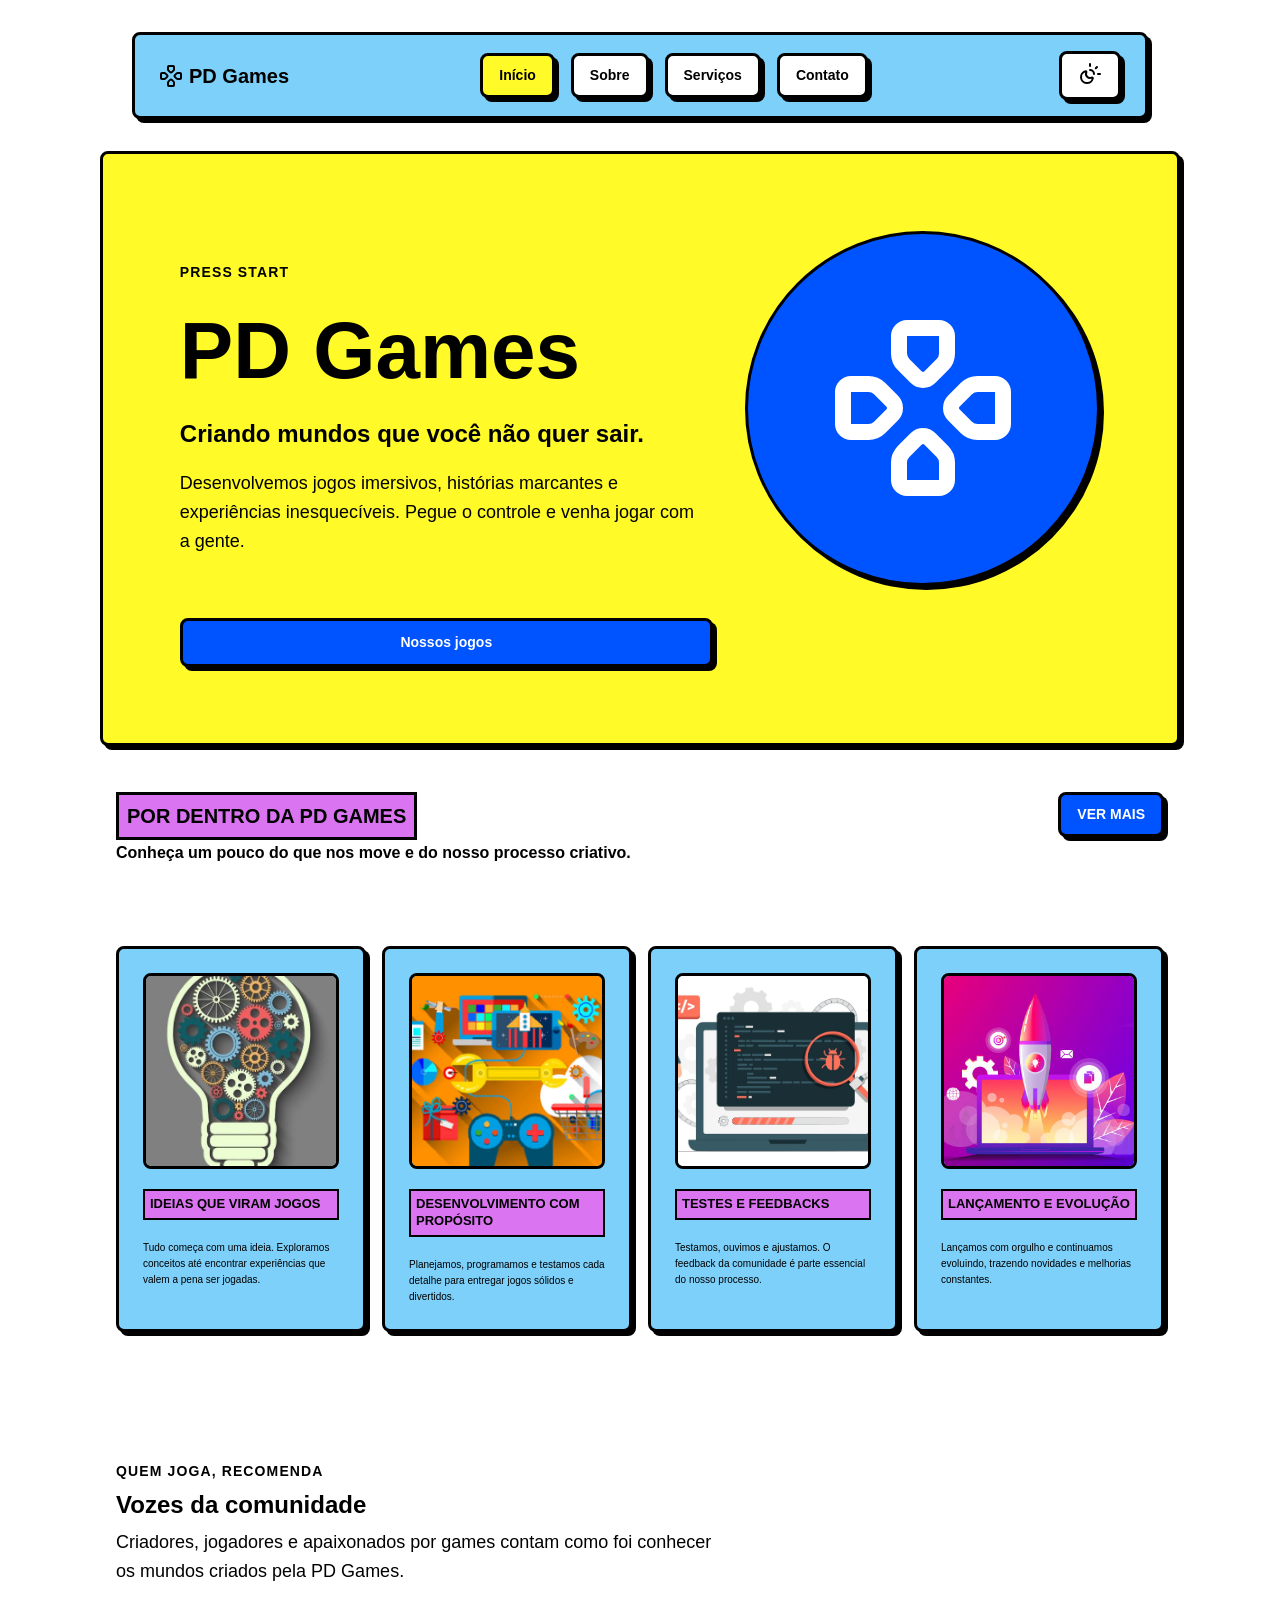
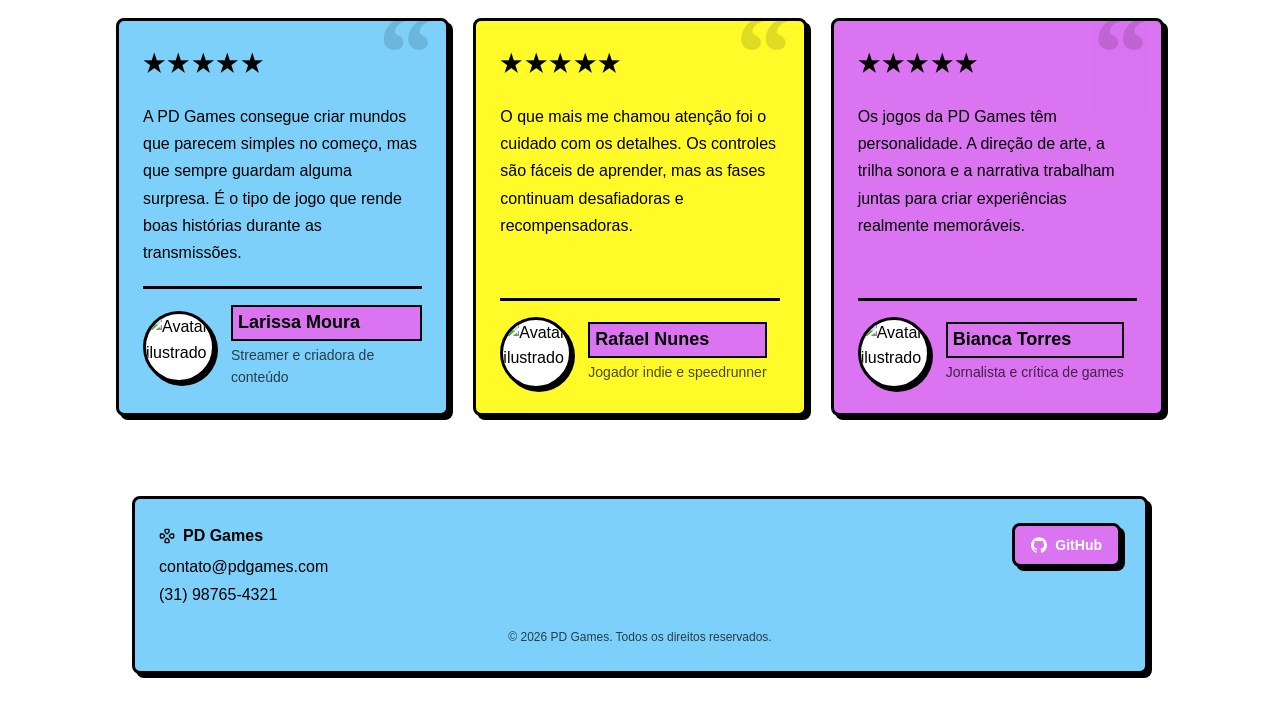
==== commit 4cfa6ce5: "fix: text and image alignment" ====
--- a/index.html
+++ b/index.html
@@ -138,7 +138,7 @@
           <div class="card-title">
             <h3>LANÇAMENTO E EVOLUÇÃO</h3>
           </div>
-          <p>Lançamos com orgulho e continuamos evoluindo, trazendo novidades e melhorias constates.</p>
+          <p>Lançamos com orgulho e continuamos evoluindo, trazendo novidades e melhorias constantes.</p>
         </article>
       </div>
     </section>
--- a/css/style.css
+++ b/css/style.css
@@ -425,20 +425,20 @@
 
 .galeria-cards {
   display: grid;
-  grid-template-columns: repeat(auto-fit, minmax(15em , 2fr));
+  grid-template-columns: repeat(4, minmax(0, 1fr));
   grid-gap: 1em;
 
 }
 
 .galeria-card{
-  width: 225px;
-
+  width: 100%;
 }
 
 .galeria-card figure{
   overflow: hidden;
   border: 3px solid var(--fg);
   border-radius: var(--radius);
+  aspect-ratio: 1 / 1;
 }
 
 .galeria-card img {
